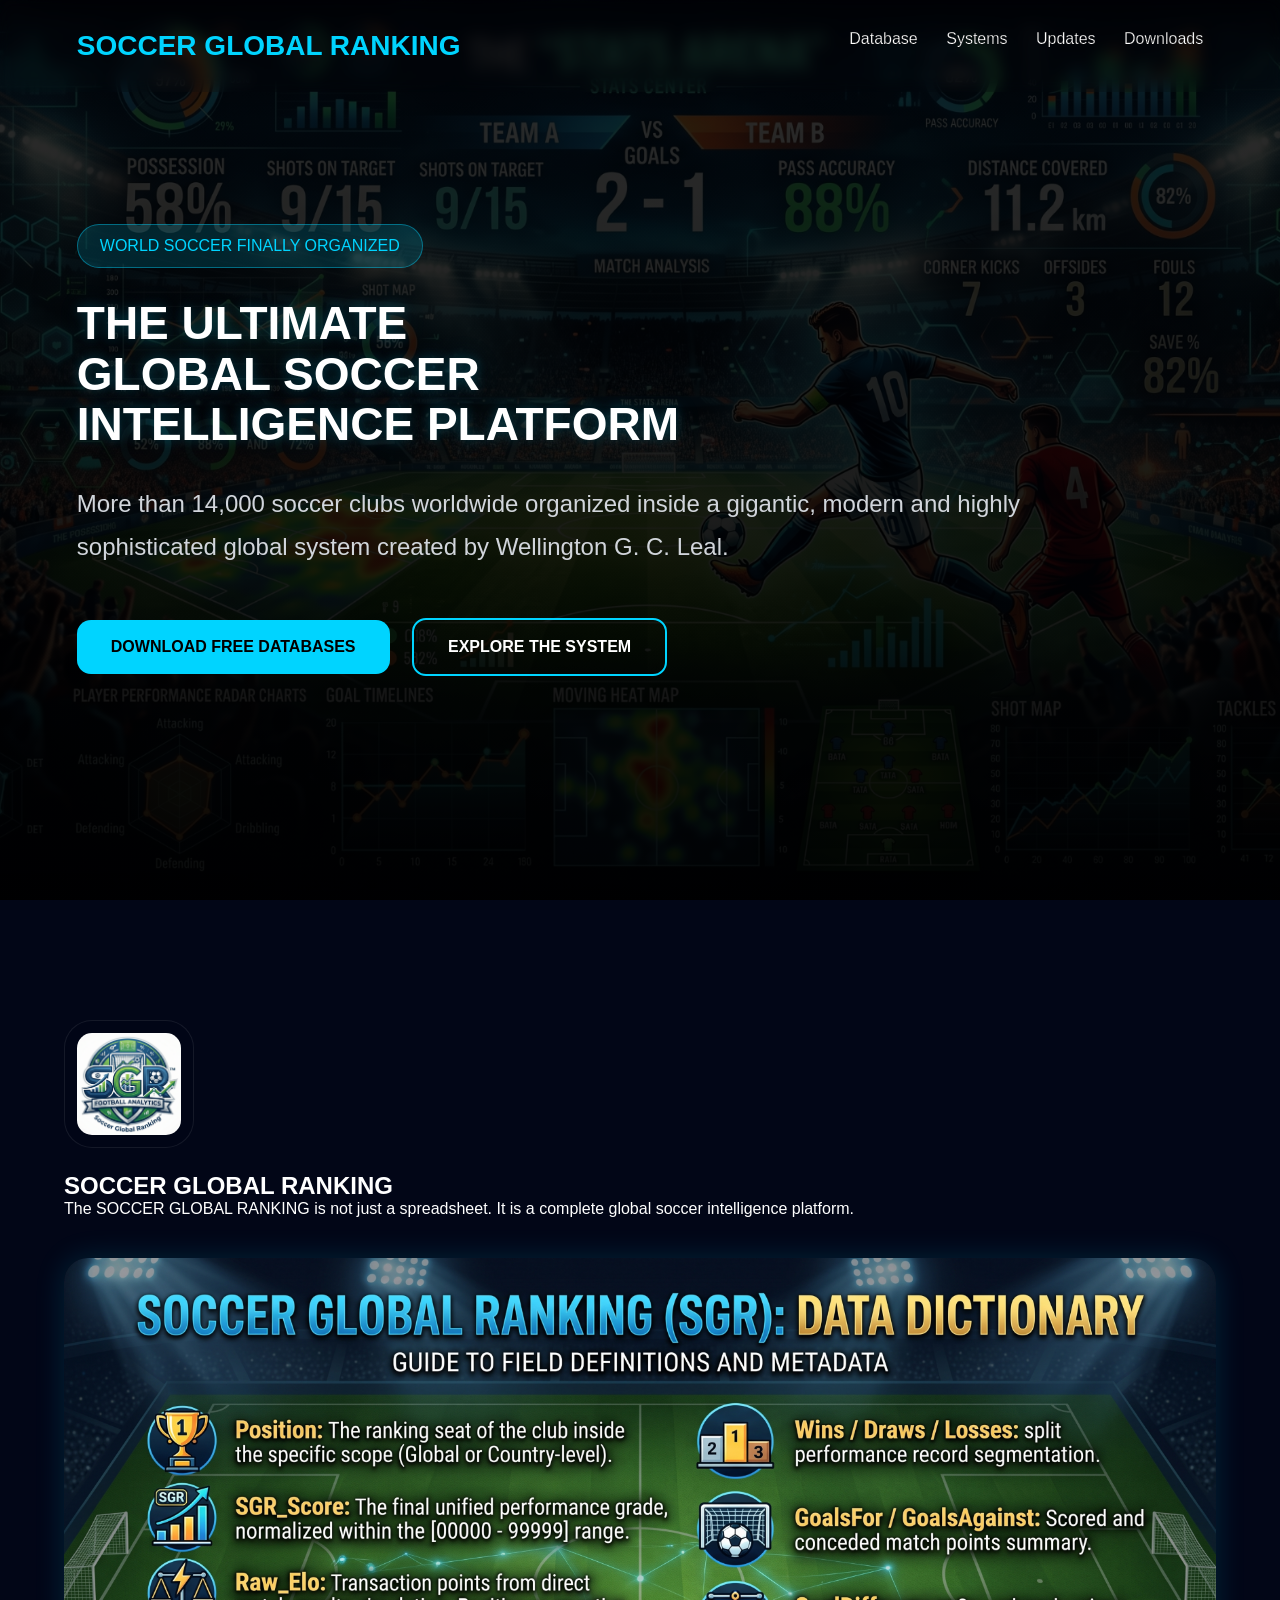
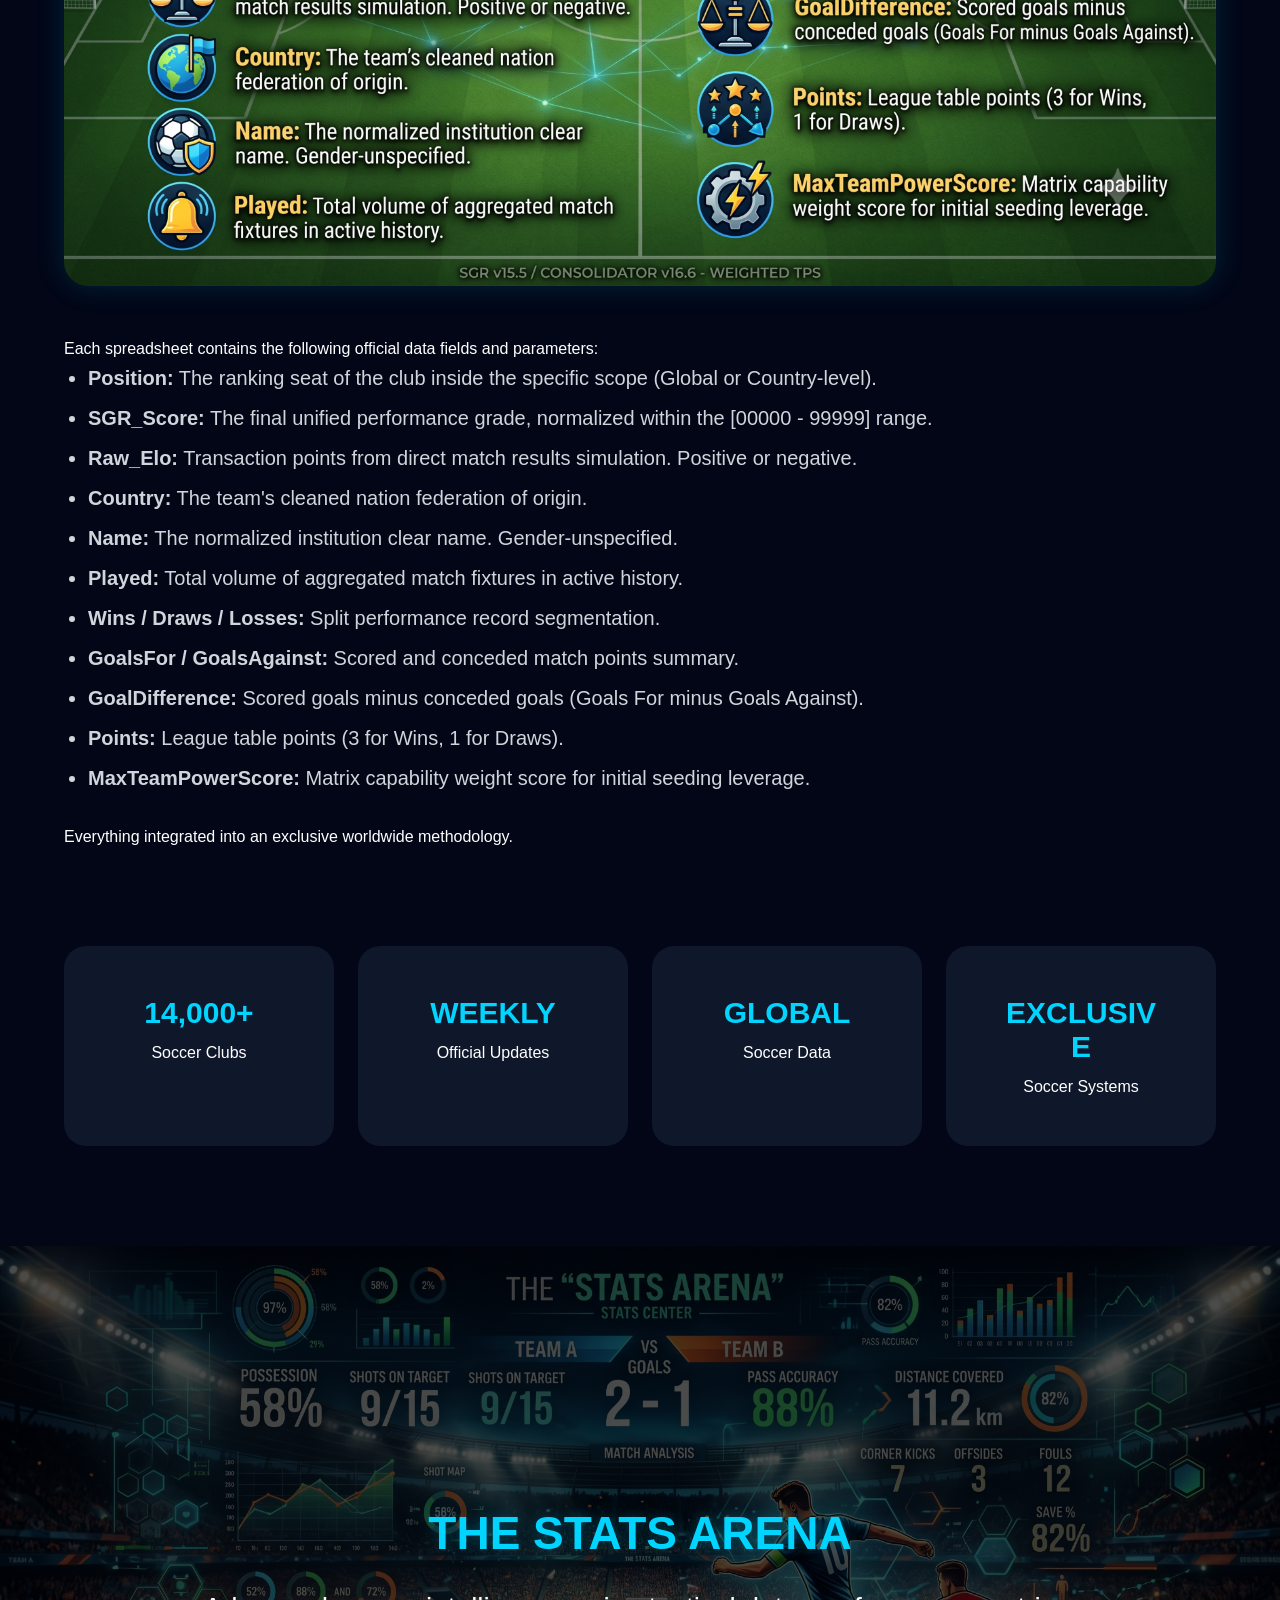
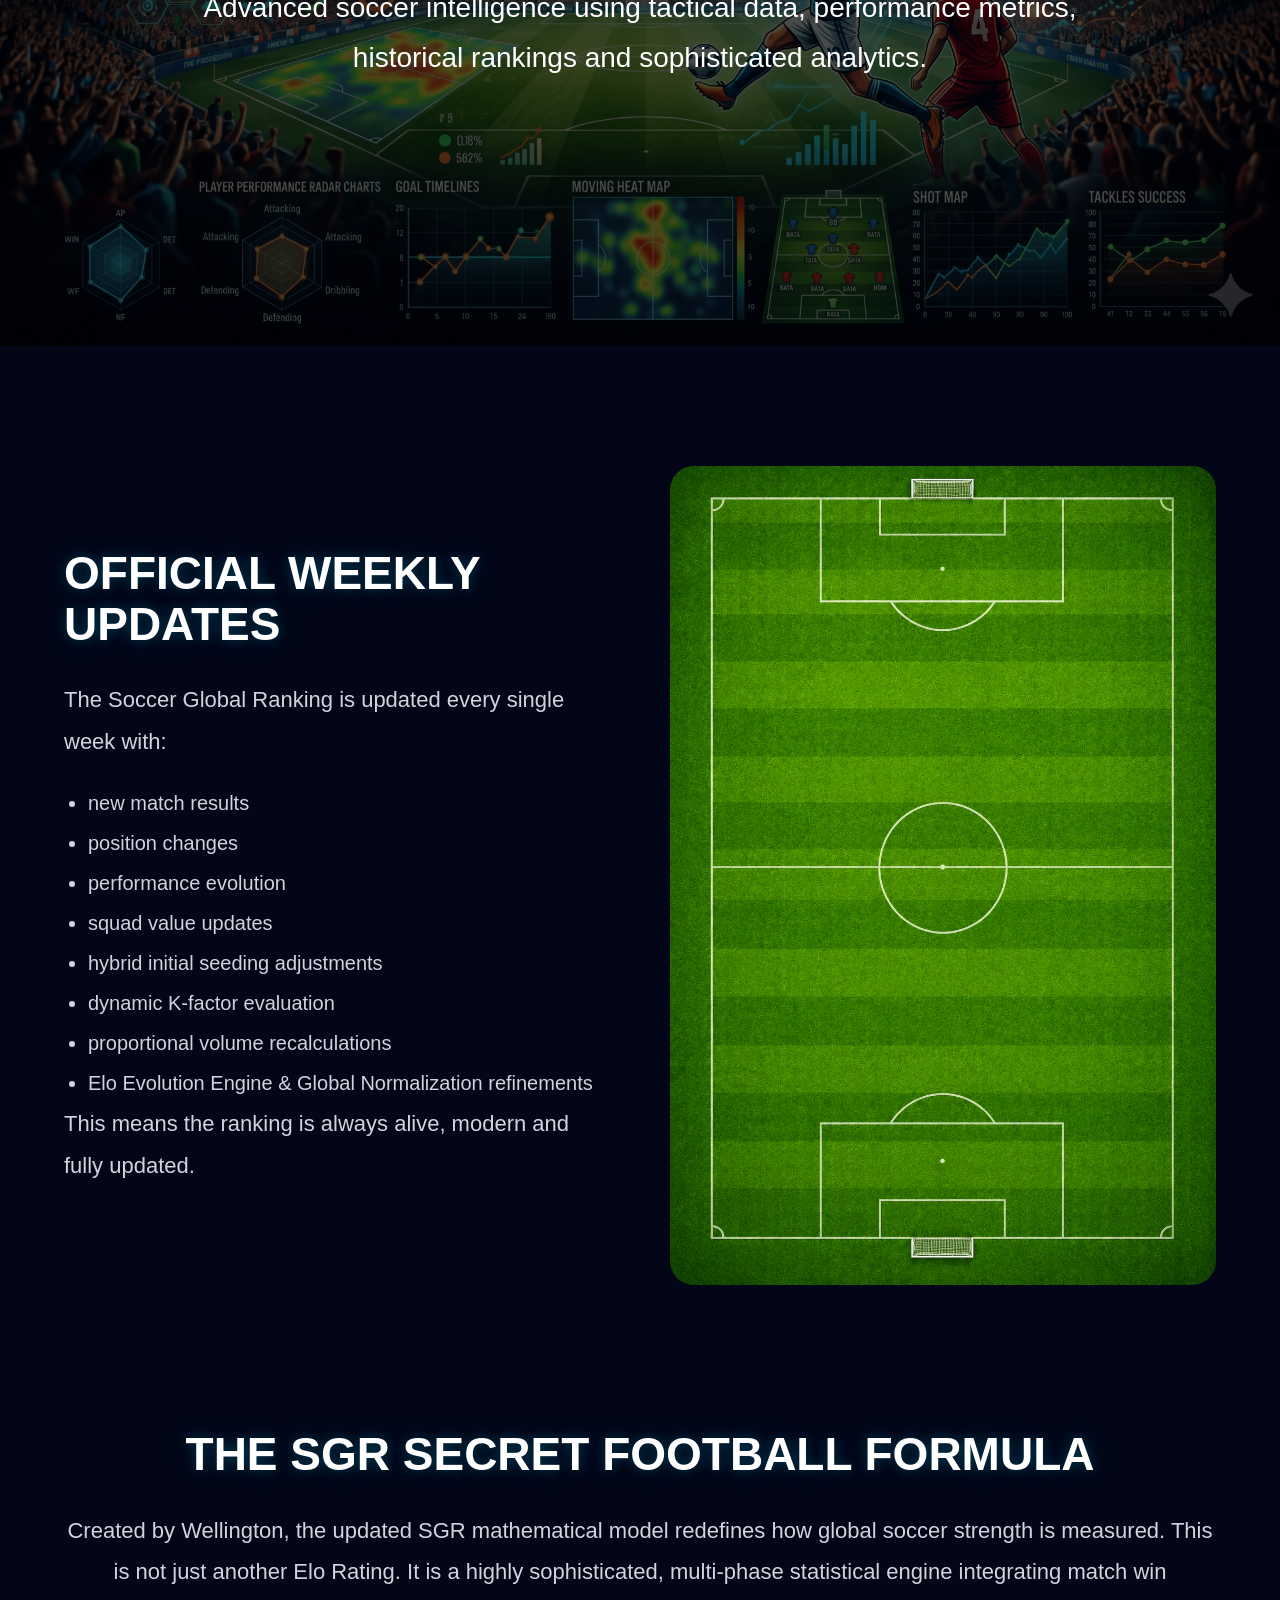
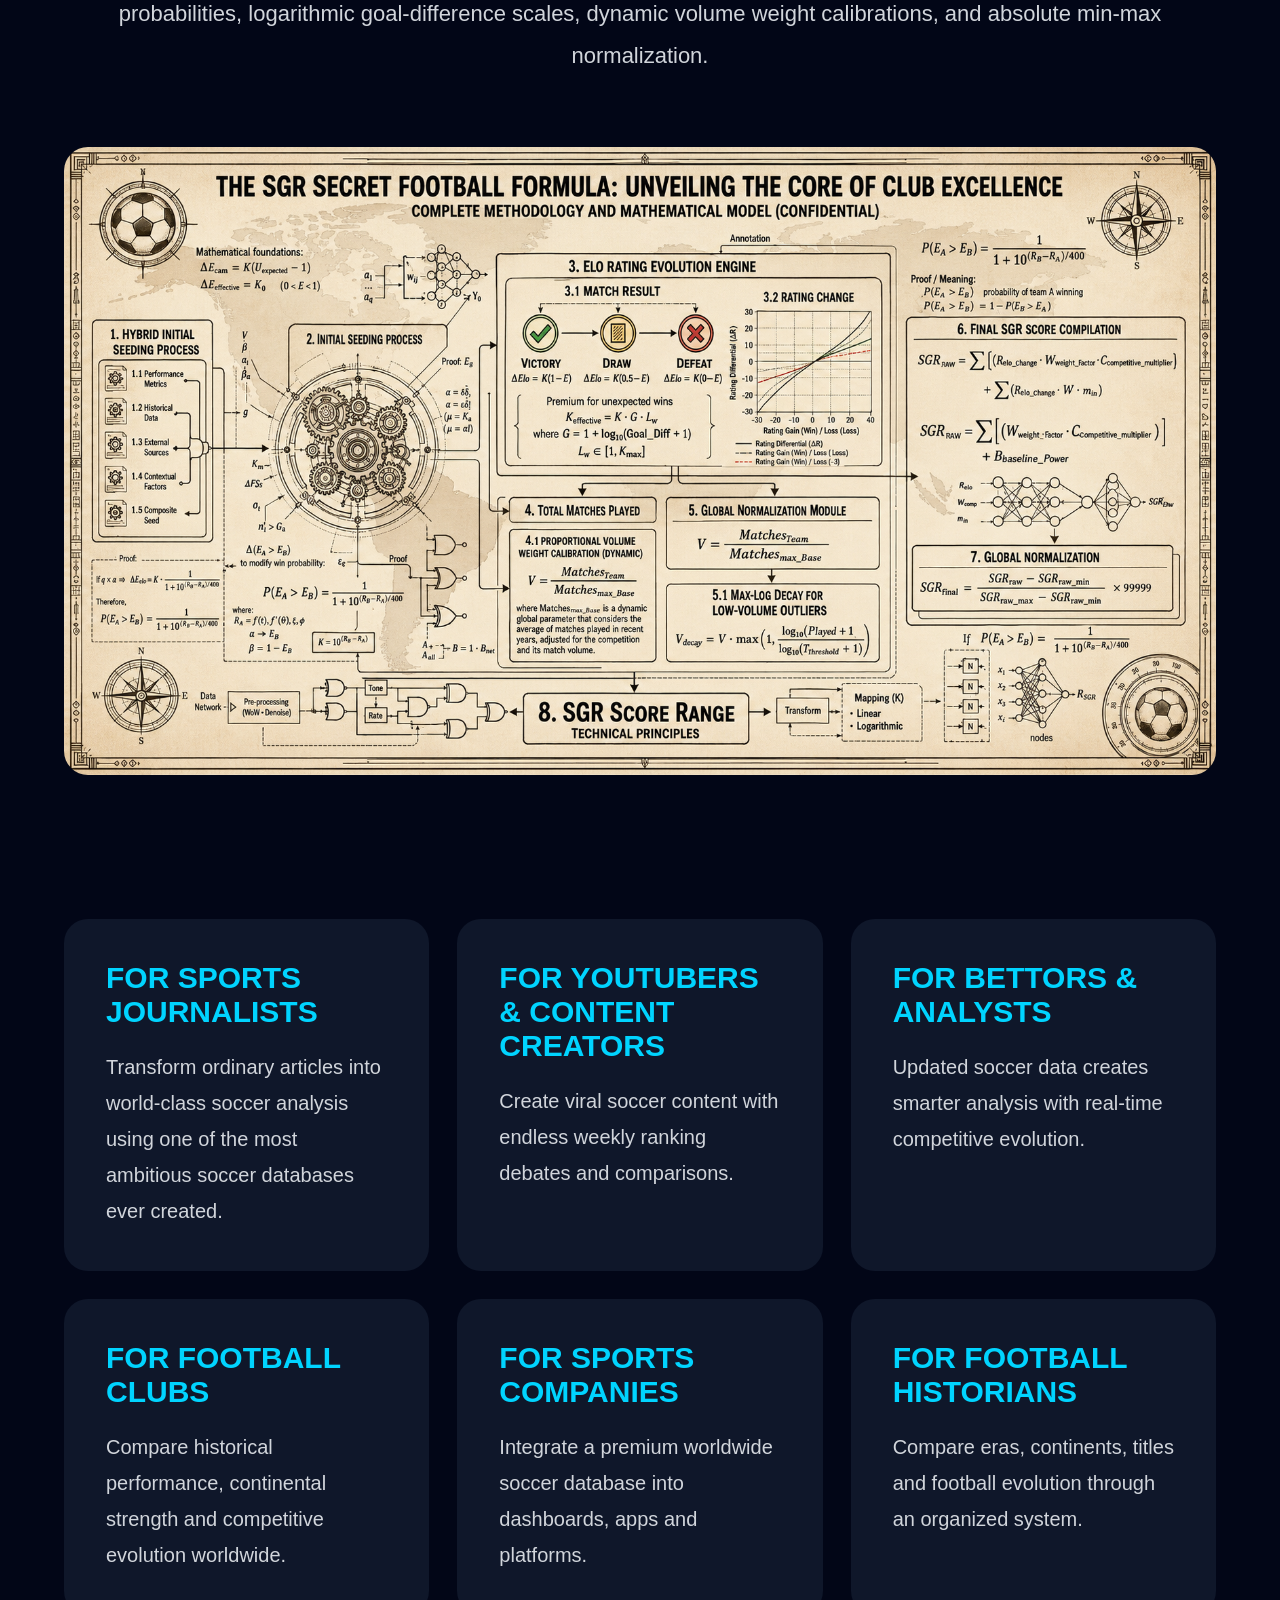
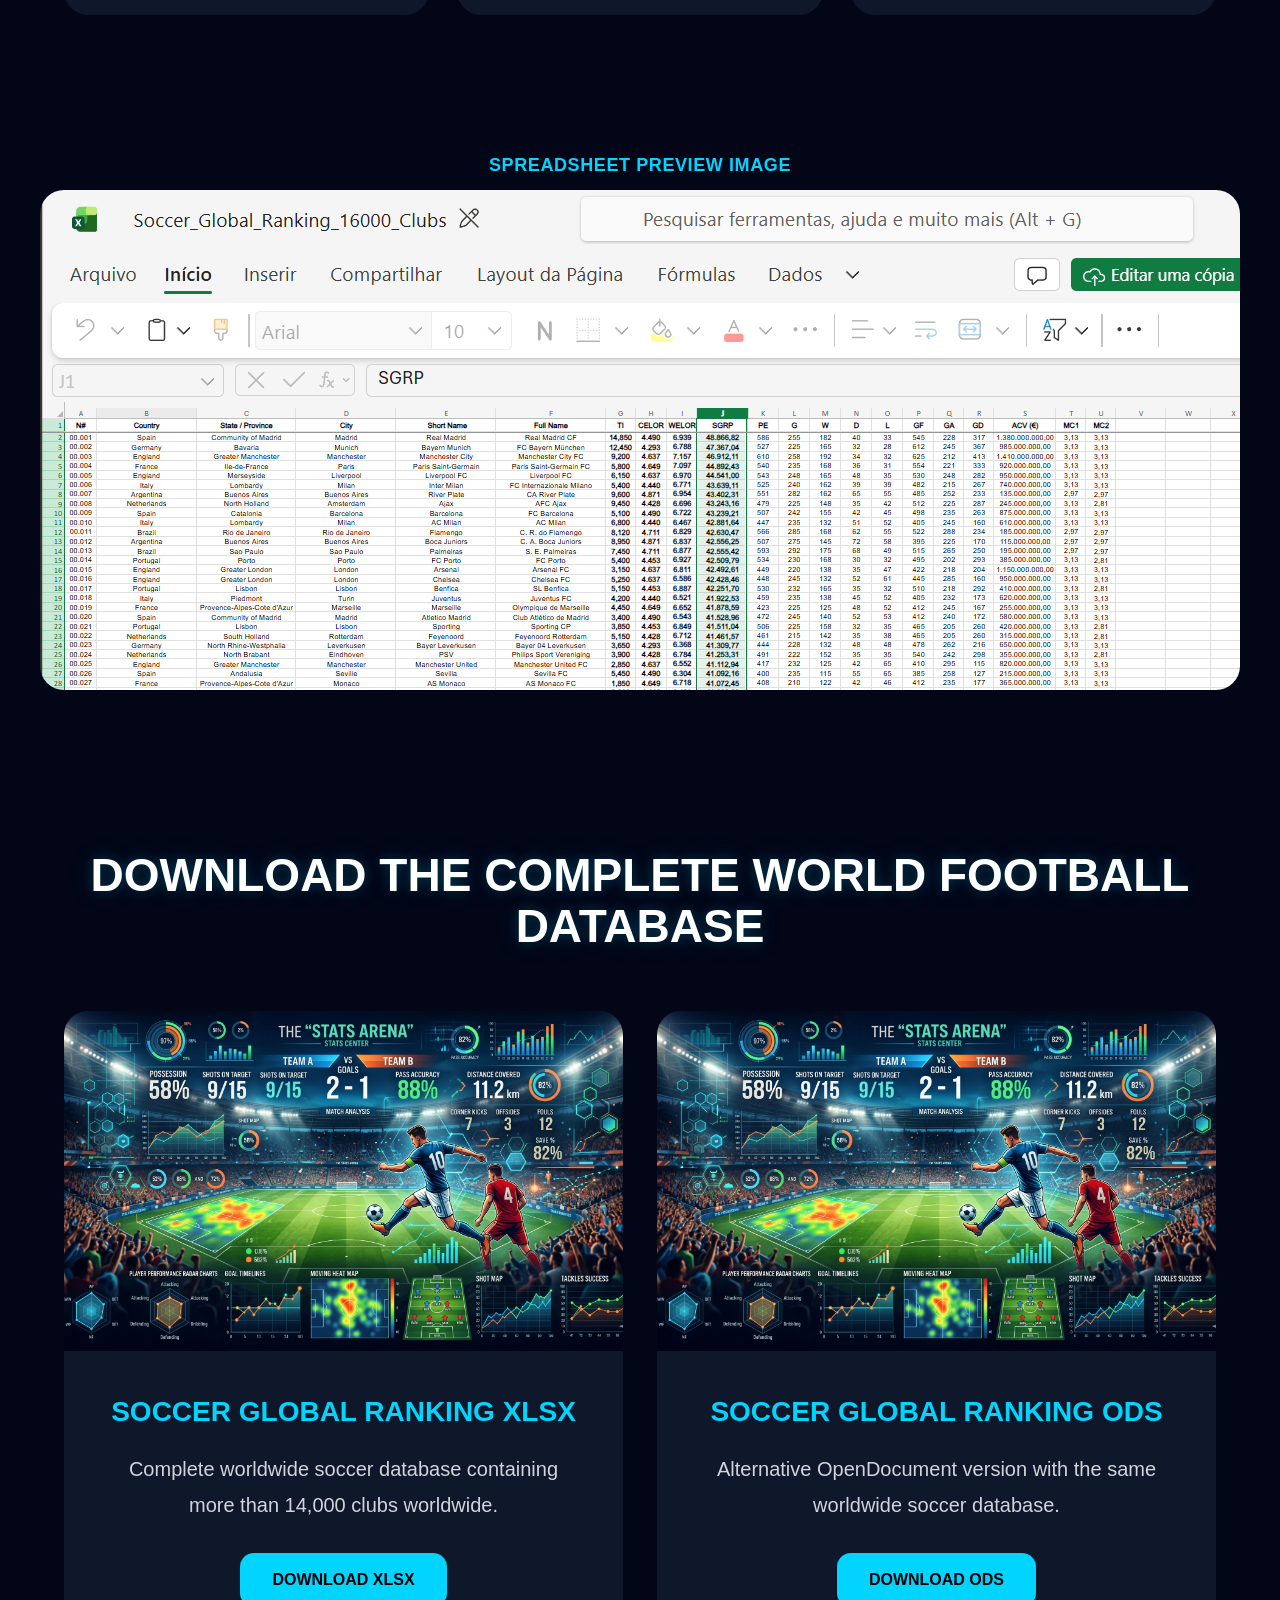
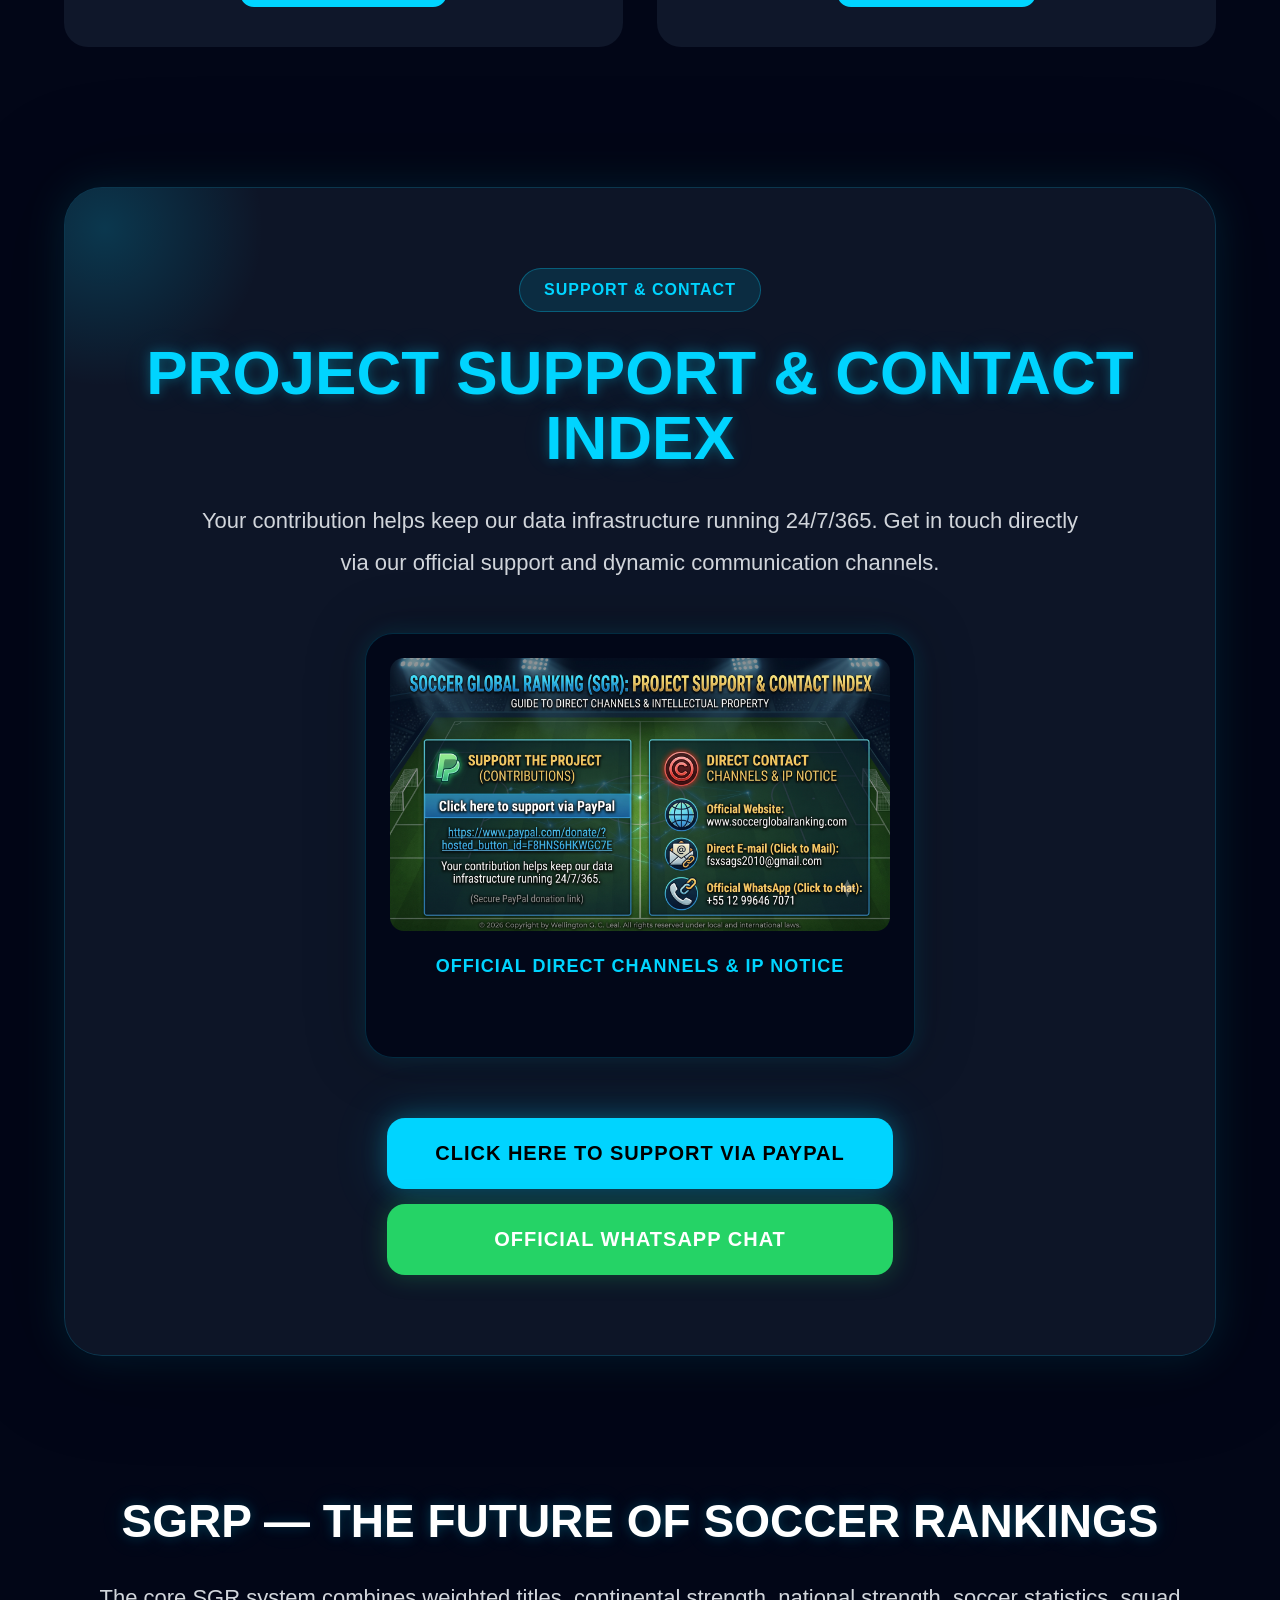
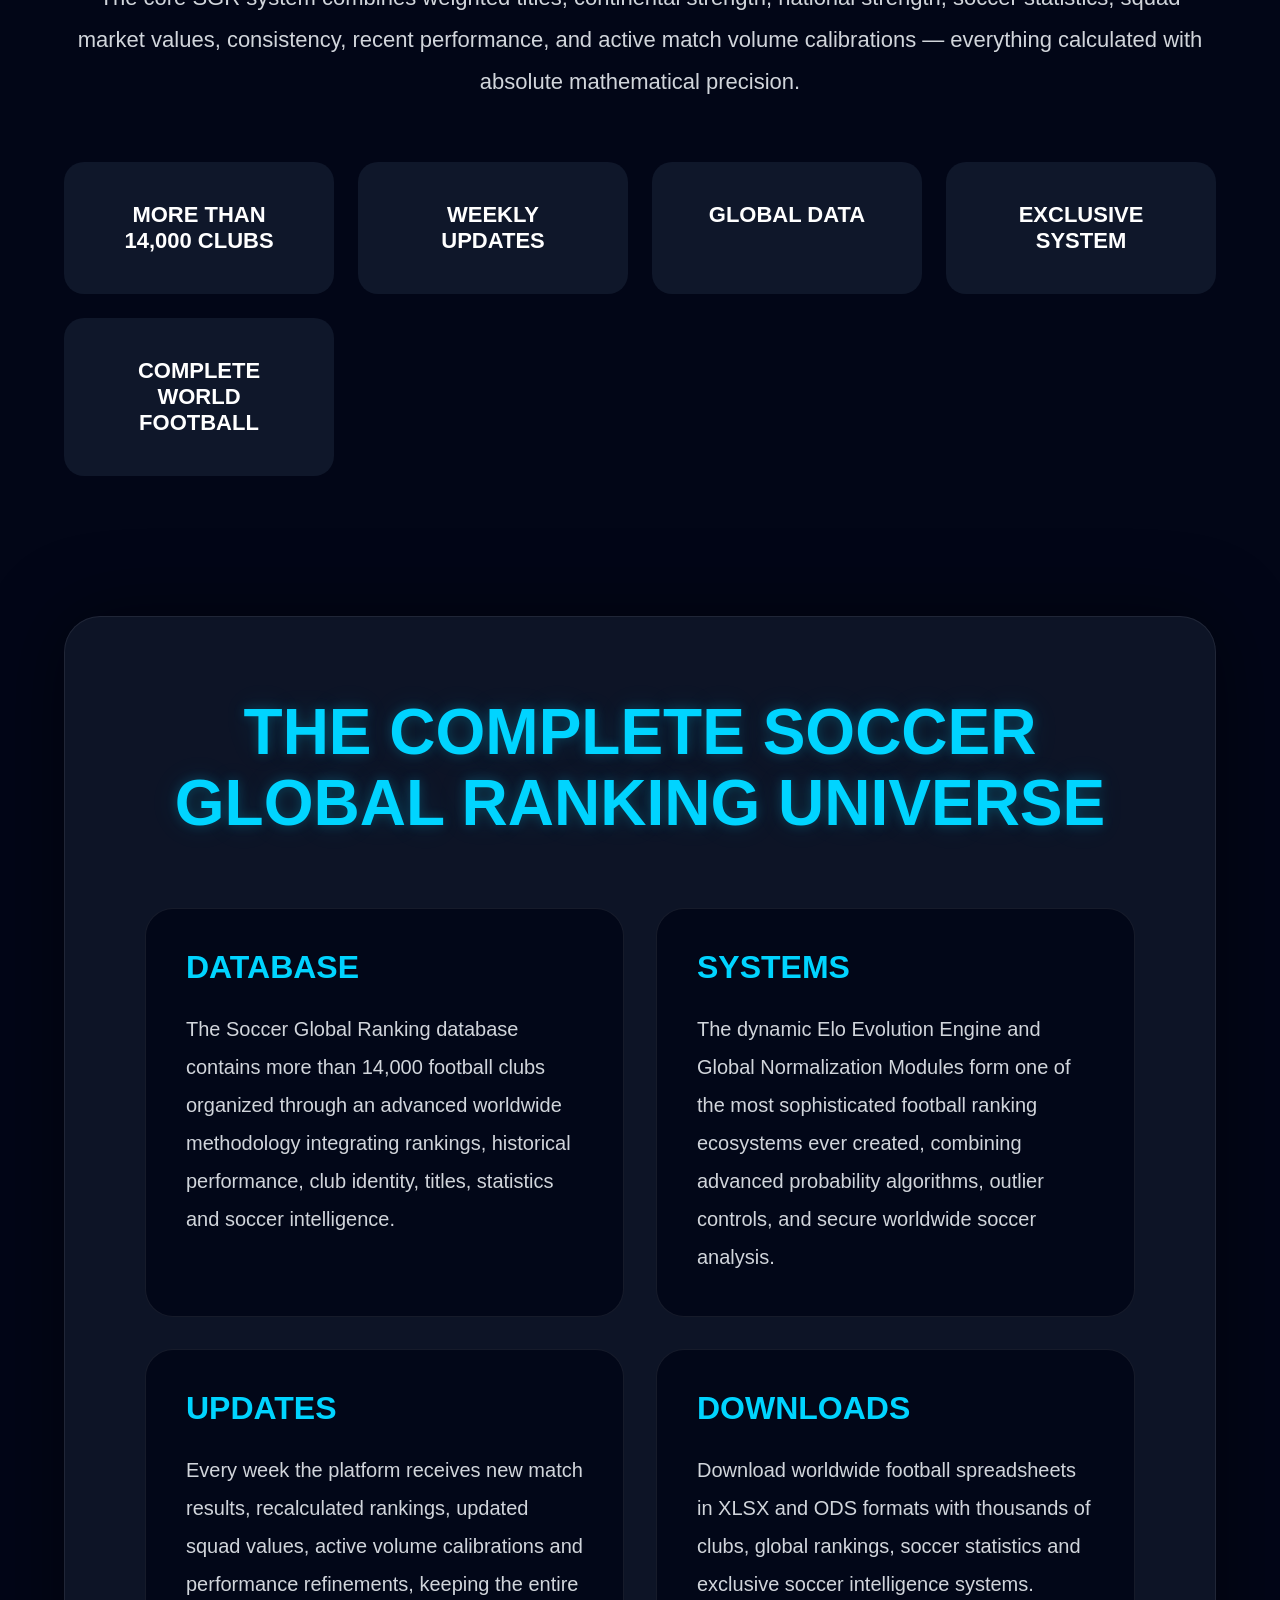
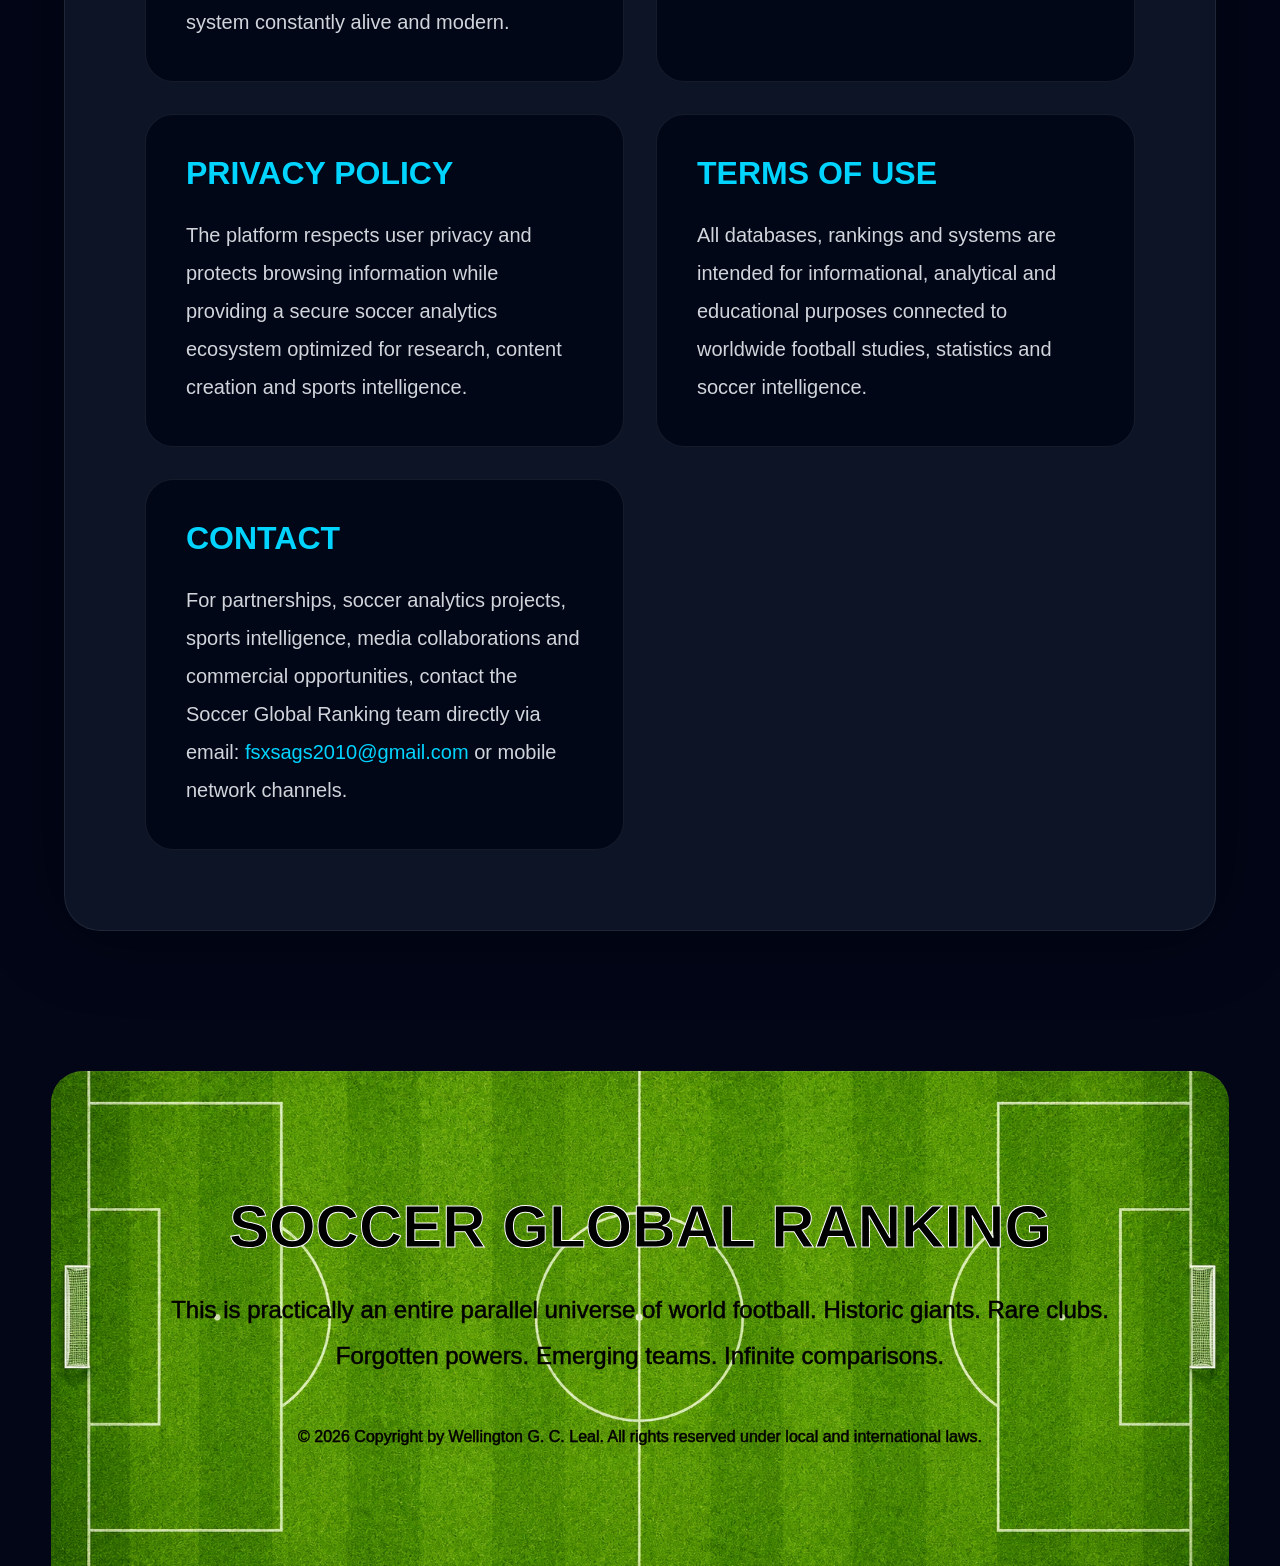
==== index.html @ b09e50ed "Add files via upload" ====
<!DOCTYPE html>
<html lang="en">

<head>

<meta charset="UTF-8">
<meta name="viewport" content="width=device-width, initial-scale=1.0">

<title>Soccer Global Ranking | World Soccer Finally Organized</title>

<meta name="description" content="The ultimate worldwide soccer intelligence platform with more than 14,000 football clubs, unified Global Elo Evolution Engine, advanced normalization algorithms, and comprehensive weekly analytical databases.">

<meta name="keywords" content="soccer rankings, football rankings, SGR Formula, Elo Rating, Elo Evolution Engine, Global Normalization, soccer analytics, soccer database, soccer intelligence, world soccer clubs">

<meta property="og:title" content="Soccer Global Ranking">
<meta property="og:description" content="World Soccer Finally Organized">
<meta property="og:type" content="website">

<meta name="robots" content="index, follow">
<meta name="author" content="Wellington G. C. Leal">

<link rel="stylesheet" href="style.css">

</head>

<body>

<header class="hero">

<div class="overlay"></div>

<nav class="navbar">

<div class="logo">
SOCCER GLOBAL RANKING
</div>

<div class="menu">
<a href="#database">Database</a>
<a href="#systems">Systems</a>
<a href="#updates">Updates</a>
<a href="#downloads">Downloads</a>
</div>

</nav>

<div class="hero-content">

<div class="badge">
WORLD SOCCER FINALLY ORGANIZED
</div>

<h1>
THE ULTIMATE<br>
GLOBAL SOCCER<br>
INTELLIGENCE PLATFORM
</h1>

<p>
More than 14,000 soccer clubs worldwide organized inside a gigantic,
modern and highly sophisticated global system created by Wellington G. C. Leal.
</p>

<div class="hero-buttons">
<a href="#downloads" class="btn-primary">DOWNLOAD FREE DATABASES</a>
<a href="#systems" class="btn-secondary">EXPLORE THE SYSTEM</a>
</div>

</div>

</header>

<!-- SEÇÃO DATABASE CORRIGIDA: FLUXO E IDENTIDADE VISUAL RETOMADOS -->
<section id="database" style="width: 90%; margin: 120px auto 60px auto;">

    <div class="database-description" style="width: 100%; max-width: 1200px; margin: 0 auto;">
        <!-- A logomarca oficial abre a seção no tamanho correto do seu design -->
        <img src="assets/logo.png" alt="Soccer Global Ranking Logo" class="logo-discreto">

        <h2>SOCCER GLOBAL RANKING</h2>

        <p>
            The SOCCER GLOBAL RANKING is not just a spreadsheet.
            It is a complete global soccer intelligence platform.
        </p>

        <!-- A imagem index.png agora aparece grande, centralizada e expandida abaixo da introdução -->
        <div style="width: 100%; margin: 40px 0 50px 0; text-align: center;">
            <img src="assets/index.png" alt="Soccer Global Ranking Data Dictionary Fields and Metadata Grid" style="width: 100%; max-width: 1200px; border-radius: 24px; box-shadow: 0 0 30px rgba(0,212,255,0.15);">
        </div>

        <p>
            Each spreadsheet contains the following official data fields and parameters:
        </p>

        <ul style="margin-bottom: 30px;">
            <li><strong>Position:</strong> The ranking seat of the club inside the specific scope (Global or Country-level).</li>
            <li><strong>SGR_Score:</strong> The final unified performance grade, normalized within the [00000 - 99999] range.</li>
            <li><strong>Raw_Elo:</strong> Transaction points from direct match results simulation. Positive or negative.</li>
            <li><strong>Country:</strong> The team's cleaned nation federation of origin.</li>
            <li><strong>Name:</strong> The normalized institution clear name. Gender-unspecified.</li>
            <li><strong>Played:</strong> Total volume of aggregated match fixtures in active history.</li>
            <li><strong>Wins / Draws / Losses:</strong> Split performance record segmentation.</li>
            <li><strong>GoalsFor / GoalsAgainst:</strong> Scored and conceded match points summary.</li>
            <li><strong>GoalDifference:</strong> Scored goals minus conceded goals (Goals For minus Goals Against).</li>
            <li><strong>Points:</strong> League table points (3 for Wins, 1 for Draws).</li>
            <li><strong>MaxTeamPowerScore:</strong> Matrix capability weight score for initial seeding leverage.</li>
        </ul>

        <p>
            Everything integrated into an exclusive worldwide methodology.
        </p>
    </div>

</section>

<section class="stats">

<div class="card">
<h2>14,000+</h2>
<p>Soccer Clubs</p>
</div>

<div class="card">
<h2>WEEKLY</h2>
<p>Official Updates</p>
</div>

<div class="card">
<h2>GLOBAL</h2>
<p>Soccer Data</p>
</div>

<div class="card">
<h2>EXCLUSIVE</h2>
<p>Soccer Systems</p>
</div>

</section>

<section class="arena">

<div class="arena-overlay"></div>

<div class="arena-content">

<h2>THE STATS ARENA</h2>

<p>
Advanced soccer intelligence using tactical data,
performance metrics, historical rankings and sophisticated analytics.
</p>

</div>

</section>

<section class="content-section" id="updates">

<div class="text-block">

<h2>OFFICIAL WEEKLY UPDATES</h2>

<p>
The Soccer Global Ranking is updated every single week with:
</p>

<ul>
<li>new match results</li>
<li>position changes</li>
<li>performance evolution</li>
<li>squad value updates</li>
<li>hybrid initial seeding adjustments</li>
<li>dynamic K-factor evaluation</li>
<li>proportional volume recalculations</li>
<li>Elo Evolution Engine &amp; Global Normalization refinements</li>
</ul>

<p>
This means the ranking is always alive, modern and fully updated.
</p>

</div>

<div class="image-block">
<img src="assets/field_ns.png" alt="Tactical Field Intelligence Mapping">
</div>

</section>

<section class="systems" id="systems">

<h2>THE SGR SECRET FOOTBALL FORMULA</h2>

<p class="systems-text">
Created by Wellington, the updated SGR mathematical model redefines how global soccer strength is measured. 
This is not just another Elo Rating. It is a highly sophisticated, multi-phase statistical engine integrating match win probabilities, 
logarithmic goal-difference scales, dynamic volume weight calibrations, and absolute min-max normalization.
</p>

<img src="assets/formula.png" class="formula-image" alt="The SGR Secret Football Formula Mathematical Board">

</section>

<section class="content-grid">

<div class="grid-card">
<h3>FOR SPORTS JOURNALISTS</h3>
<p>
Transform ordinary articles into world-class soccer analysis using one of the most ambitious soccer databases ever created.
</p>
</div>

<div class="grid-card">
<h3>FOR YOUTUBERS & CONTENT CREATORS</h3>
<p>
Create viral soccer content with endless weekly ranking debates and comparisons.
</p>
</div>

<div class="grid-card">
<h3>FOR BETTORS & ANALYSTS</h3>
<p>
Updated soccer data creates smarter analysis with real-time competitive evolution.
</p>
</div>

<div class="grid-card">
<h3>FOR FOOTBALL CLUBS</h3>
<p>
Compare historical performance, continental strength and competitive evolution worldwide.
</p>
</div>

<div class="grid-card">
<h3>FOR SPORTS COMPANIES</h3>
<p>
Integrate a premium worldwide soccer database into dashboards, apps and platforms.
</p>
</div>

<div class="grid-card">
<h3>FOR FOOTBALL HISTORIANS</h3>
<p>
Compare eras, continents, titles and football evolution through an organized system.
</p>
</div>

</section>

<section class="excel-preview-section fade-in">
  <h3 class="excel-title">SPREADSHEET PREVIEW IMAGE</h3>

  <figure class="excel-preview-container">
    <img src="assets/excel.png"
         alt="Soccer Global Ranking Spreadsheet Preview"
         class="excel-preview-image"
         loading="lazy">
  </figure>

</section>

<section class="downloads" id="downloads">

<h2>DOWNLOAD THE COMPLETE WORLD FOOTBALL DATABASE</h2>

<div class="download-grid">

<div class="download-card">

<img src="assets/stats_arena.png" alt="SGR XLSX Reference Dashboard">

<div class="download-content">

<h3>SOCCER GLOBAL RANKING XLSX</h3>

<p>
Complete worldwide soccer database containing more than 14,000 clubs worldwide.
</p>

<a href="downloads/Soccer_Global_Ranking_14000_Clubs.xlsx" class="download-btn">
DOWNLOAD XLSX
</a>

</div>

</div>

<div class="download-card">

<img src="assets/stats_arena.png" alt="SGR ODS Reference Dashboard">

<div class="download-content">

<h3>SOCCER GLOBAL RANKING ODS</h3>

<p>
Alternative OpenDocument version with the same worldwide soccer database.
</p>

<a href="downloads/Soccer_Global_Ranking_14000_Clubs.ods" class="download-btn">
DOWNLOAD ODS
</a>

</div>

</div>

</div>

</section>


<section class="support-section">

<div class="support-box">

<div class="support-badge">
SUPPORT &amp; CONTACT
</div>

<h2>PROJECT SUPPORT &amp; CONTACT INDEX</h2>

<p>
Your contribution helps keep our data infrastructure running 24/7/365. 
Get in touch directly via our official support and dynamic communication channels.
</p>

<div class="donation-area">

<div class="qr-box" style="max-width: 550px; width: 100%;">
<img src="assets/support.png" alt="Soccer Global Ranking Project Support and Contact Index Dashboard" style="width: 100%; height: auto; background: none; padding: 0; border-radius: 14px;">
<p style="margin-top: 14px;">OFFICIAL DIRECT CHANNELS &amp; IP NOTICE</p>
</div>

<div class="donation-buttons" style="gap: 15px;">

<a href="https://www.paypal.com/donate/?hosted_button_id=F8HNS6HKWGC7E"
target="_blank"
class="donate-btn" style="width: 100%; text-align: center;">
CLICK HERE TO SUPPORT VIA PAYPAL
</a>

<a href="https://wa.me/5512996467071"
target="_blank"
class="donate-btn" style="width: 100%; text-align: center; background: #25D366; color: white; box-shadow: 0 0 25px rgba(37,211,102,0.28);">
OFFICIAL WHATSAPP CHAT
</a>

</div>

</div>

</div>

</section>

<section class="future">

<h2>SGRP — THE FUTURE OF SOCCER RANKINGS</h2>

<p>
The core SGR system combines weighted titles, continental strength, national strength,
soccer statistics, squad market values, consistency, recent performance,
and active match volume calibrations — everything calculated with absolute mathematical precision.
</p>

<div class="future-grid">

<div>MORE THAN 14,000 CLUBS</div>
<div>WEEKLY UPDATES</div>
<div>GLOBAL DATA</div>
<div>EXCLUSIVE SYSTEM</div>
<div>COMPLETE WORLD FOOTBALL</div>

</div>

</section>


<section class="info-universe">

<h2>THE COMPLETE SOCCER GLOBAL RANKING UNIVERSE</h2>

<div class="info-grid">

<div class="info-box">
<h3>DATABASE</h3>
<p>
The Soccer Global Ranking database contains more than 14,000 football clubs organized through an advanced worldwide methodology integrating rankings, historical performance, club identity, titles, statistics and soccer intelligence.
</p>
</div>

<div class="info-box">
<h3>SYSTEMS</h3>
<p>
The dynamic Elo Evolution Engine and Global Normalization Modules form one of the most sophisticated football ranking ecosystems ever created, combining advanced probability algorithms, outlier controls, and secure worldwide soccer analysis.
</p>
</div>

<div class="info-box">
<h3>UPDATES</h3>
<p>
Every week the platform receives new match results, recalculated rankings, updated squad values, active volume calibrations and performance refinements, keeping the entire system constantly alive and modern.
</p>
</div>

<div class="info-box">
<h3>DOWNLOADS</h3>
<p>
Download worldwide football spreadsheets in XLSX and ODS formats with thousands of clubs, global rankings, soccer statistics and exclusive soccer intelligence systems.
</p>
</div>

<div class="info-box">
<h3>PRIVACY POLICY</h3>
<p>
The platform respects user privacy and protects browsing information while providing a secure soccer analytics ecosystem optimized for research, content creation and sports intelligence.
</p>
</div>

<div class="info-box">
<h3>TERMS OF USE</h3>
<p>
All databases, rankings and systems are intended for informational, analytical and educational purposes connected to worldwide football studies, statistics and soccer intelligence.
</p>
</div>

<div class="info-box">
<h3>CONTACT</h3>
<p>
For partnerships, soccer analytics projects, sports intelligence, media collaborations and commercial opportunities, contact the Soccer Global Ranking team directly via email: <a href="mailto:fsxsags2010@gmail.com" style="color: #00d4ff; text-decoration: none;">fsxsags2010@gmail.com</a> or mobile network channels.
</p>
</div>

</div>

</section>

<footer>

<h3>SOCCER GLOBAL RANKING</h3>

<p>
This is practically an entire parallel universe of world football.
Historic giants. Rare clubs. Forgotten powers. Emerging teams. Infinite comparisons.
</p>

<div class="copyright">
© 2026 Copyright by Wellington G. C. Leal. All rights reserved under local and international laws.
</div>

</footer>

</body>
</html>
---- style.css ----
*{
margin:0;
padding:0;
box-sizing:border-box;
}

body{
font-family:Arial, Helvetica, sans-serif;
background:#020617 url('assets/grass.png') center/cover fixed;
color:white;
overflow-x:hidden;
}

.hero{
min-height:100vh;
background:url('assets/stats_arena.png') center/cover no-repeat;
position:relative;
display:flex;
align-items:center;
}

.overlay{
position:absolute;
inset:0;
background:linear-gradient(rgba(0,0,0,0.82), rgba(0,0,0,0.94));
}

.navbar{
position:absolute;
top:0;
width:100%;
display:flex;
justify-content:space-between;
padding:30px 6%;
z-index:2;
backdrop-filter:blur(8px);
}

.logo{
font-size:28px;
font-weight:900;
color:#00d4ff;
}

.menu a{
margin-left:24px;
color:white;
text-decoration:none;
-webkit-text-stroke: 0.25px black;
}

.hero-content{
position:relative;
z-index:2;
padding:160px 6%;
max-width:1100px;
}

.badge{
display:inline-block;
padding:12px 22px;
border-radius:50px;
background:rgba(0,212,255,0.15);
border:1px solid rgba(0,212,255,0.4);
color:#00d4ff;
margin-bottom:30px;
}

.hero h1{
font-size:46px;
line-height:0.95;
margin-bottom:32px;
}

.hero p{
font-size:24px;
line-height:1.8;
color:#d1d5db;
}

.hero-buttons{
margin-top:50px;
}

.btn-primary,
.btn-secondary{
display:inline-block;
padding:18px 34px;
border-radius:14px;
font-weight:bold;
text-decoration:none;
margin-right:18px;
}

.btn-primary{
background:#00d4ff;
color:black;
}

.btn-secondary{
border:2px solid #00d4ff;
color:white;
}

.intro,
.content-section{
width:90%;
margin:120px auto;
display:grid;
grid-template-columns:1fr 1fr;
gap:60px;
align-items:center;
}

.intro img,
.content-section img{
width:100%;
border-radius:24px;
}

.intro h2,
.content-section h2,
.systems h2,
.downloads h2,
.future h2{
font-size:46px;
margin-bottom:30px;
}

.intro p,
.content-section p,
.systems-text,
.future p{
font-size:22px;
line-height:1.9;
color:#d1d5db;
margin-bottom:20px;
}

/* ===== LOGO DISCRETO COM EFEITOS DA INFO-BOX ===== */
.logo-discreto {
  width: 130px; 
  height: auto;
  display: block;
  margin-bottom: 24px;
  border-radius: 28px;
  background: rgba(2,6,23,0.88);
  border: 1px solid rgba(255,255,255,0.08);
  padding: 12px;
  animation: cyanPulse 6s infinite ease-in-out;
  transition: 0.35s ease;
}

.logo-discreto:hover {
  transform: translateY(-8px) scale(1.02);
  box-shadow:
    0 0 20px rgba(0,212,255,0.18),
    0 0 40px rgba(0,212,255,0.14),
    0 0 80px rgba(0,212,255,0.10);
  border: 1px solid rgba(0,212,255,0.35);
  background: rgba(15,23,42,0.96);
}

ul{
padding-left:24px;
line-height:2;
color:#d1d5db;
font-size:20px;
}

.stats{
width:90%;
margin:100px auto;
display:grid;
grid-template-columns:repeat(auto-fit,minmax(240px,1fr));
gap:24px;
}

.card{
background:#0f172a;
padding:50px;
border-radius:22px;
text-align:center;
}

.card h2{
font-size:30px;
color:#00d4ff;
margin-bottom:14px;
}

.arena{
position:relative;
min-height:700px;
background:url('assets/stats_arena.png') center/cover no-repeat;
display:flex;
justify-content:center;
align-items:center;
text-align:center;
}

.arena-overlay{
position:absolute;
inset:0;
background:rgba(0,0,0,0.7);
}

.arena-content{
position:relative;
z-index:2;
max-width:1000px;
padding:40px;
}

.arena h2{
font-size:46px;
margin-bottom:24px;
color:#00d4ff;
}

.arena p{
font-size:28px;
line-height:1.8;
}

.systems{
width:90%;
margin:140px auto;
text-align:center;
}

.formula-image{
width:100%;
border-radius:24px;
margin-top:50px;
}

.content-grid{
width:90%;
margin:120px auto;
display:grid;
grid-template-columns:repeat(auto-fit,minmax(320px,1fr));
gap:28px;
}

.grid-card{
background:#0f172a;
padding:42px;
border-radius:24px;
}

.grid-card h3{
font-size:30px;
margin-bottom:20px;
color:#00d4ff;
}

.grid-card p{
font-size:20px;
line-height:1.8;
color:#d1d5db;
}

.downloads{
width:90%;
margin:140px auto;
text-align:center;
}

.download-grid{
display:grid;
grid-template-columns:repeat(auto-fit,minmax(360px,1fr));
gap:34px;
margin-top:60px;
}

.download-card{
background:#0f172a;
border-radius:24px;
overflow:hidden;
}

.download-card img{
width:100%;
height:340px;
object-fit:cover;
}

.download-content{
padding:40px;
}

.download-content h3{
font-size:28px;
margin-bottom:22px;
color:#00d4ff;
}

.download-content p{
font-size:20px;
line-height:1.8;
color:#d1d5db;
}

.download-btn{
display:inline-block;
margin-top:30px;
padding:18px 32px;
background:#00d4ff;
color:black;
text-decoration:none;
border-radius:14px;
font-weight:bold;
}

.future{
width:90%;
margin:140px auto;
text-align:center;
}

.future-grid{
display:grid;
grid-template-columns:repeat(auto-fit,minmax(240px,1fr));
gap:24px;
margin-top:60px;
}

.future-grid div{
background:#0f172a;
padding:40px;
border-radius:20px;
font-weight:bold;
font-size:22px;
}

footer{
margin-top:120px;
padding:120px 20px;
background:url('assets/field_ew.png') center/cover no-repeat;
text-align:center;
}

footer h3{
font-size:60px;
margin-bottom:26px;
color:black;
-webkit-text-stroke: 1px white;
}

footer p{
font-size:24px;
max-width:1000px;
margin:auto;
line-height:1.9;
margin-bottom:40px;
color:black;
-webkit-text-stroke: 0.5px black;
}

.footer-links a{
margin:0 16px;
text-decoration:none;
color:black;
-webkit-text-stroke: 0.5px black;
}

.copyright{
margin-top:50px;
color:black;
-webkit-text-stroke: 0.5px black;
}

@media(max-width:900px){

.hero h1{
font-size:54px;
}

.hero p{
font-size:20px;
}

.intro,
.content-section{
grid-template-columns:1fr;
}

.intro h2,
.content-section h2,
.systems h2,
.downloads h2,
.future h2{
font-size:42px;
}

.menu{
display:none;
}

}

#database,
#systems,
#updates,
#downloads{
scroll-margin-top:120px;
}

.card,
.grid-card,
.download-card,
.future-grid div{
overflow:hidden;
word-wrap:break-word;
}

.hero h1,
.intro h2,
.content-section h2,
.systems h2,
.downloads h2,
.future h2,
.arena h2{
max-width:100%;
line-height:1.1;
}

.download-content h3{
line-height:1.2;
}

@media(max-width:900px){

.hero h1{
font-size:46px !important;
}

.arena h2,
.intro h2,
.content-section h2,
.systems h2,
.downloads h2,
.future h2{
font-size:34px !important;
}

}

html{
scroll-behavior:smooth;
}

.info-universe{
width:90%;
margin:140px auto;
background:rgba(15,23,42,0.88);
backdrop-filter:blur(10px);
border:1px solid rgba(255,255,255,0.08);
border-radius:36px;
padding:80px;
box-shadow:0 0 80px rgba(0,0,0,0.45);
}

.info-universe h2{
font-size:64px;
text-align:center;
margin-bottom:70px;
color:#00d4ff;
line-height:1.1;
}

.info-grid{
display:grid;
grid-template-columns:repeat(auto-fit,minmax(320px,1fr));
gap:32px;
}

.info-box{
background:rgba(2,6,23,0.88);
border:1px solid rgba(255,255,255,0.08);
border-radius:28px;
padding:40px;
transition:0.3s;
}

.info-box:hover{
transform:translateY(-8px);
box-shadow:0 0 40px rgba(0,212,255,0.12);
}

.info-box h3{
font-size:32px;
margin-bottom:24px;
color:#00d4ff;
}

.info-box p{
font-size:20px;
line-height:1.9;
color:#d1d5db;
}

footer{
background:rgba(0,0,0,0.72);
backdrop-filter:blur(8px);
border-top:1px solid rgba(255,255,255,0.08);
background:url('assets/field_ew.png') center/cover no-repeat;
border-radius:32px 32px 0 0;
width:92%;
margin:80px auto 0;
}

@media(max-width:900px){

.info-universe{
padding:40px 26px;
}

.info-universe h2{
font-size:42px;
}

.info-box h3{
font-size:26px;
}

.info-box p{
font-size:18px;
}

}

/* ===== PREMIUM GLOW & MOTION EFFECTS ===== */
.card,
.grid-card,
.download-card,
.future-grid div,
.info-box,
.intro-image img,
.image-block img,
.formula-image,
.download-btn,
.btn-primary,
.btn-secondary,
.menu a,
.logo,
.badge,
.qr-box img{
transition:
transform 0.35s ease,
box-shadow 0.35s ease,
border-color 0.35s ease,
background 0.35s ease,
filter 0.35s ease;
}

/* Floating motion */
.card:hover,
.grid-card:hover,
.download-card:hover,
.future-grid div:hover,
.info-box:hover{
transform:translateY(-12px) scale(1.02);
box-shadow:
0 0 20px rgba(0,212,255,0.18),
0 0 40px rgba(0,212,255,0.14),
0 0 80px rgba(0,212,255,0.10);
border:1px solid rgba(0,212,255,0.35);
background:rgba(15,23,42,0.96);
}

/* Cinematic image hover */
.intro-image img:hover,
.image-block img:hover,
.formula-image:hover,
.download-card img:hover,
.qr-box img:hover{
transform:scale(1.02);
filter:
brightness(1.05)
drop-shadow(0 0 25px rgba(0,212,255,0.25));
}

/* Buttons */
.btn-primary:hover,
.download-btn:hover{
transform:translateY(-4px) scale(1.04);
box-shadow:
0 0 25px rgba(0,212,255,0.45),
0 0 50px rgba(0,212,255,0.25);
background:#4be3ff;
}

.btn-secondary:hover{
transform:translateY(-4px) scale(1.04);
background:#00d4ff;
color:black;
box-shadow:
0 0 25px rgba(0,212,255,0.35),
0 0 50px rgba(0,212,255,0.18);
}

/* Menu glow */
.menu a:hover{
color:#00d4ff;
text-shadow:
0 0 10px rgba(0,212,255,0.8),
0 0 25px rgba(0,212,255,0.4);
transform:translateY(-2px);
}

/* Logo glow */
.logo:hover{
transform:scale(1.05);
text-shadow:
0 0 15px rgba(0,212,255,0.8),
0 0 35px rgba(0,212,255,0.35);
}

/* Badge glow */
.badge:hover{
transform:scale(1.04);
box-shadow:
0 0 20px rgba(0,212,255,0.35),
0 0 45px rgba(0,212,255,0.18);
}

/* Cyan heading glow */
.hero h1,
.intro h2,
.content-section h2,
.systems h2,
.downloads h2,
.future h2,
.arena h2,
.info-universe h2{
text-shadow:
0 0 12px rgba(0,212,255,0.22),
0 0 30px rgba(0,212,255,0.12);
}

/* Table effects */
tr{
transition:0.3s ease;
}

tr:hover{
background:rgba(0,212,255,0.08);
box-shadow:inset 0 0 20px rgba(0,212,255,0.08);
}

/* Animated subtle pulse */
@keyframes cyanPulse{
0%{
box-shadow:0 0 0 rgba(0,212,255,0);
}
50%{
box-shadow:0 0 25px rgba(0,212,255,0.18);
}
100%{
box-shadow:0 0 0 rgba(0,212,255,0);
}
}

.card,
.grid-card,
.download-card,
.info-box{
animation:cyanPulse 6s infinite ease-in-out;
}

/* ===== SUPPORT / DONATION SECTION ===== */
.support-section{
width:90%;
margin:80px auto 120px;
display:flex;
justify-content:center;
align-items:center;
}

.support-box{
width:100%;
max-width:1200px;
padding:80px;
border-radius:38px;
background:rgba(15,23,42,0.92);
border:1px solid rgba(0,212,255,0.18);
backdrop-filter:blur(12px);
text-align:center;
position:relative;
overflow:hidden;
box-shadow:
0 0 40px rgba(0,212,255,0.12),
0 0 100px rgba(0,0,0,0.35);
transition:0.4s ease;
}

.support-box::before{
content:'';
position:absolute;
top:-120px;
left:-120px;
width:320px;
height:320px;
background:radial-gradient(circle, rgba(0,212,255,0.18), transparent 70%);
}

.support-box:hover{
transform:translateY(-10px) scale(1.01);
box-shadow:
0 0 50px rgba(0,212,255,0.18),
0 0 120px rgba(0,212,255,0.08);
}

.support-badge{
display:inline-block;
padding:12px 24px;
border-radius:999px;
background:rgba(0,212,255,0.12);
border:1px solid rgba(0,212,255,0.3);
color:#00d4ff;
font-weight:bold;
letter-spacing:1px;
margin-bottom:28px;
}

.support-box h2{
font-size:62px;
line-height:1.05;
margin-bottom:30px;
color:#00d4ff;
text-shadow:
0 0 12px rgba(0,212,255,0.3),
0 0 30px rgba(0,212,255,0.12);
}

.support-box p{
max-width:900px;
margin:auto auto 50px;
font-size:22px;
line-height:1.9;
color:#d1d5db;
}

.donate-btn{
display:inline-block;
padding:24px 48px;
border-radius:18px;
background:#00d4ff;
color:black;
text-decoration:none;
font-weight:900;
font-size:20px;
letter-spacing:1px;
transition:0.35s ease;
box-shadow:
0 0 25px rgba(0,212,255,0.28),
0 0 60px rgba(0,212,255,0.14);
}

.donate-btn:hover{
transform:translateY(-6px) scale(1.05);
background:#55e7ff;
box-shadow:
0 0 35px rgba(0,212,255,0.45),
0 0 80px rgba(0,212,255,0.25);
}

/* ===== CODE / IMAGEM SUPPORT DONATION AREA ===== */
.donation-area{
margin-top:50px;
display:flex;
justify-content:center;
align-items:center;
gap:60px;
flex-wrap:wrap;
}

.qr-box{
background:rgba(2,6,23,0.88);
padding:24px;
border-radius:28px;
border:1px solid rgba(0,212,255,0.18);
box-shadow:
0 0 25px rgba(0,212,255,0.12),
0 0 60px rgba(0,0,0,0.28);
transition:0.35s ease;
text-align:center;
}

.qr-box:hover{
transform:translateY(-8px) scale(1.03);
box-shadow:
0 0 35px rgba(0,212,255,0.22),
0 0 80px rgba(0,212,255,0.10);
}

.qr-box img{
border-radius:18px;
background:none;
padding:0;
}

.qr-box p{
margin-top:18px;
font-size:18px;
font-weight:bold;
letter-spacing:1px;
color:#00d4ff;
}

.donation-buttons{
display:flex;
flex-direction:column;
justify-content:center;
align-items:center;
}

@media(max-width:900px){
.support-box{
padding:45px 26px;
}

.support-box h2{
font-size:40px;
}

.support-box p{
font-size:18px;
}

.donate-btn{
width:100%;
font-size:16px;
padding:20px;
}

.donation-area{
flex-direction:column;
gap:30px;
}
}

/* ===== EXCEL PREVIEW SECTION ===== */
.excel-preview-section {
  width: 100%;
  display: flex;
  flex-direction: column;      
  justify-content: center;
  align-items: center;         
  margin: 60px 0;
  padding: 20px;
  gap: 14px;                   
}

.excel-title {
  text-align: center;
  font-size: 18px;
  font-weight: 800;
  color: #00d4ff;
  margin: 0;
  padding: 0 12px;
  letter-spacing: 0.6px;
  max-width: 1200px;
}

.excel-preview-container {
  display: block;
  max-width: 1200px;
  width: 100%;
  height: 500px;               
  margin: 0 auto;
  position: relative;
  overflow: hidden;
  border-radius: 24px;
  backdrop-filter: blur(10px);
  transition: transform 0.4s ease, box-shadow 0.4s ease;
}

/* Efeito Premium de Brilho e Zoom para o Dicionário de Dados */
#database img[src*="index.png"] {
    transition: transform 0.35s ease, box-shadow 0.35s ease, filter 0.35s ease;
}

#database img[src*="index.png"]:hover {
    transform: scale(1.015);
    filter: brightness(1.04) drop-shadow(0 0 30px rgba(0, 212, 255, 0.25));
    box-shadow: 0 0 40px rgba(0, 212, 255, 0.3);
}
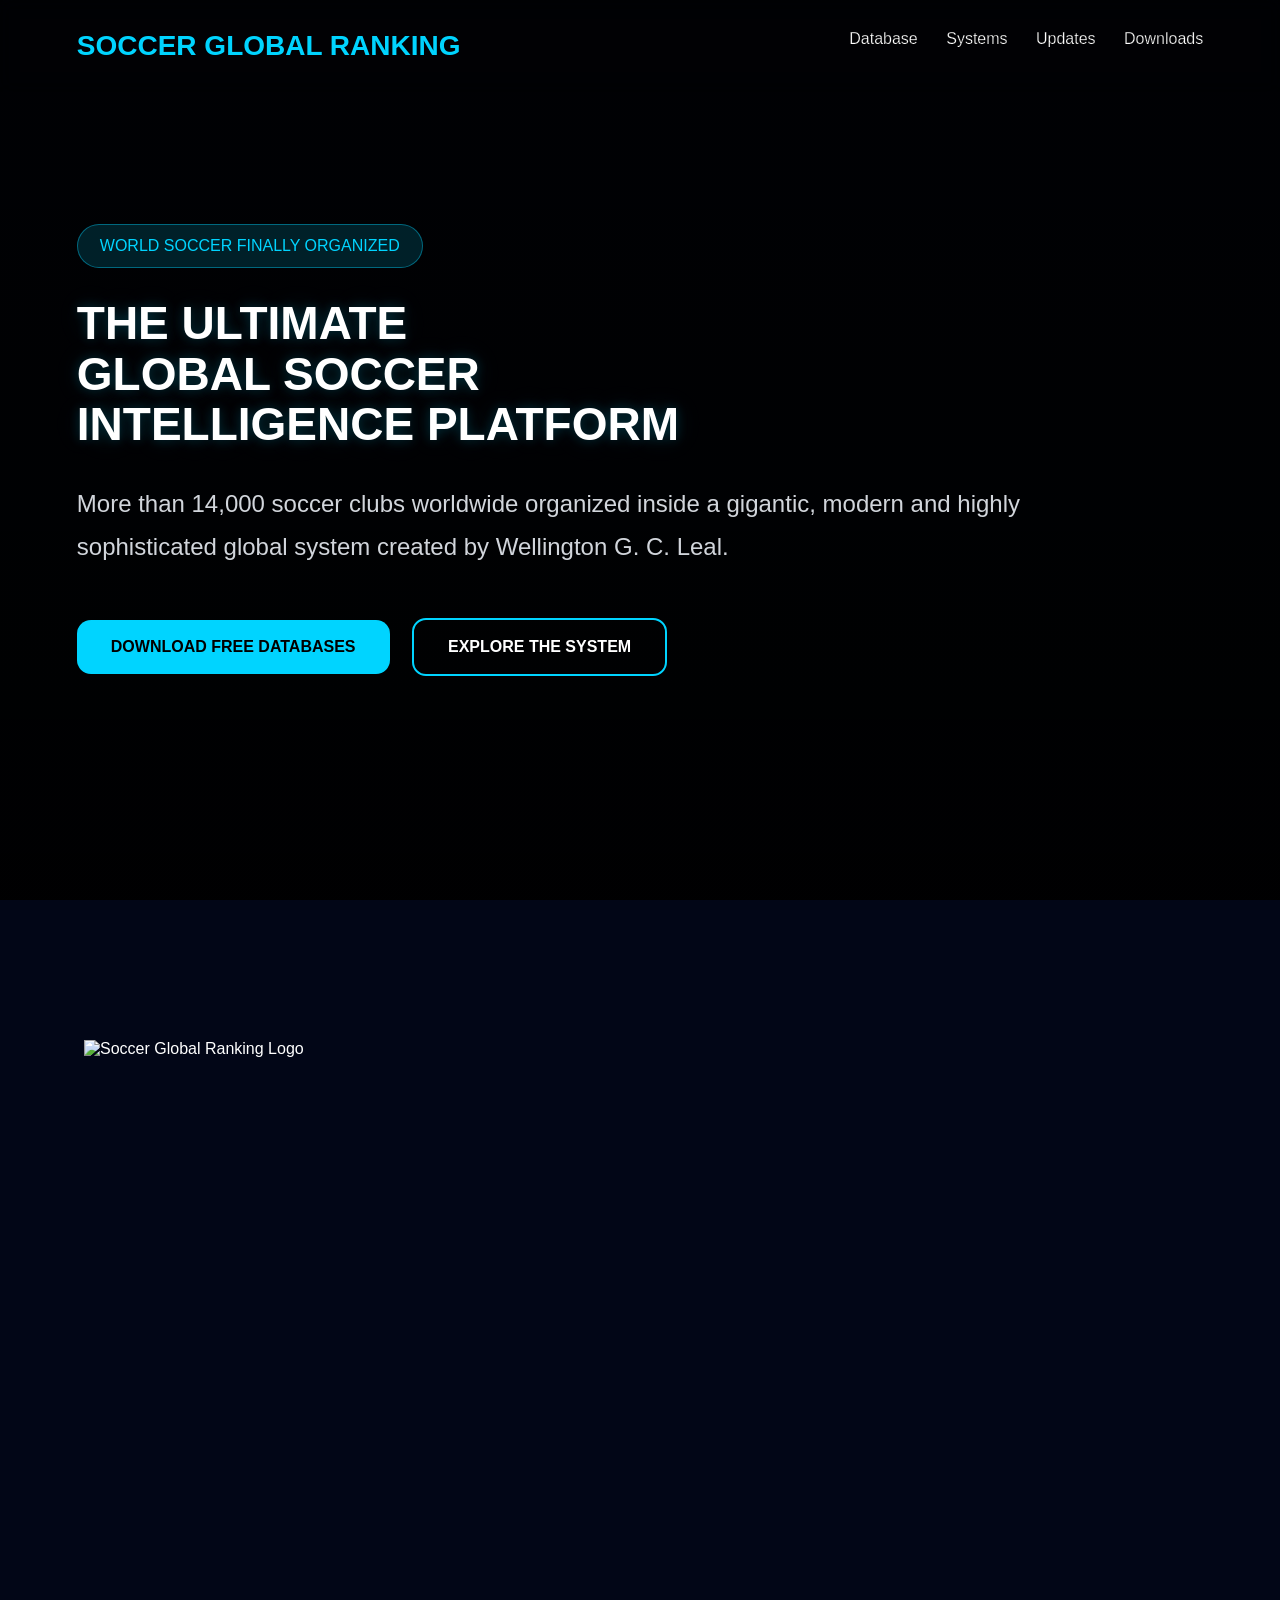
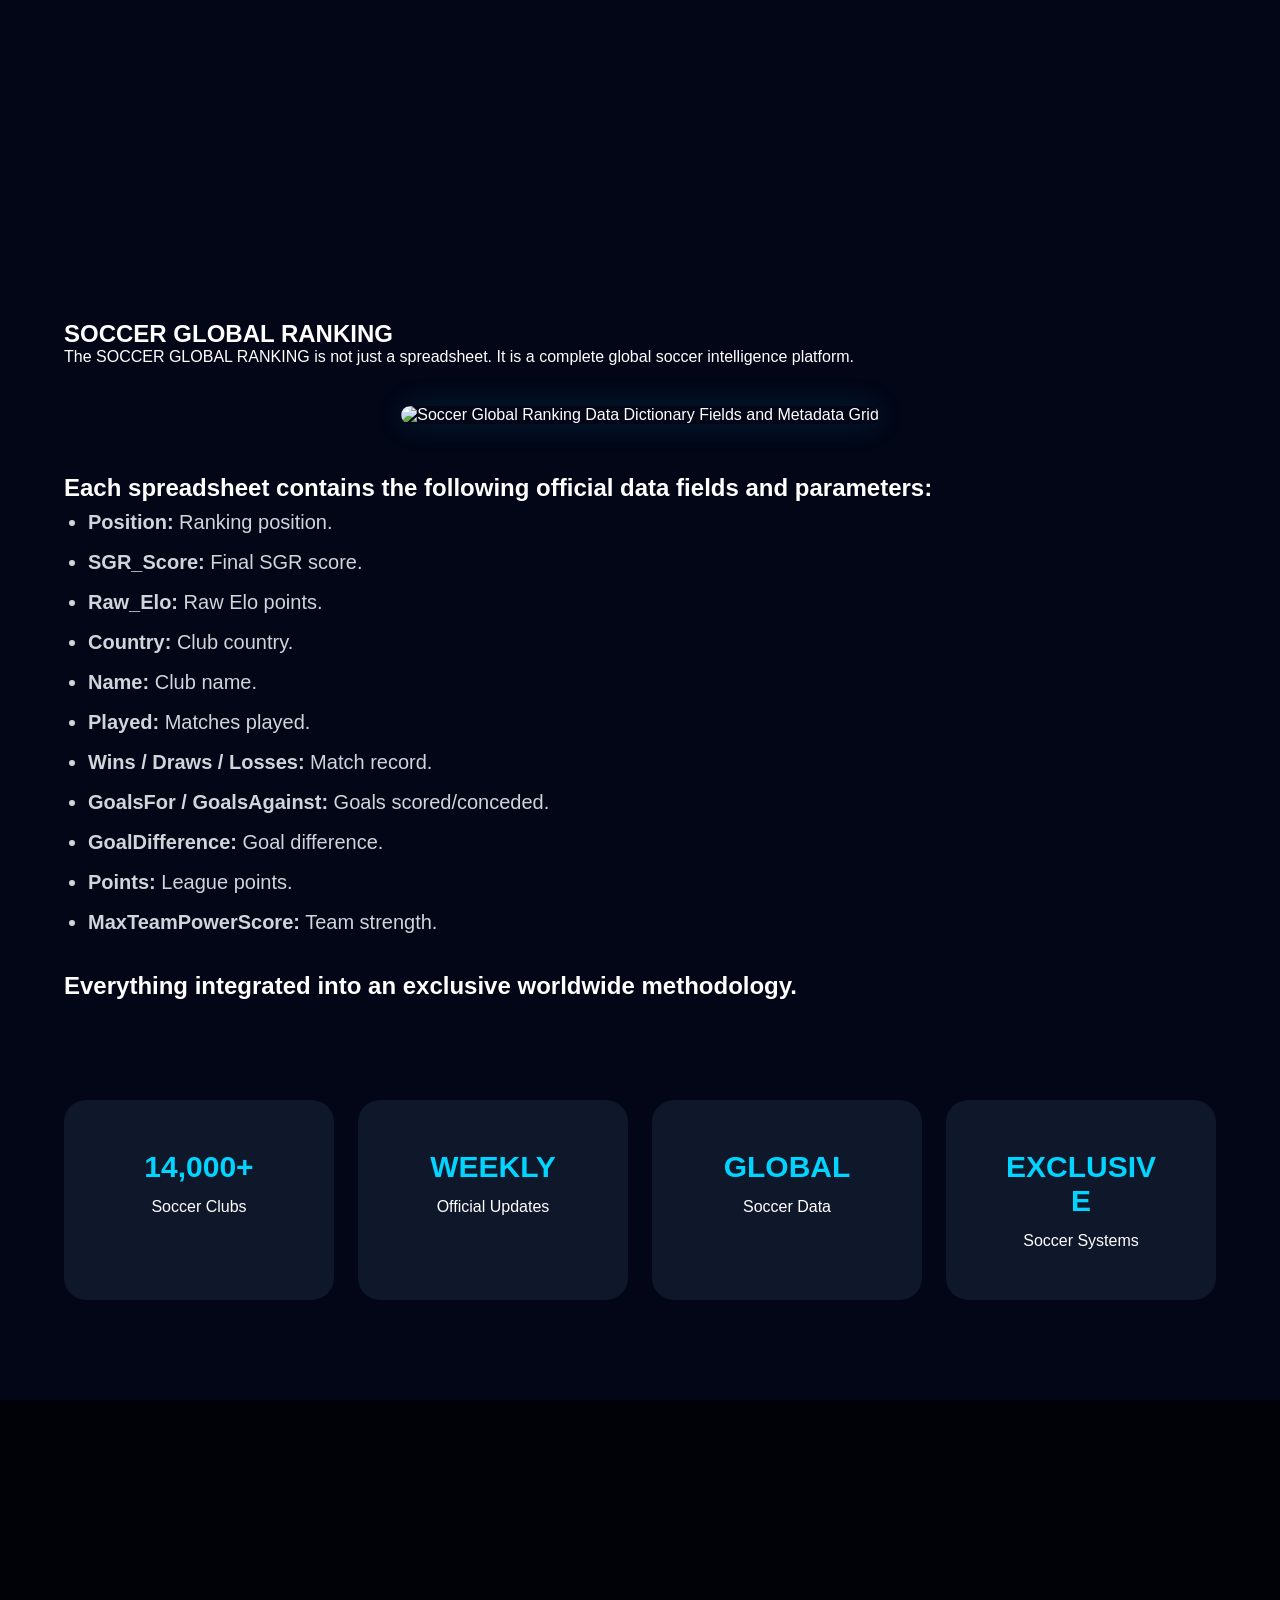
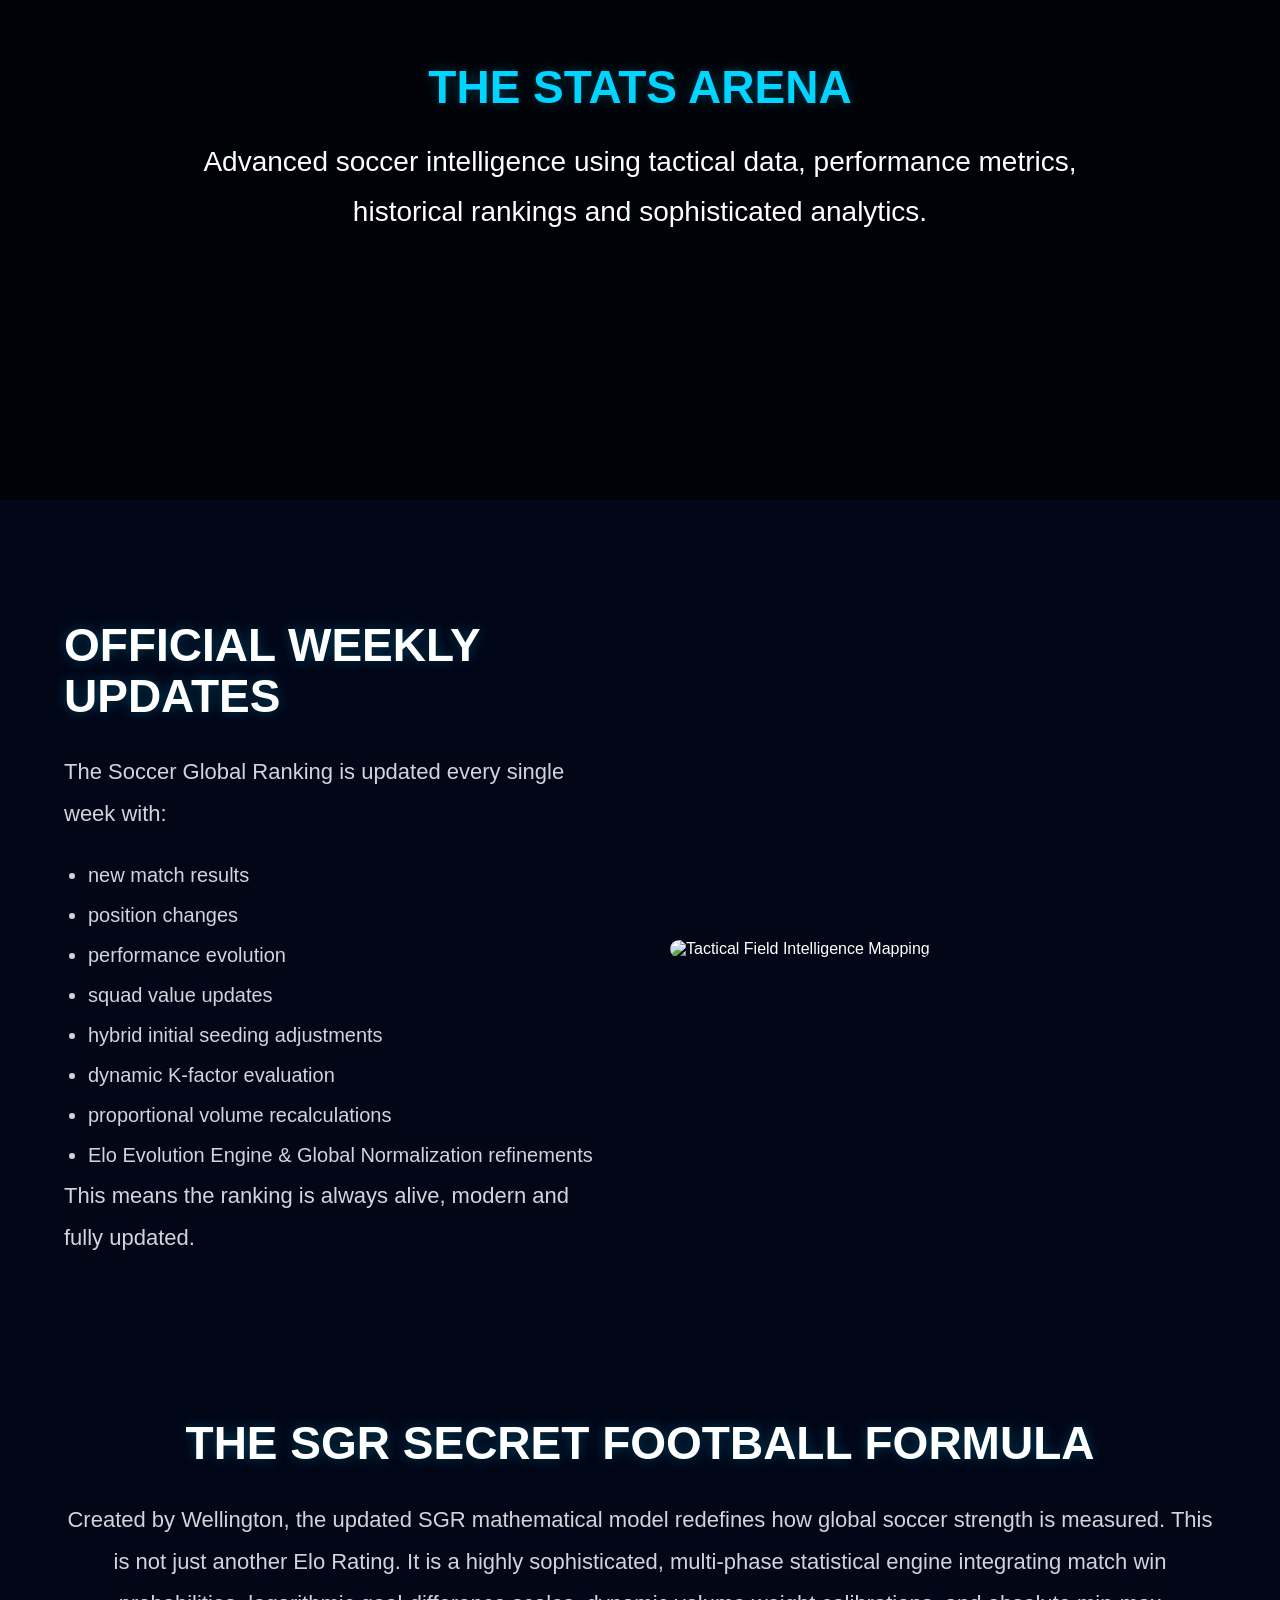
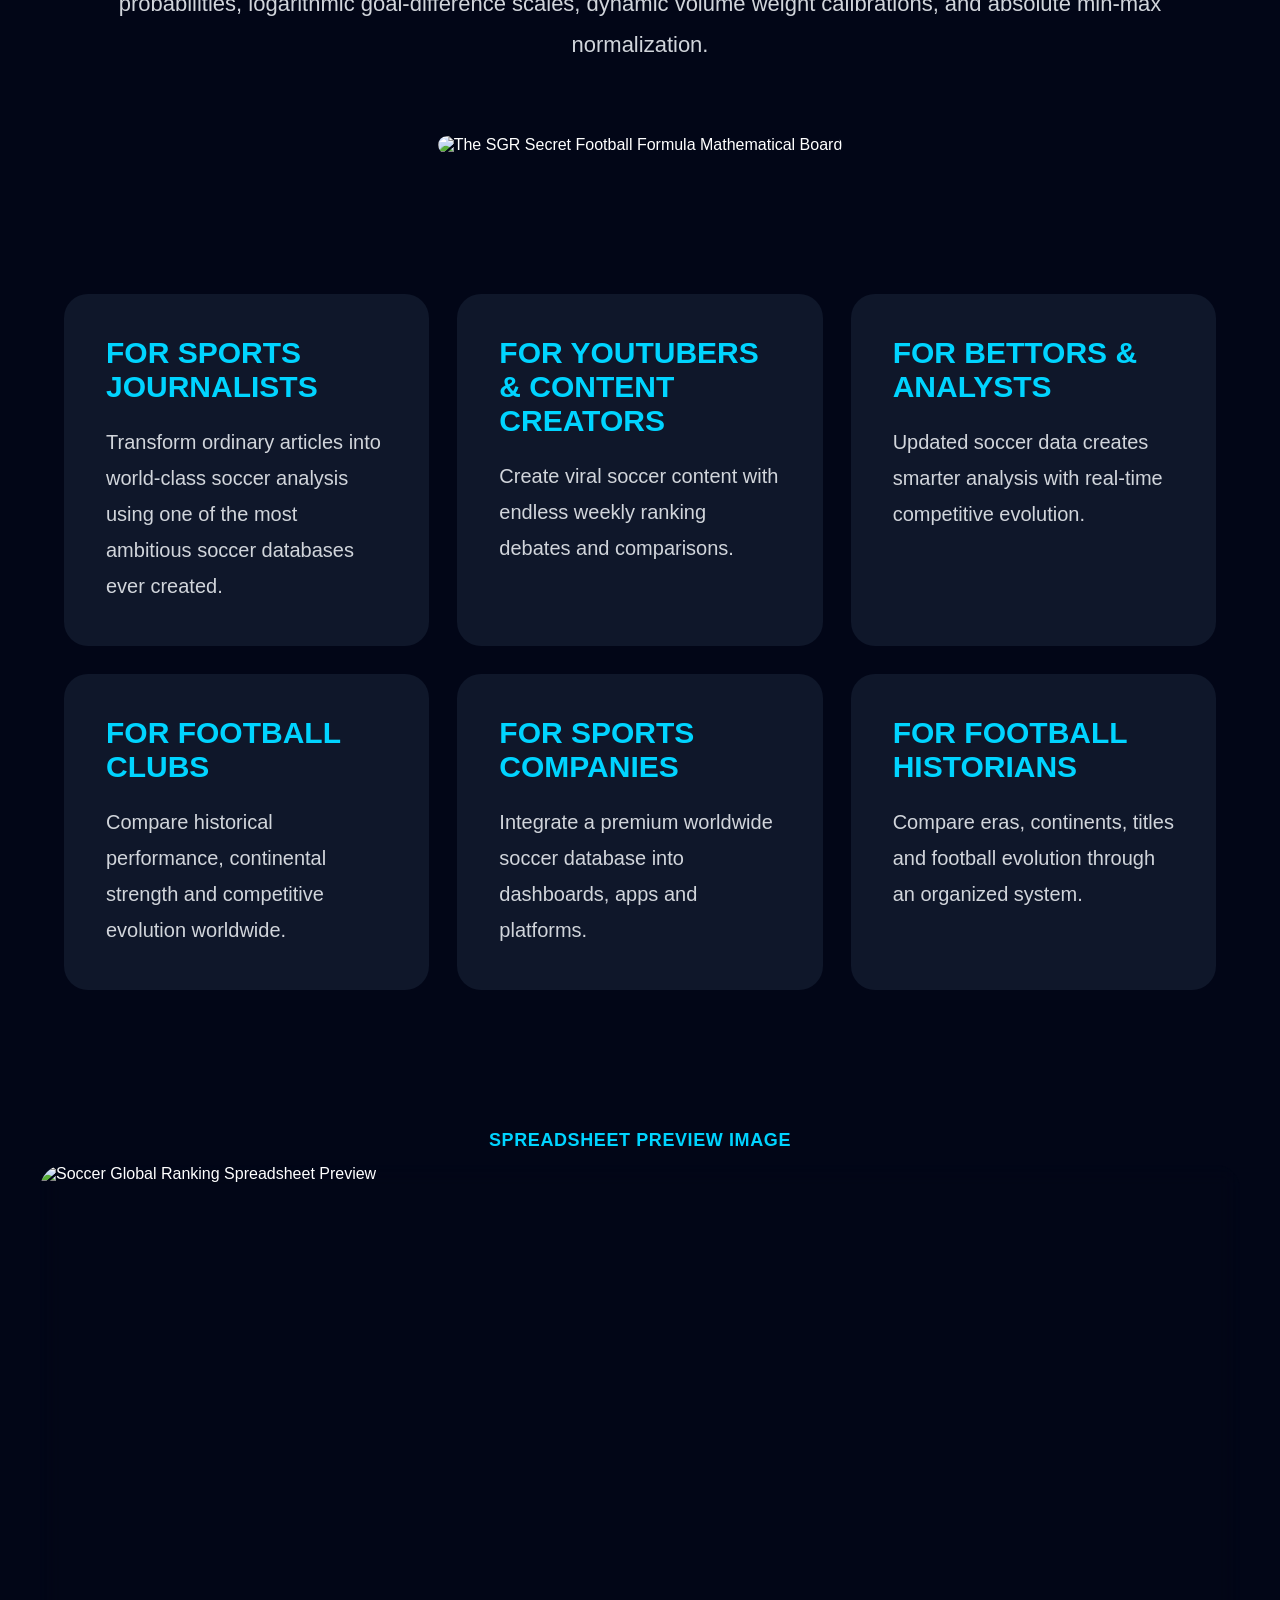
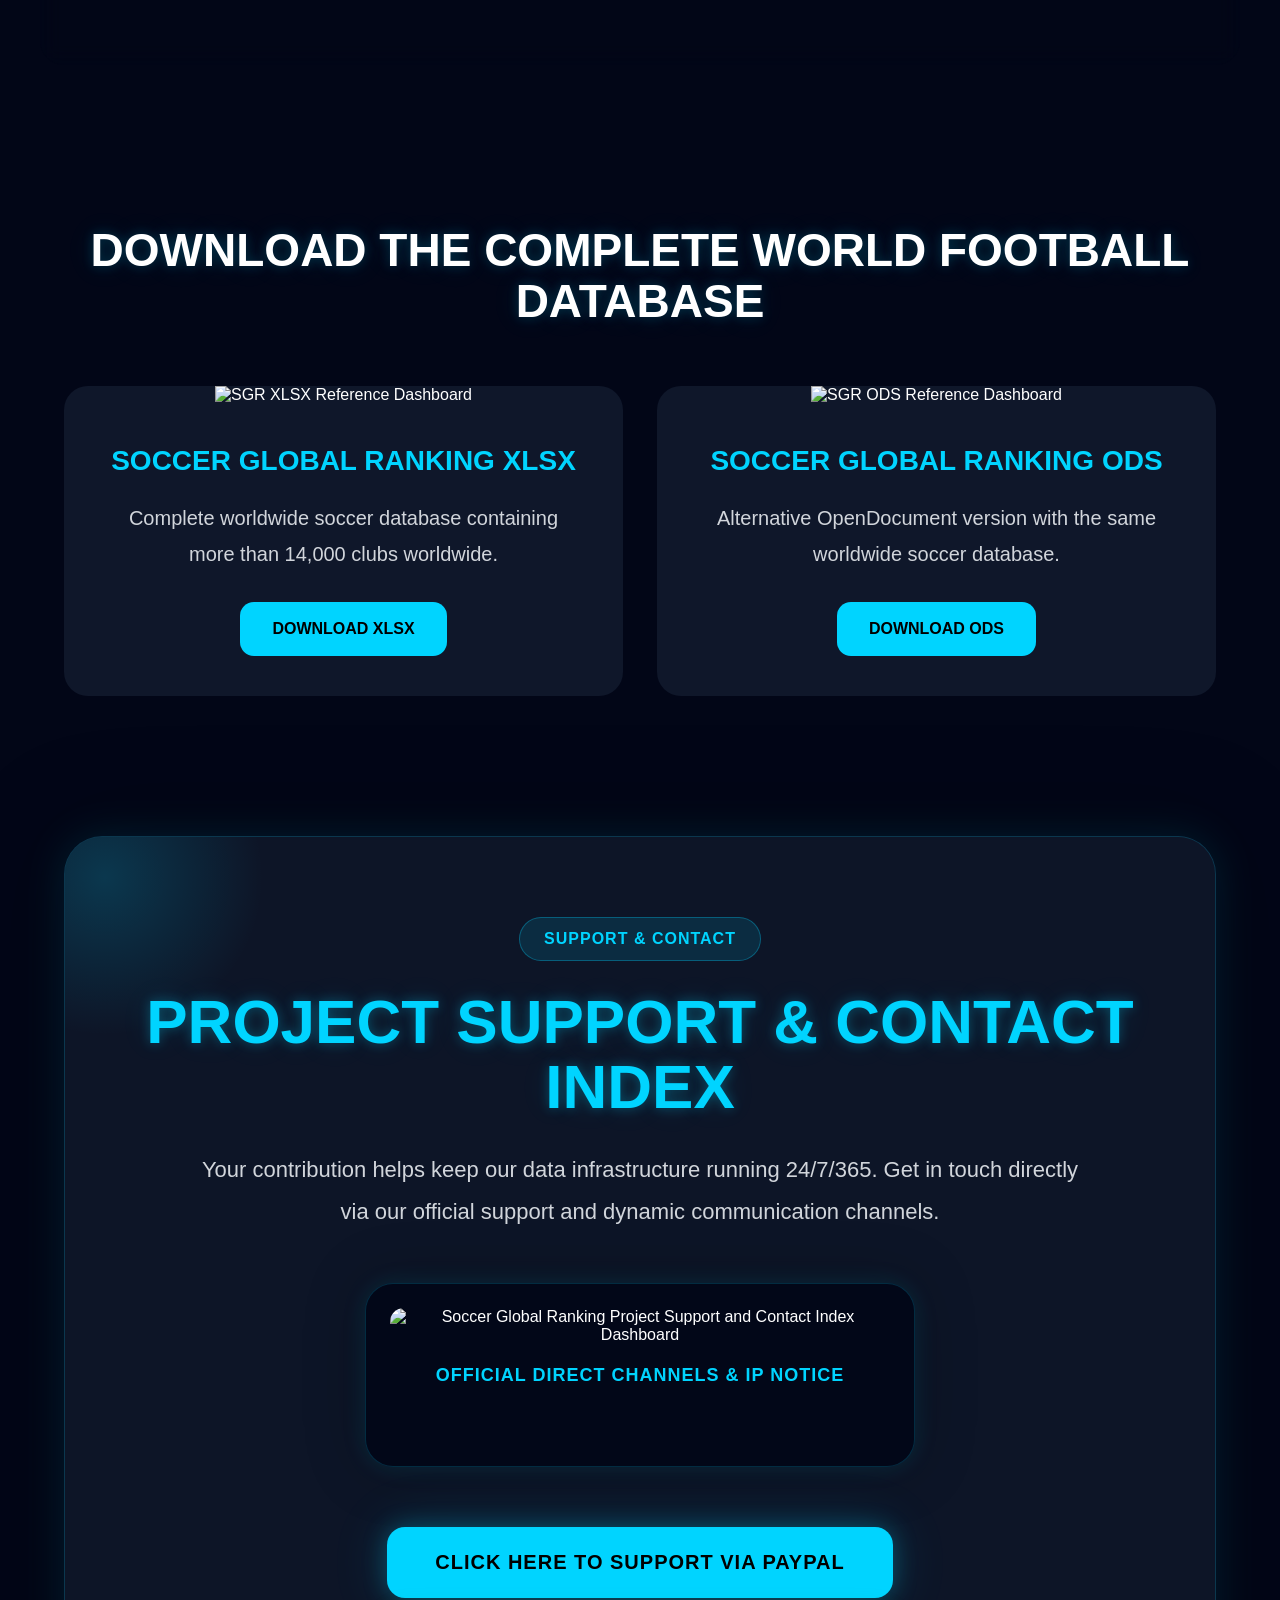
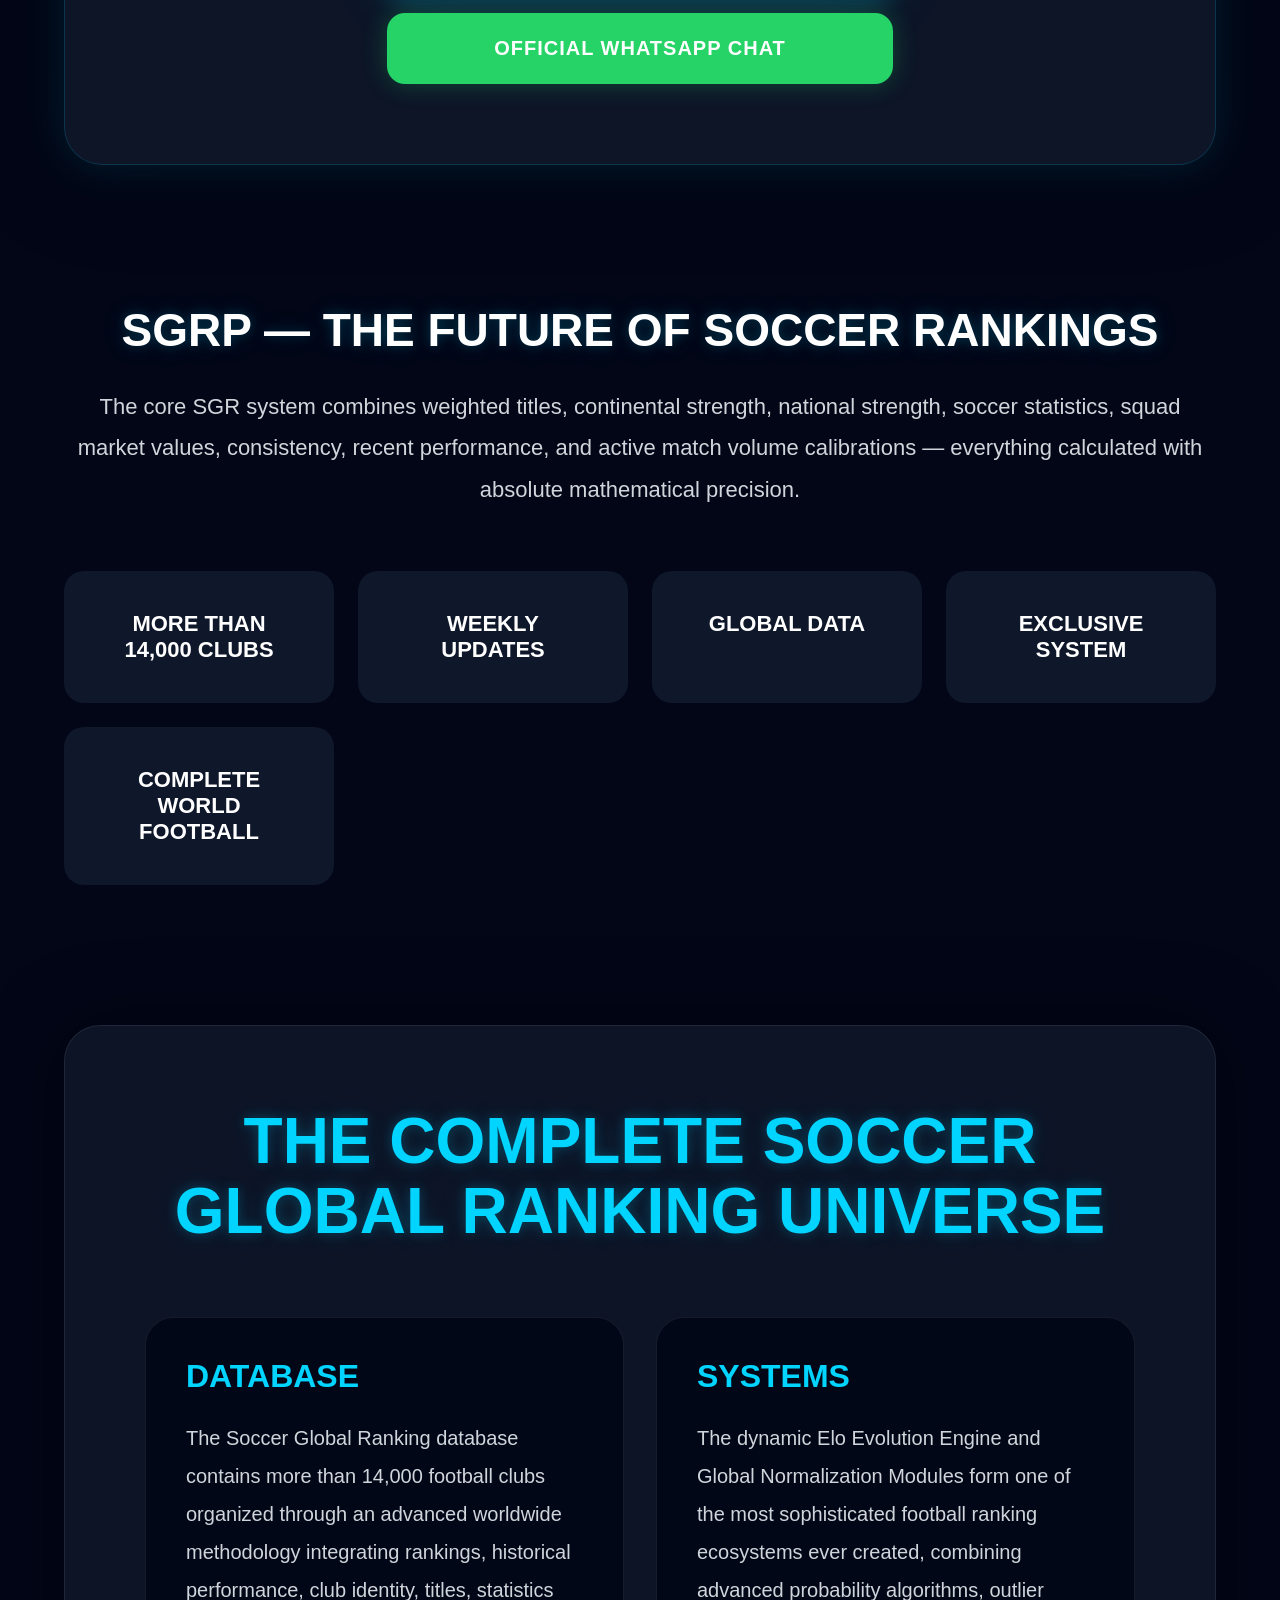
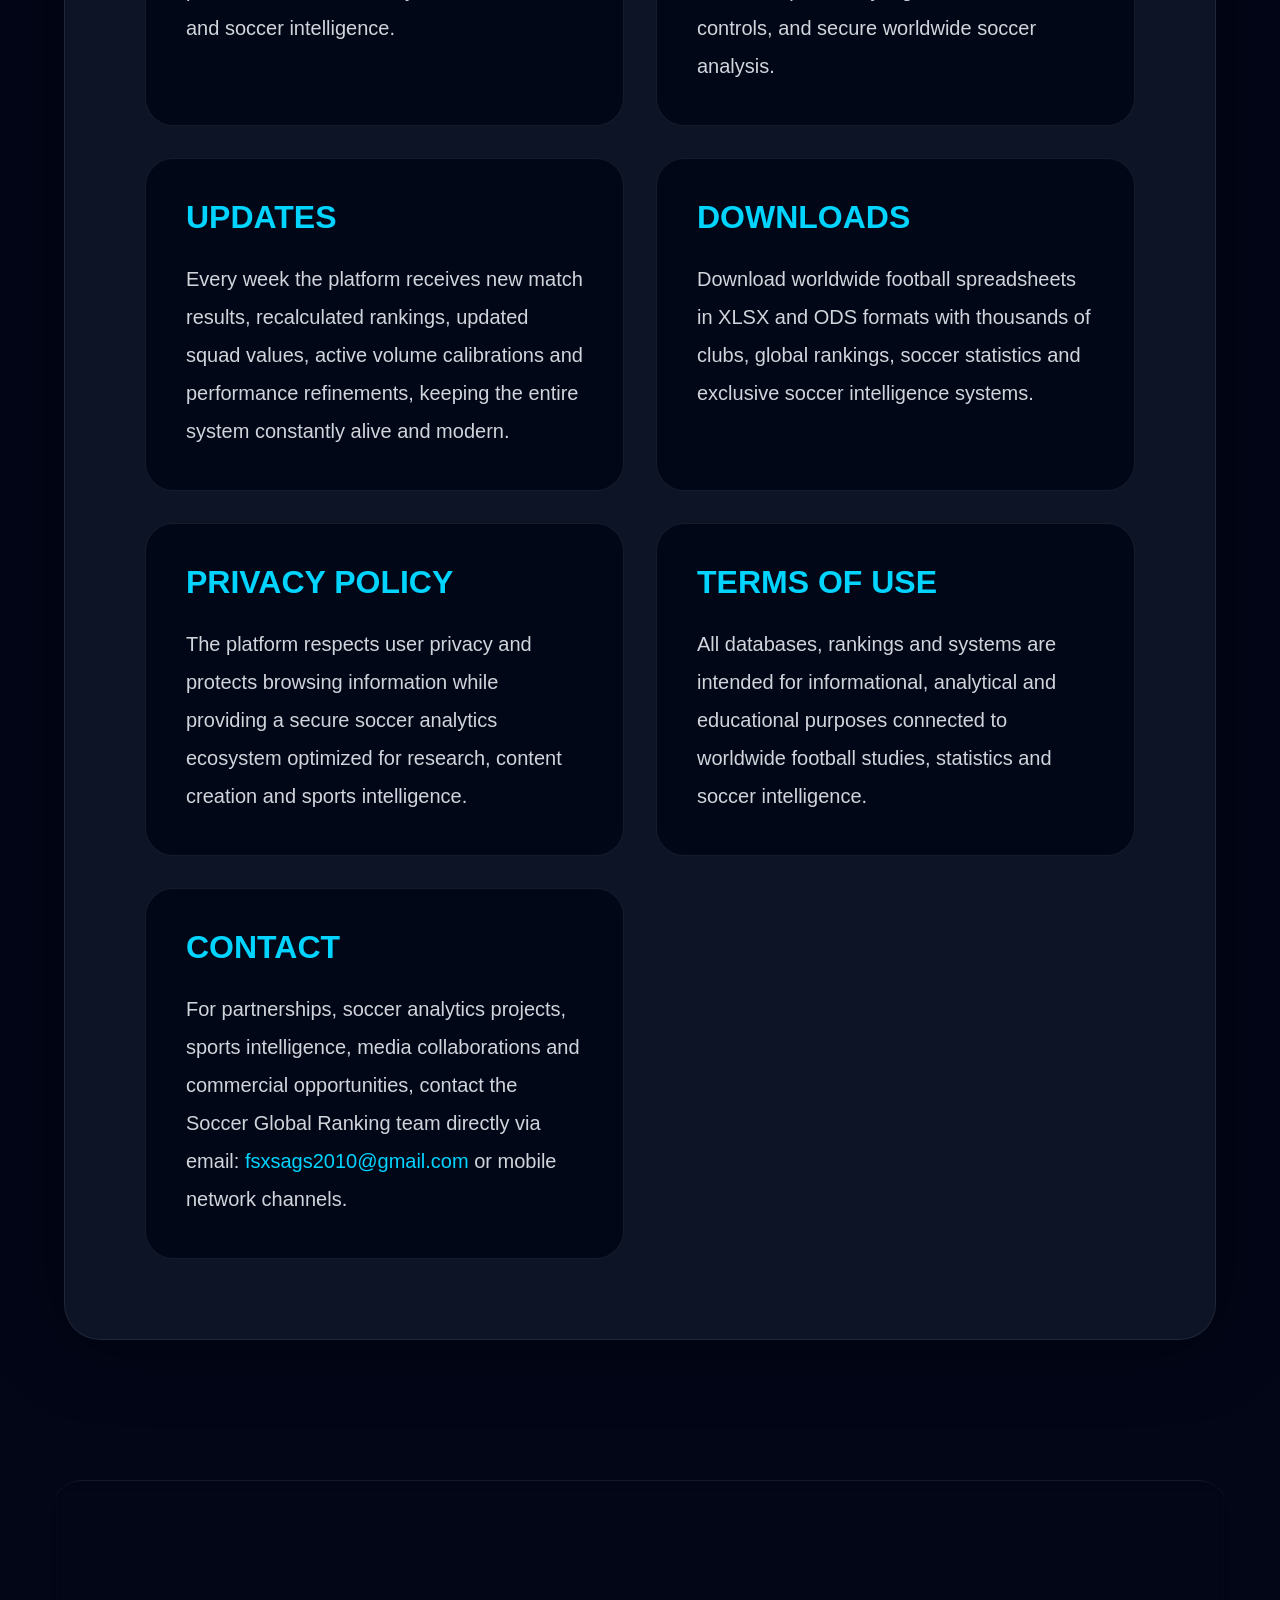
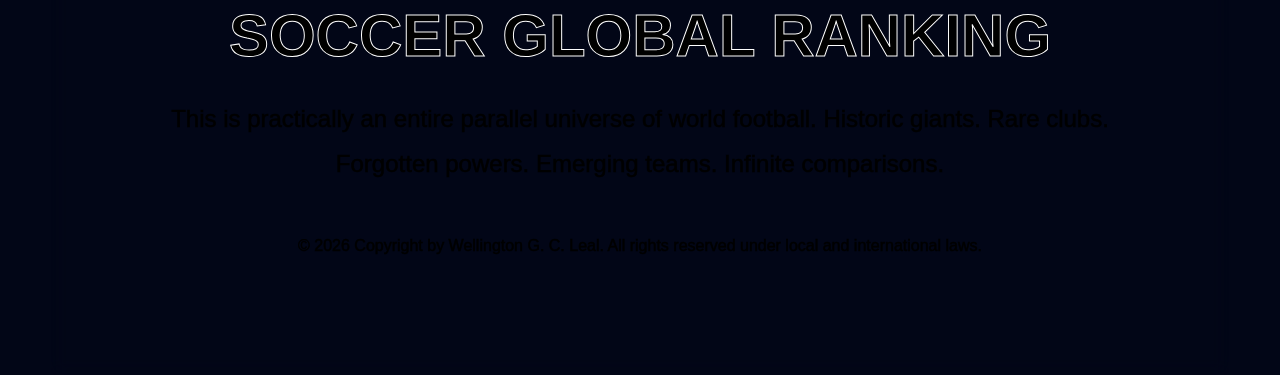
==== commit eb09c33a: "Add files via upload" ====
--- a/index.html
+++ b/index.html
@@ -89,27 +89,27 @@
             <img src="assets/index.png" alt="Soccer Global Ranking Data Dictionary Fields and Metadata Grid" style="width: 100%; max-width: 1200px; border-radius: 24px; box-shadow: 0 0 30px rgba(0,212,255,0.15);">
         </div>
 
-        <p>
+        <h2>
             Each spreadsheet contains the following official data fields and parameters:
-        </p>
-
-        <ul style="margin-bottom: 30px;">
-            <li><strong>Position:</strong> The ranking seat of the club inside the specific scope (Global or Country-level).</li>
-            <li><strong>SGR_Score:</strong> The final unified performance grade, normalized within the [00000 - 99999] range.</li>
-            <li><strong>Raw_Elo:</strong> Transaction points from direct match results simulation. Positive or negative.</li>
-            <li><strong>Country:</strong> The team's cleaned nation federation of origin.</li>
-            <li><strong>Name:</strong> The normalized institution clear name. Gender-unspecified.</li>
-            <li><strong>Played:</strong> Total volume of aggregated match fixtures in active history.</li>
-            <li><strong>Wins / Draws / Losses:</strong> Split performance record segmentation.</li>
-            <li><strong>GoalsFor / GoalsAgainst:</strong> Scored and conceded match points summary.</li>
-            <li><strong>GoalDifference:</strong> Scored goals minus conceded goals (Goals For minus Goals Against).</li>
-            <li><strong>Points:</strong> League table points (3 for Wins, 1 for Draws).</li>
-            <li><strong>MaxTeamPowerScore:</strong> Matrix capability weight score for initial seeding leverage.</li>
-        </ul>
-
-        <p>
+        </h2>
+
+	<ul style="margin-bottom: 30px;">
+		<li><strong>Position:</strong> Ranking position.</li>
+		<li><strong>SGR_Score:</strong> Final SGR score.</li>
+		<li><strong>Raw_Elo:</strong> Raw Elo points.</li>
+		<li><strong>Country:</strong> Club country.</li>
+		<li><strong>Name:</strong> Club name.</li>
+		<li><strong>Played:</strong> Matches played.</li>
+		<li><strong>Wins / Draws / Losses:</strong> Match record.</li>
+		<li><strong>GoalsFor / GoalsAgainst:</strong> Goals scored/conceded.</li>
+		<li><strong>GoalDifference:</strong> Goal difference.</li>
+		<li><strong>Points:</strong> League points.</li>
+		<li><strong>MaxTeamPowerScore:</strong> Team strength.</li>
+	</ul>
+
+        <h2>
             Everything integrated into an exclusive worldwide methodology.
-        </p>
+        </h2>
     </div>
 
 </section>
--- a/style.css
+++ b/style.css
@@ -139,16 +139,17 @@
 
 /* ===== LOGO DISCRETO COM EFEITOS DA INFO-BOX ===== */
 .logo-discreto {
-  width: 130px; 
-  height: auto;
-  display: block;
-  margin-bottom: 24px;
-  border-radius: 28px;
-  background: rgba(2,6,23,0.88);
-  border: 1px solid rgba(255,255,255,0.08);
-  padding: 12px;
-  animation: cyanPulse 6s infinite ease-in-out;
-  transition: 0.35s ease;
+    display:block;
+    width:100%;
+    max-width:none;
+    height:100vh;
+    object-fit:contain;
+    margin:0 auto;
+    padding:20px;
+    background:none;
+    border:none;
+    border-radius:0;
+    box-shadow:none;
 }
 
 .logo-discreto:hover {
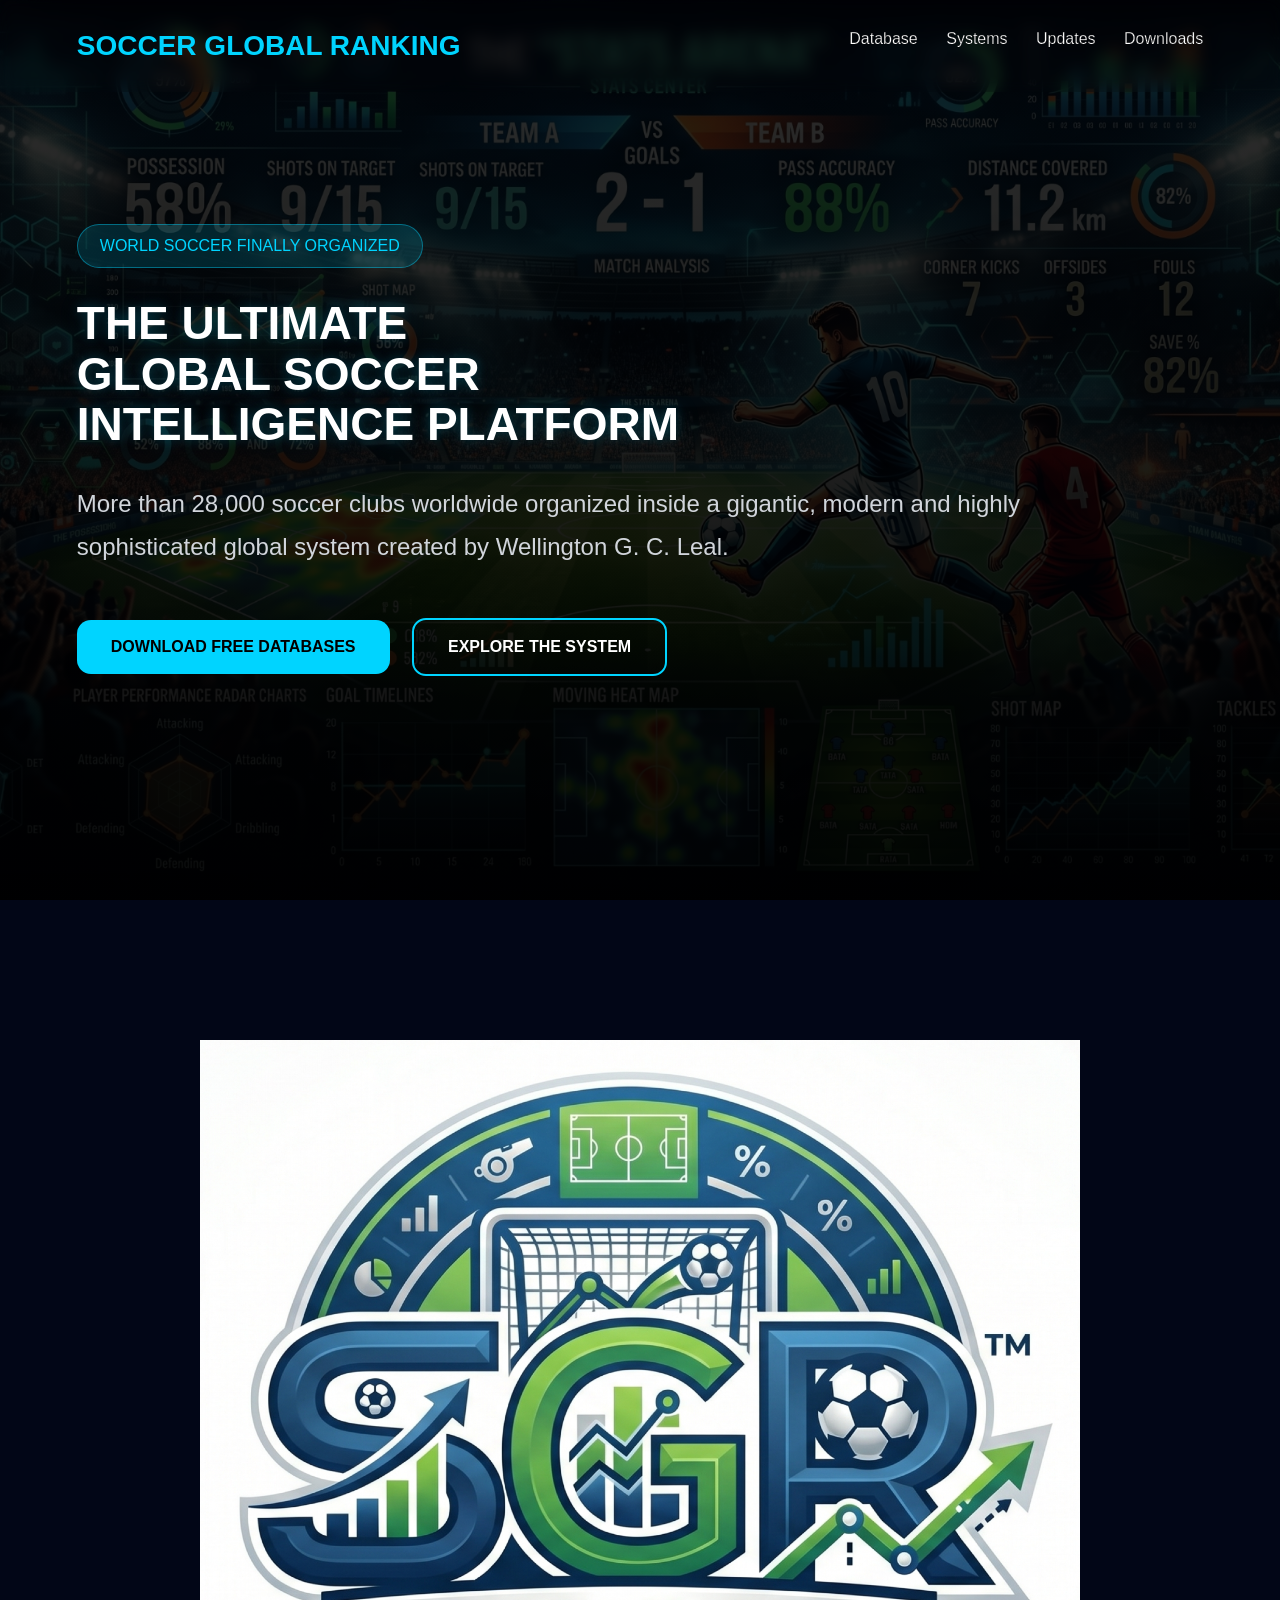
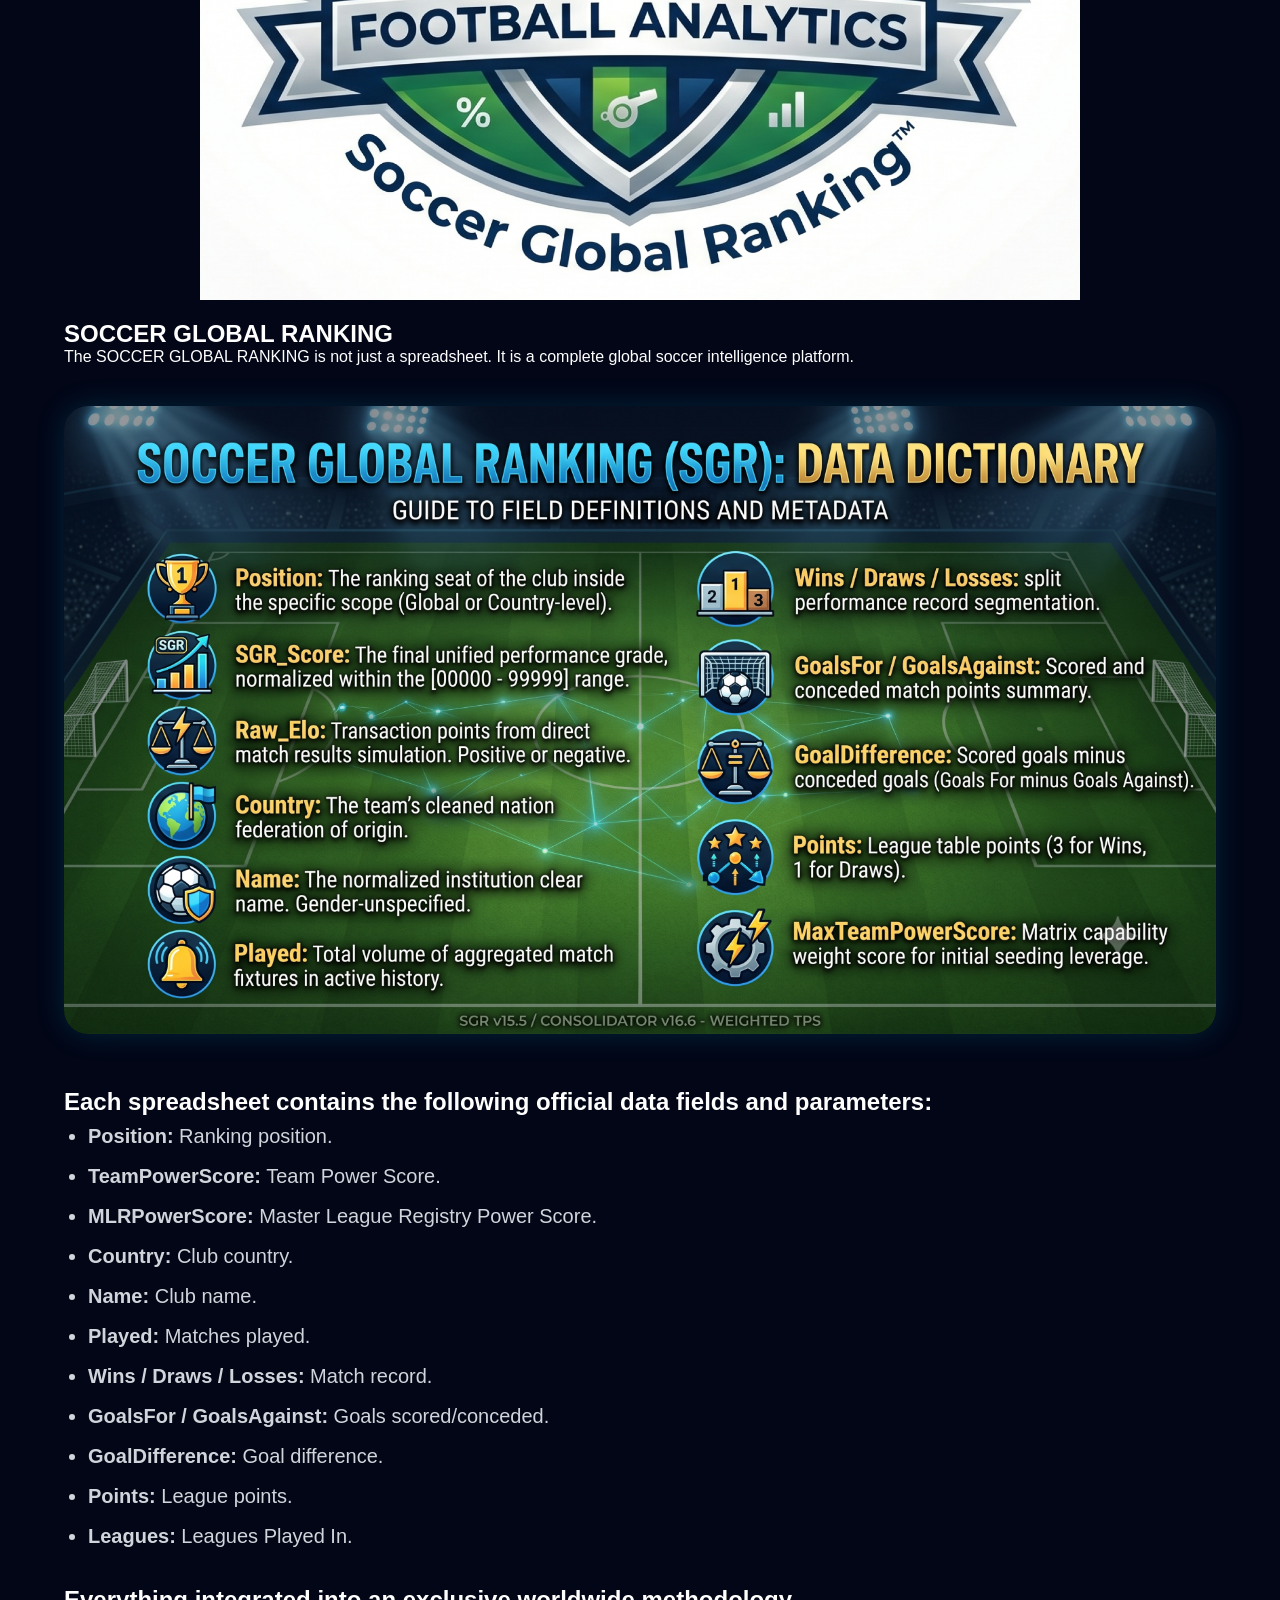
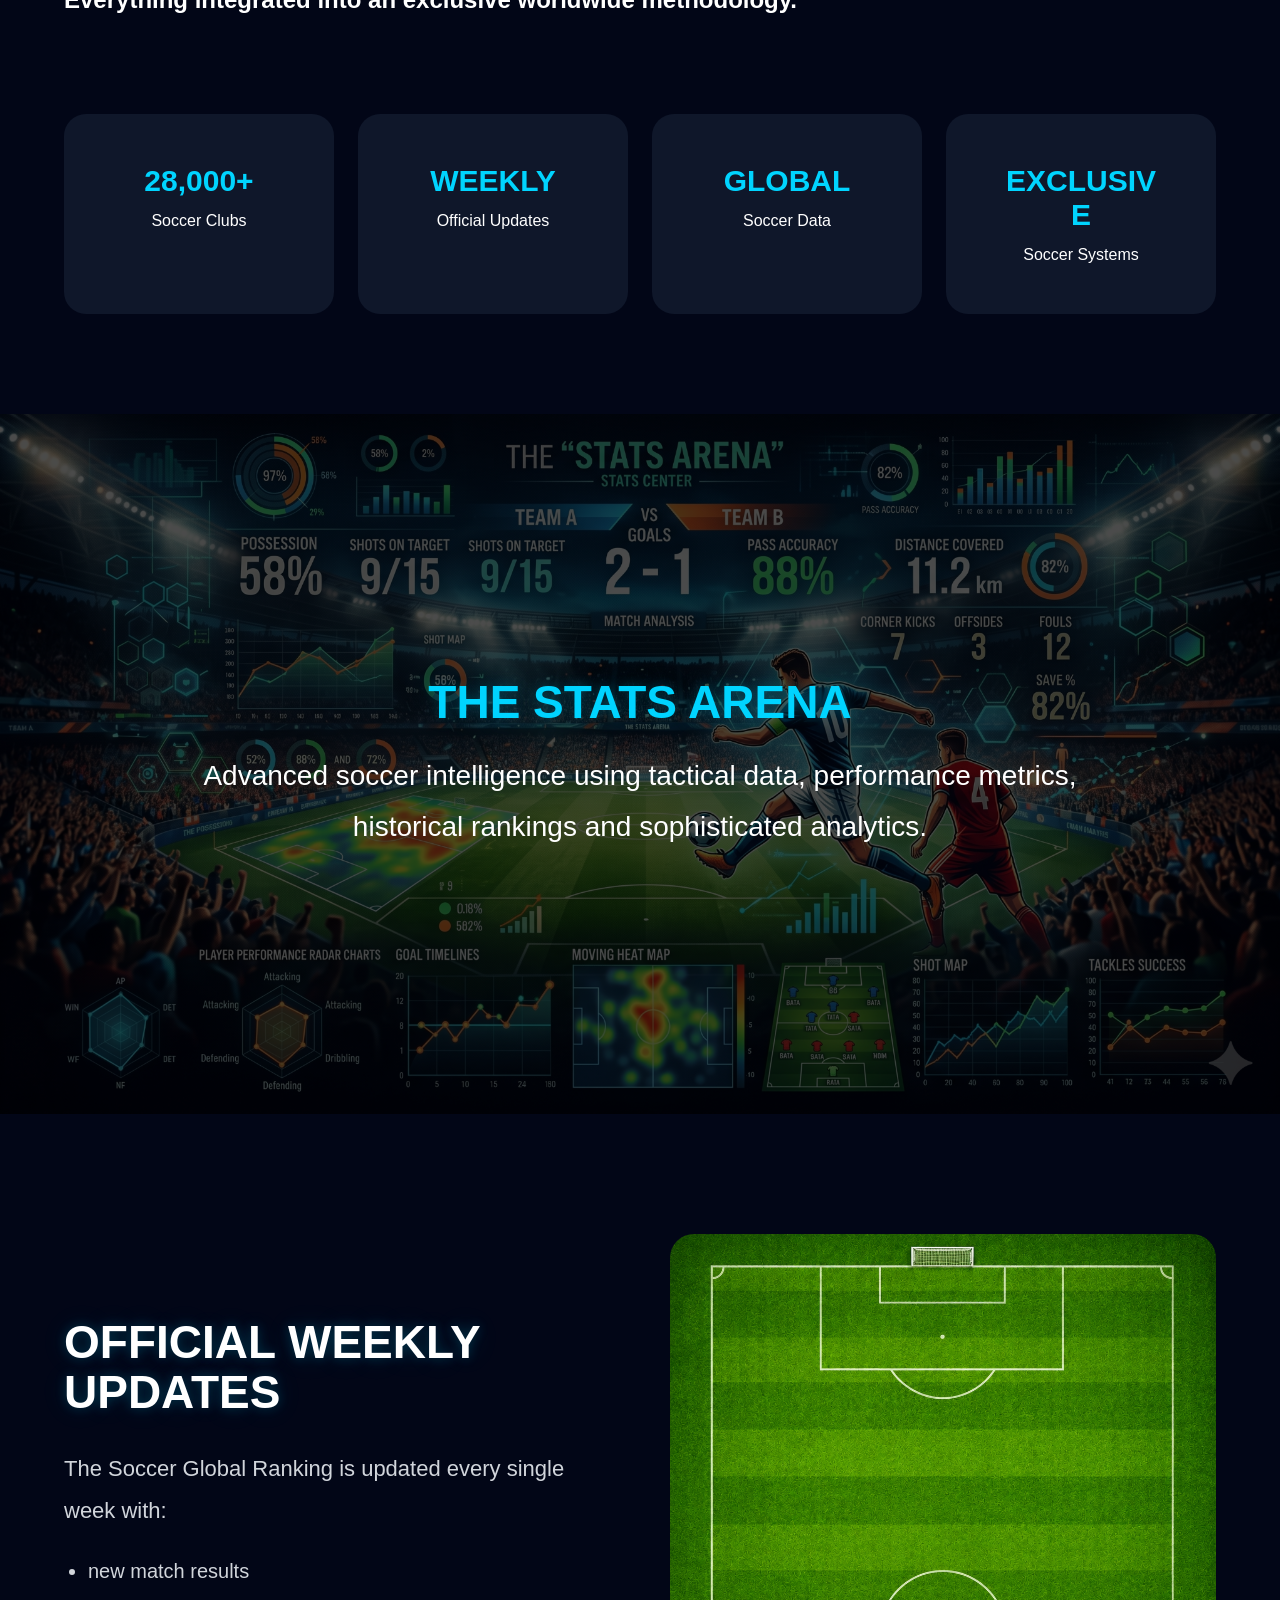
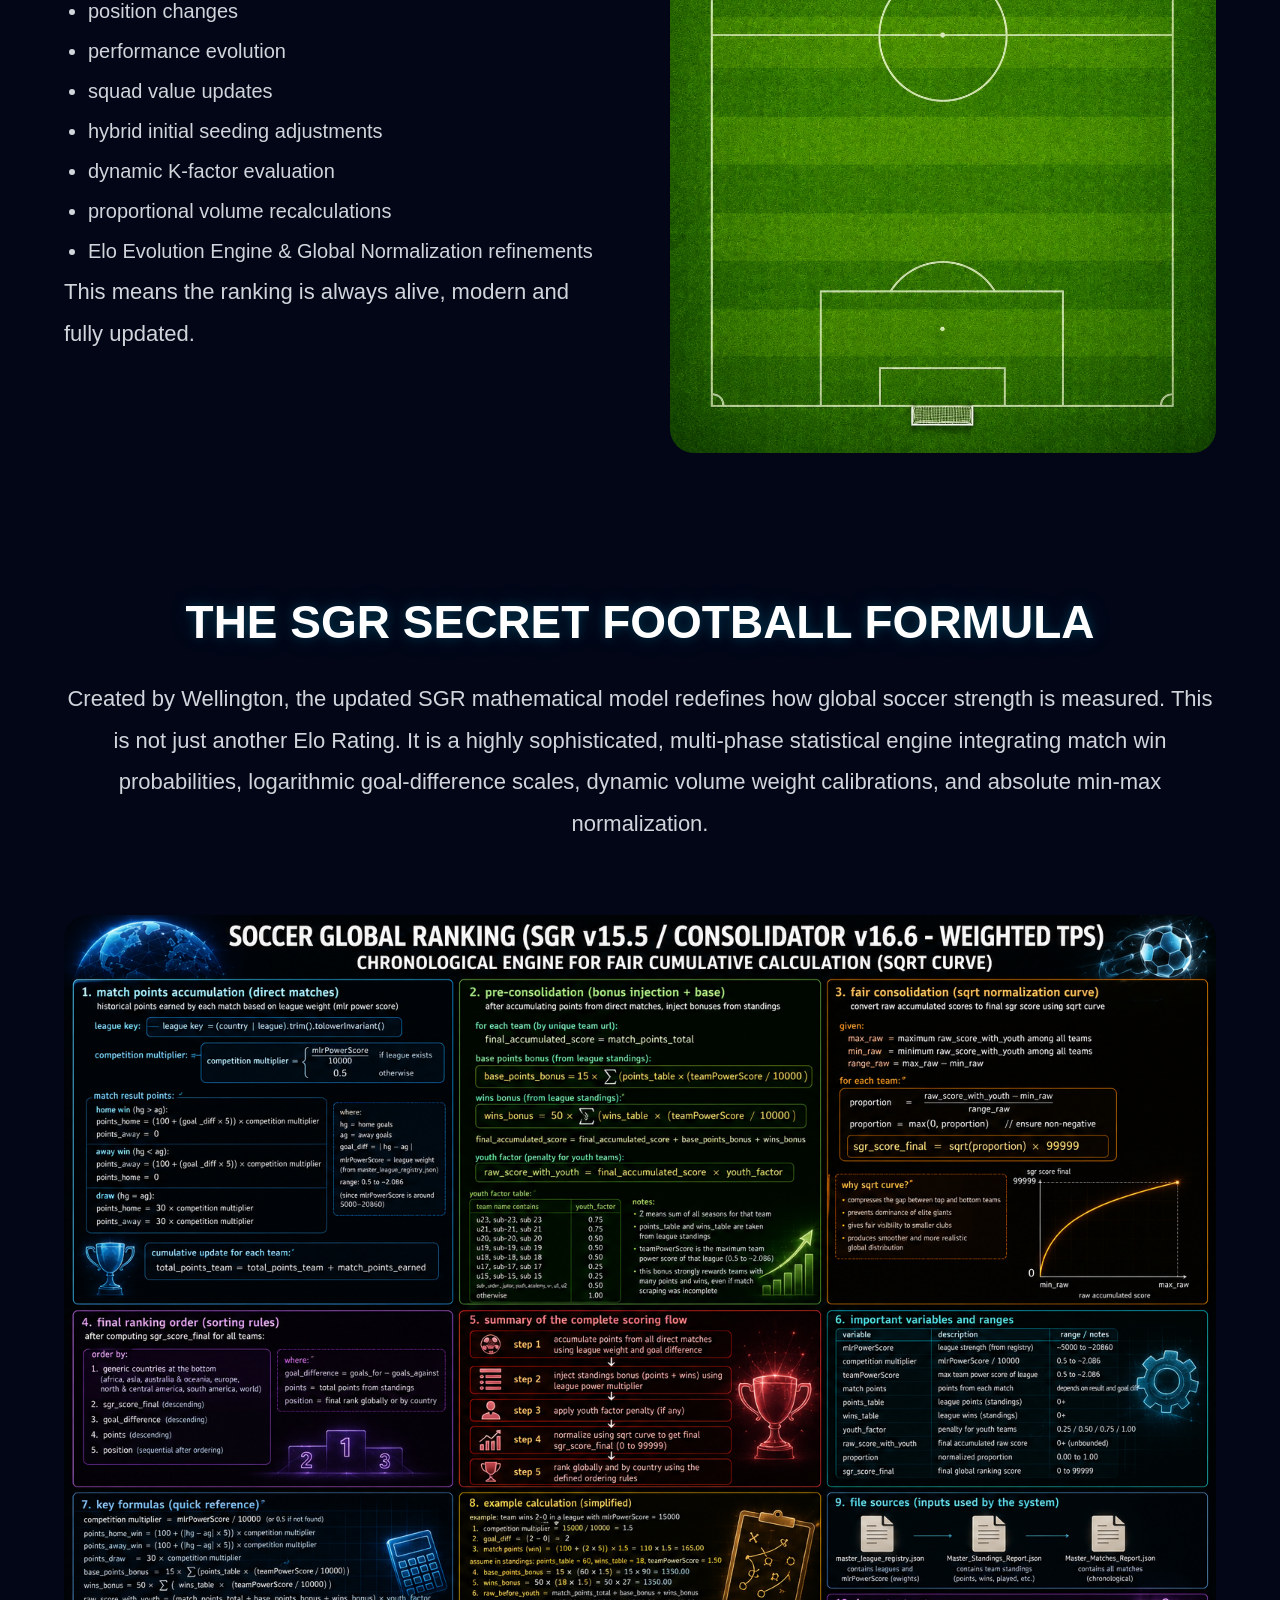
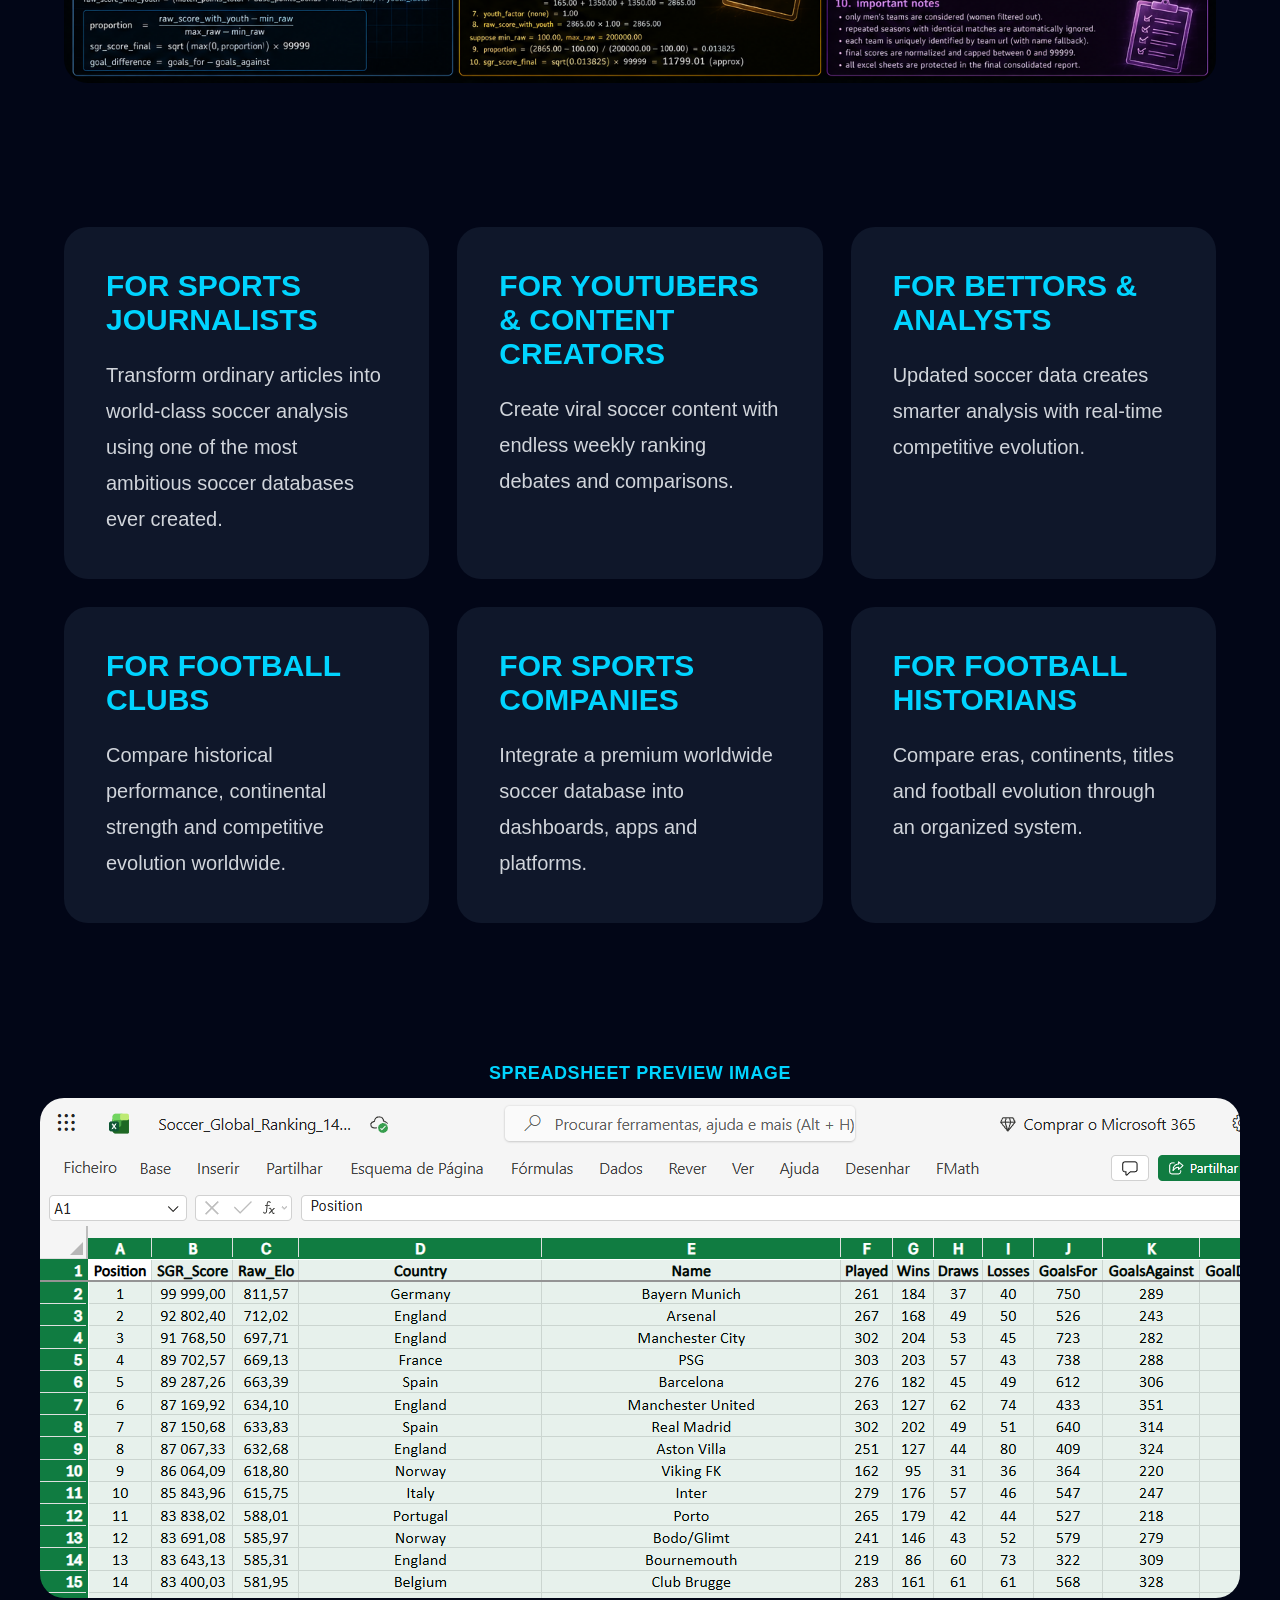
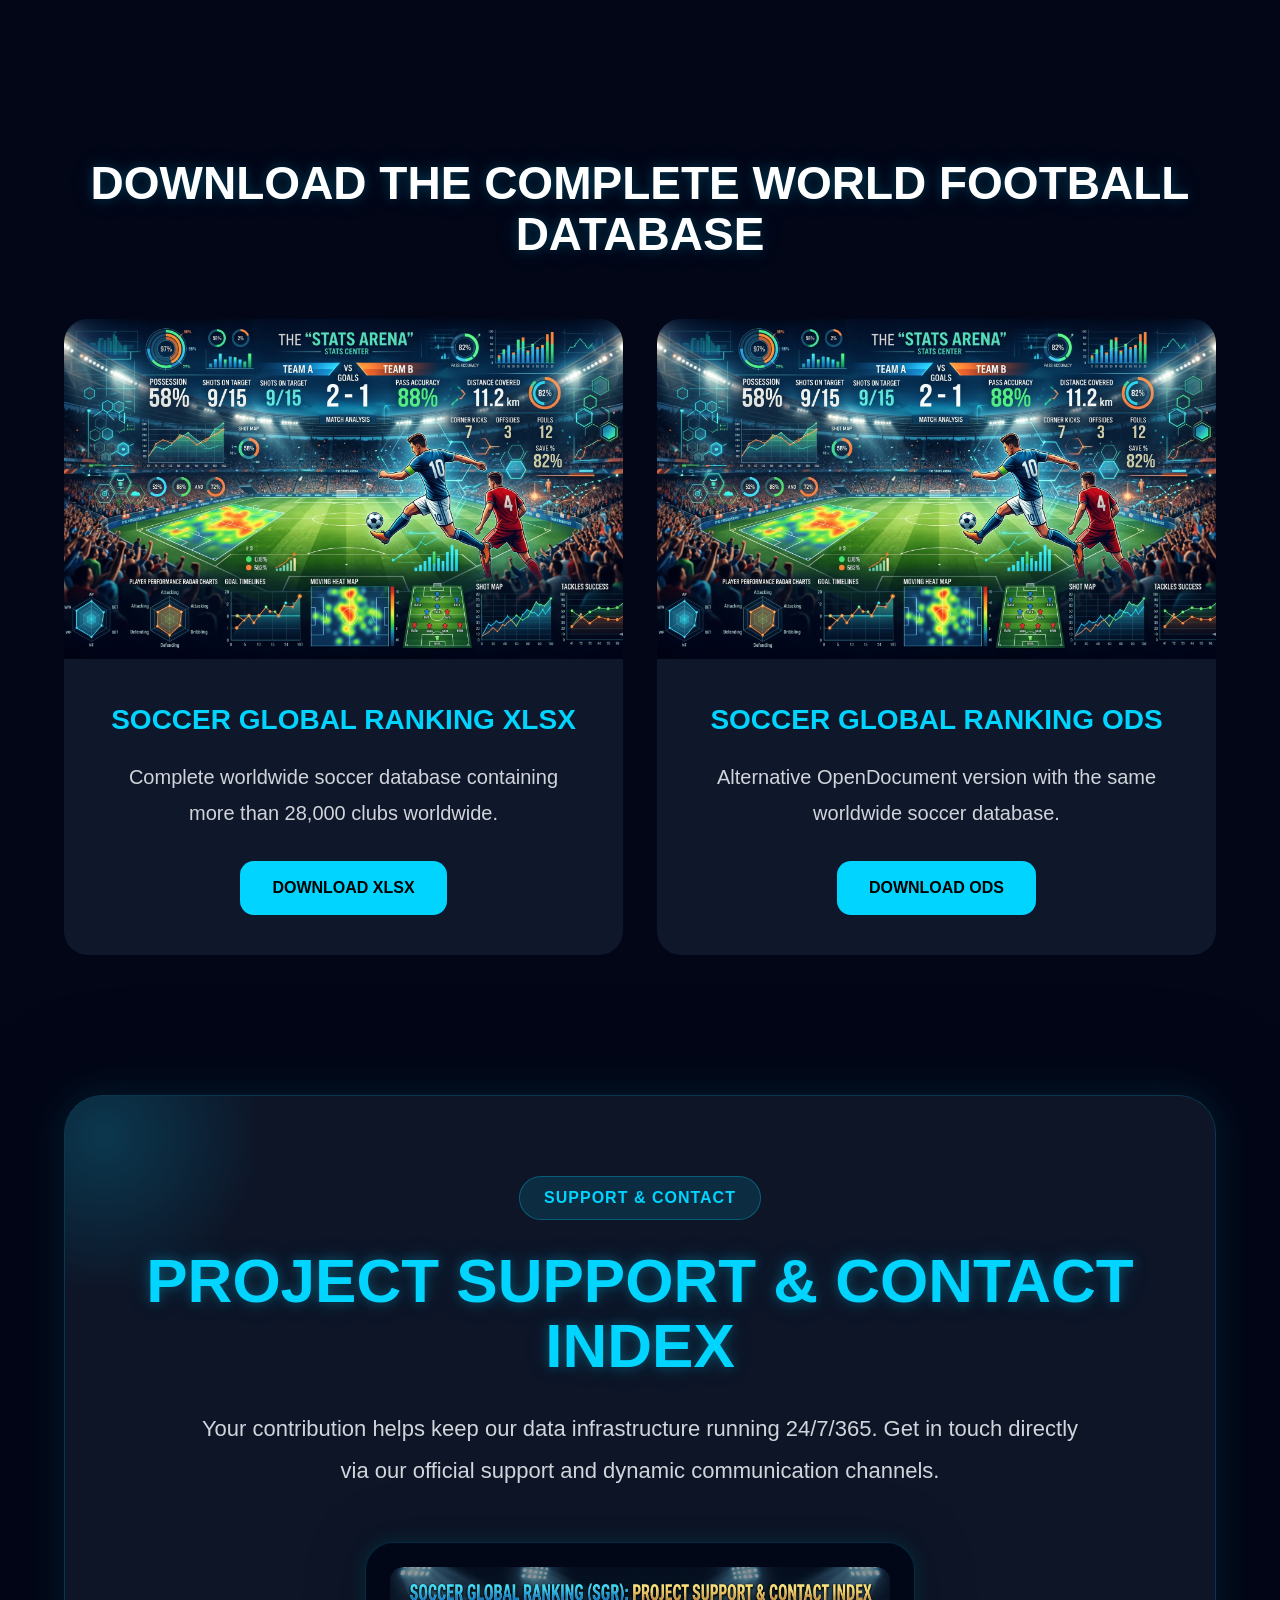
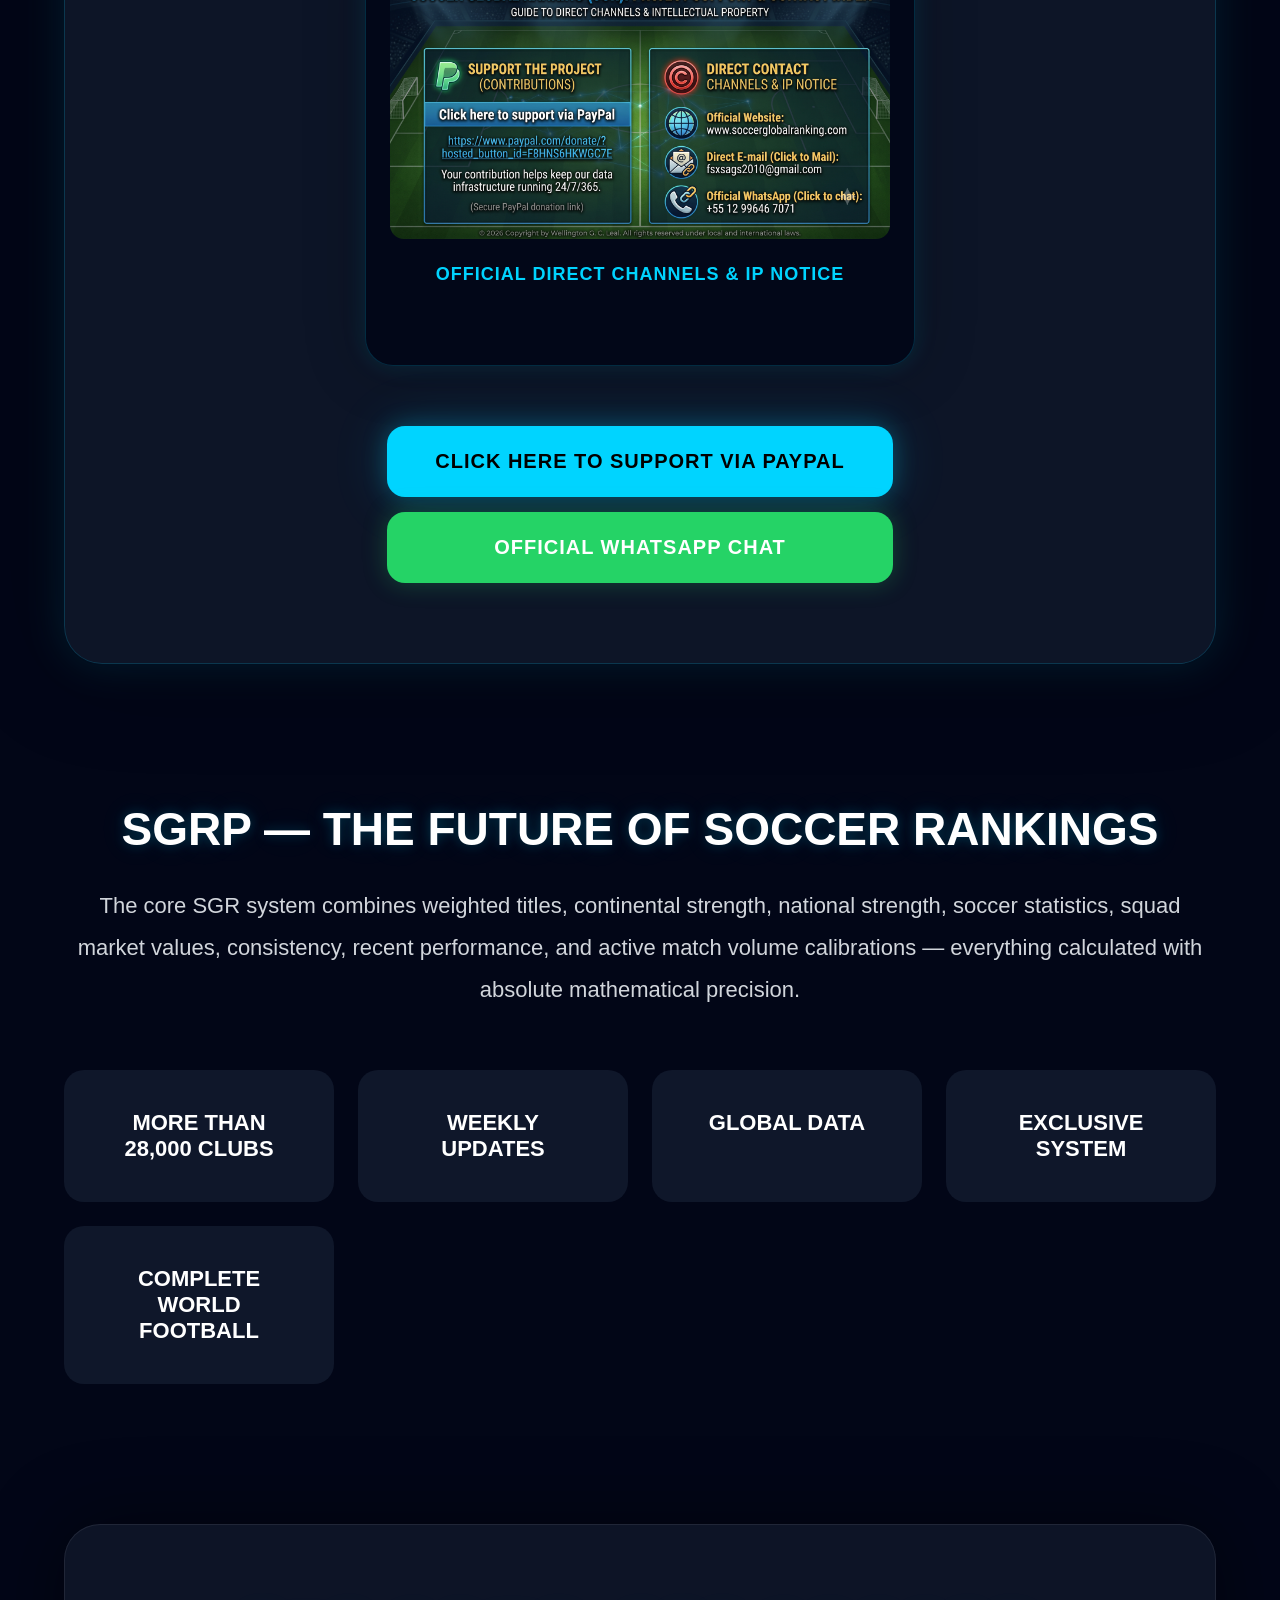
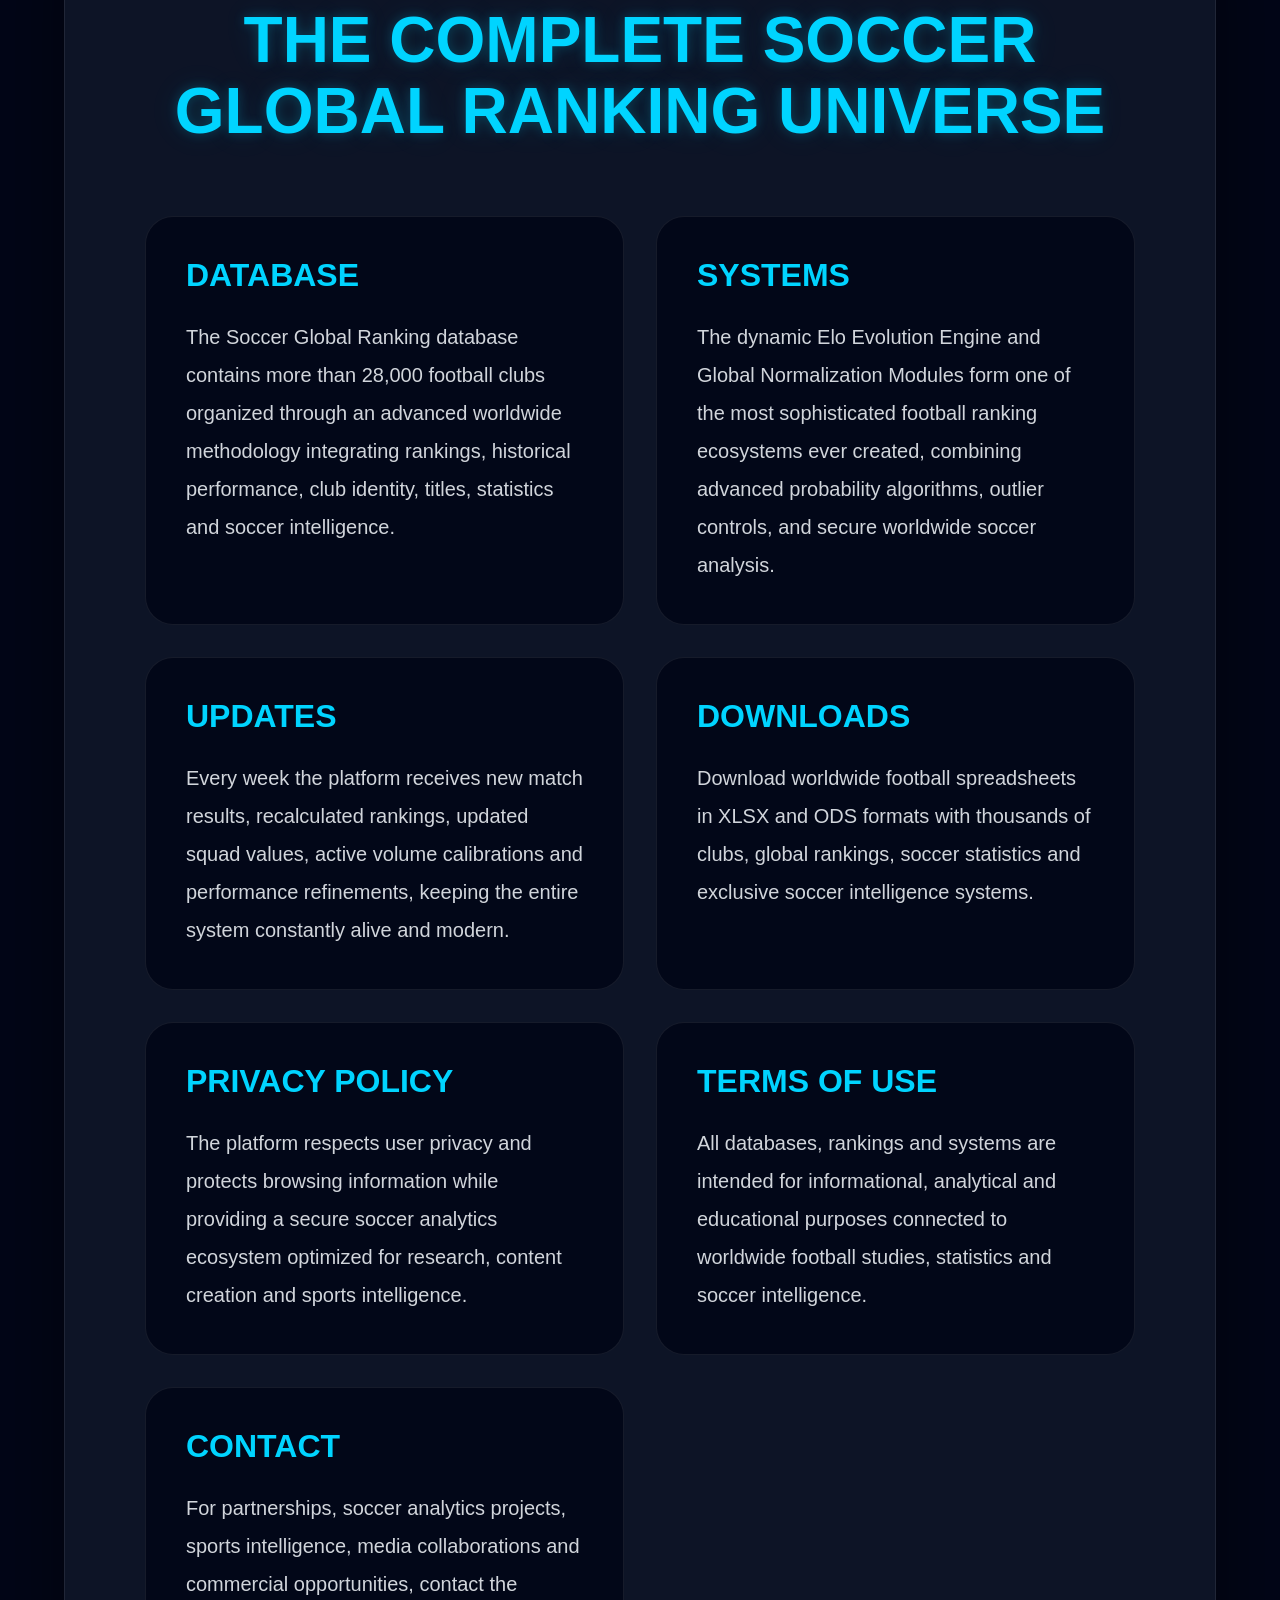
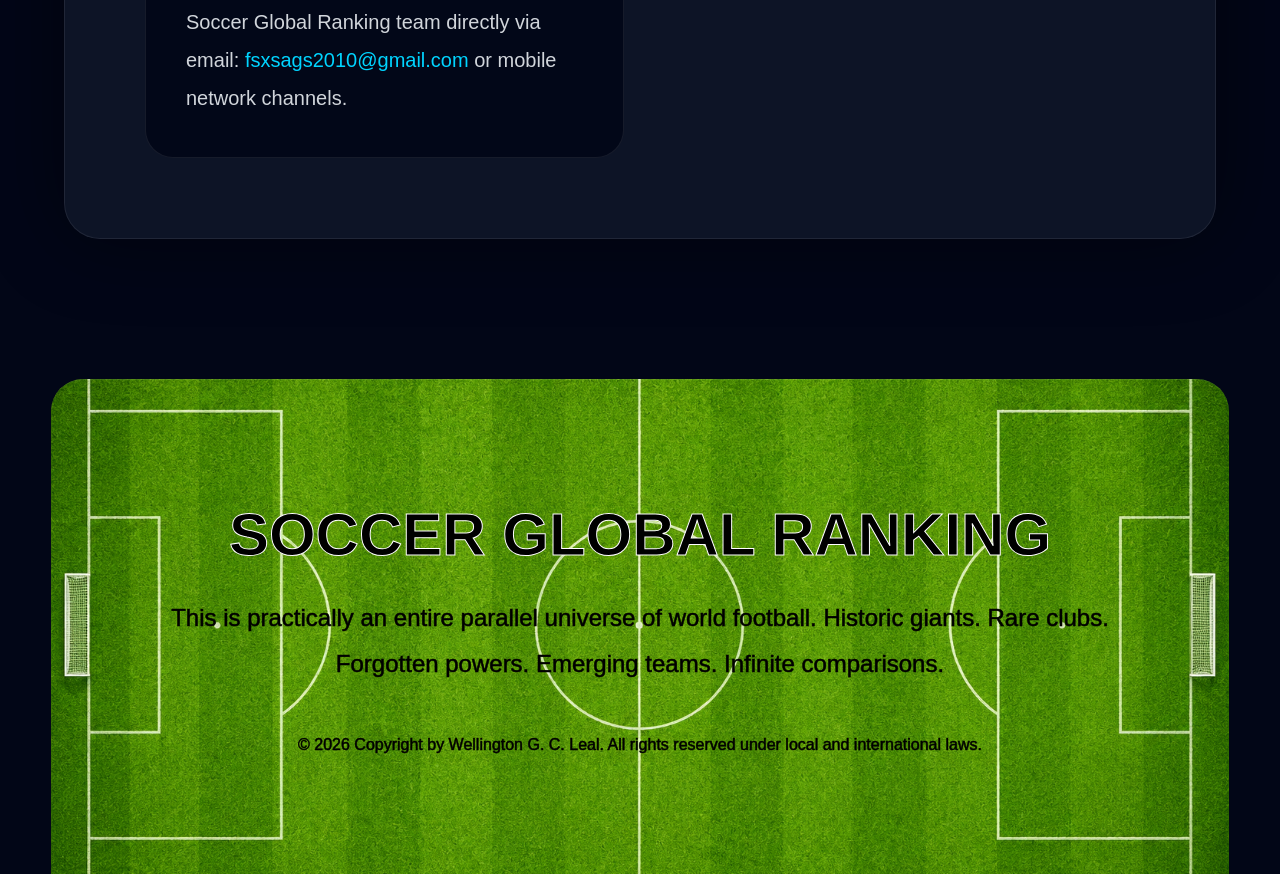
==== commit 54ed922b: "Add files via upload" ====
--- a/index.html
+++ b/index.html
@@ -8,7 +8,7 @@
 
 <title>Soccer Global Ranking | World Soccer Finally Organized</title>
 
-<meta name="description" content="The ultimate worldwide soccer intelligence platform with more than 14,000 football clubs, unified Global Elo Evolution Engine, advanced normalization algorithms, and comprehensive weekly analytical databases.">
+<meta name="description" content="The ultimate worldwide soccer intelligence platform with more than 28,000 football clubs, unified Global Elo Evolution Engine, advanced normalization algorithms, and comprehensive weekly analytical databases.">
 
 <meta name="keywords" content="soccer rankings, football rankings, SGR Formula, Elo Rating, Elo Evolution Engine, Global Normalization, soccer analytics, soccer database, soccer intelligence, world soccer clubs">
 
@@ -57,7 +57,7 @@
 </h1>
 
 <p>
-More than 14,000 soccer clubs worldwide organized inside a gigantic,
+More than 28,000 soccer clubs worldwide organized inside a gigantic,
 modern and highly sophisticated global system created by Wellington G. C. Leal.
 </p>
 
@@ -95,8 +95,8 @@
 
 	<ul style="margin-bottom: 30px;">
 		<li><strong>Position:</strong> Ranking position.</li>
-		<li><strong>SGR_Score:</strong> Final SGR score.</li>
-		<li><strong>Raw_Elo:</strong> Raw Elo points.</li>
+		<li><strong>TeamPowerScore:</strong> Team Power Score.</li>
+		<li><strong>MLRPowerScore:</strong> Master League Registry Power Score.</li>
 		<li><strong>Country:</strong> Club country.</li>
 		<li><strong>Name:</strong> Club name.</li>
 		<li><strong>Played:</strong> Matches played.</li>
@@ -104,7 +104,7 @@
 		<li><strong>GoalsFor / GoalsAgainst:</strong> Goals scored/conceded.</li>
 		<li><strong>GoalDifference:</strong> Goal difference.</li>
 		<li><strong>Points:</strong> League points.</li>
-		<li><strong>MaxTeamPowerScore:</strong> Team strength.</li>
+		<li><strong>Leagues:</strong> Leagues Played In.</li>
 	</ul>
 
         <h2>
@@ -117,7 +117,7 @@
 <section class="stats">
 
 <div class="card">
-<h2>14,000+</h2>
+<h2>28,000+</h2>
 <p>Soccer Clubs</p>
 </div>
 
@@ -275,7 +275,7 @@
 <h3>SOCCER GLOBAL RANKING XLSX</h3>
 
 <p>
-Complete worldwide soccer database containing more than 14,000 clubs worldwide.
+Complete worldwide soccer database containing more than 28,000 clubs worldwide.
 </p>
 
 <a href="downloads/Soccer_Global_Ranking_14000_Clubs.xlsx" class="download-btn">
@@ -367,7 +367,7 @@
 
 <div class="future-grid">
 
-<div>MORE THAN 14,000 CLUBS</div>
+<div>MORE THAN 28,000 CLUBS</div>
 <div>WEEKLY UPDATES</div>
 <div>GLOBAL DATA</div>
 <div>EXCLUSIVE SYSTEM</div>
@@ -387,7 +387,7 @@
 <div class="info-box">
 <h3>DATABASE</h3>
 <p>
-The Soccer Global Ranking database contains more than 14,000 football clubs organized through an advanced worldwide methodology integrating rankings, historical performance, club identity, titles, statistics and soccer intelligence.
+The Soccer Global Ranking database contains more than 28,000 football clubs organized through an advanced worldwide methodology integrating rankings, historical performance, club identity, titles, statistics and soccer intelligence.
 </p>
 </div>
 
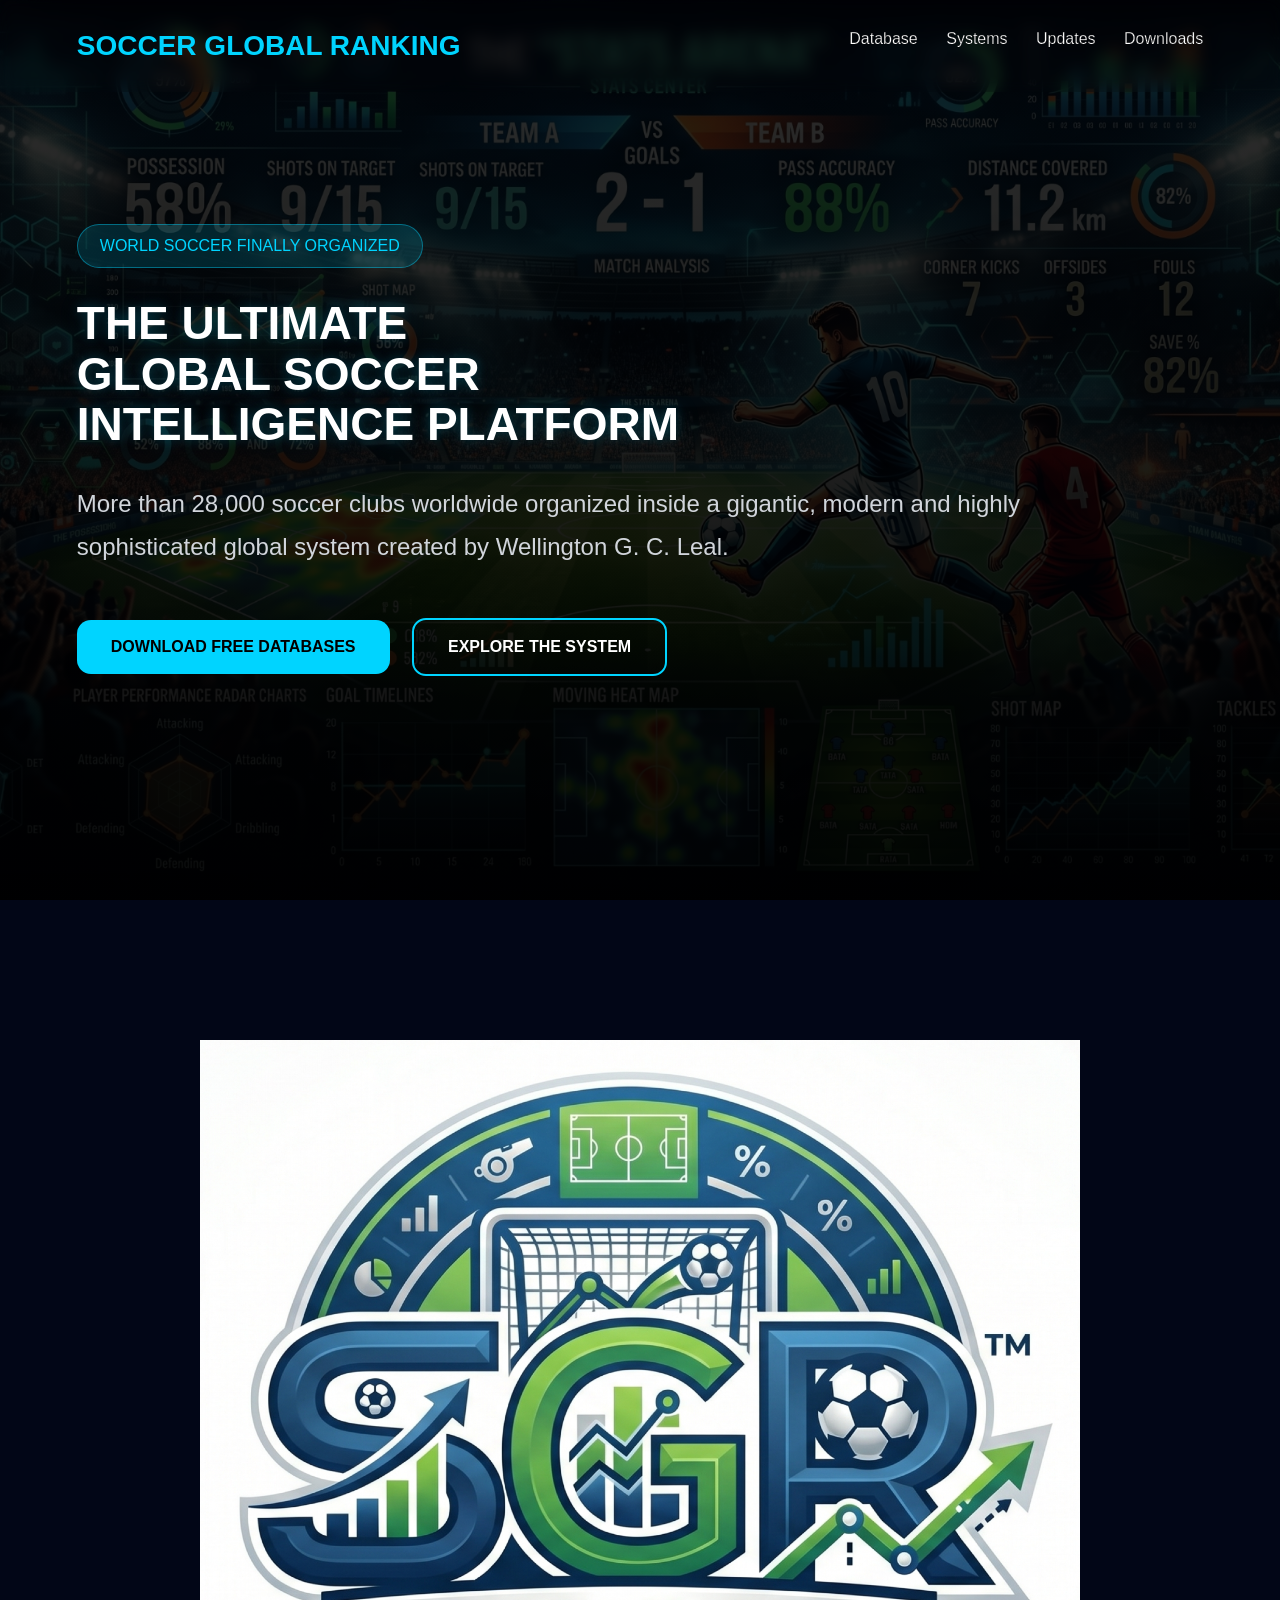
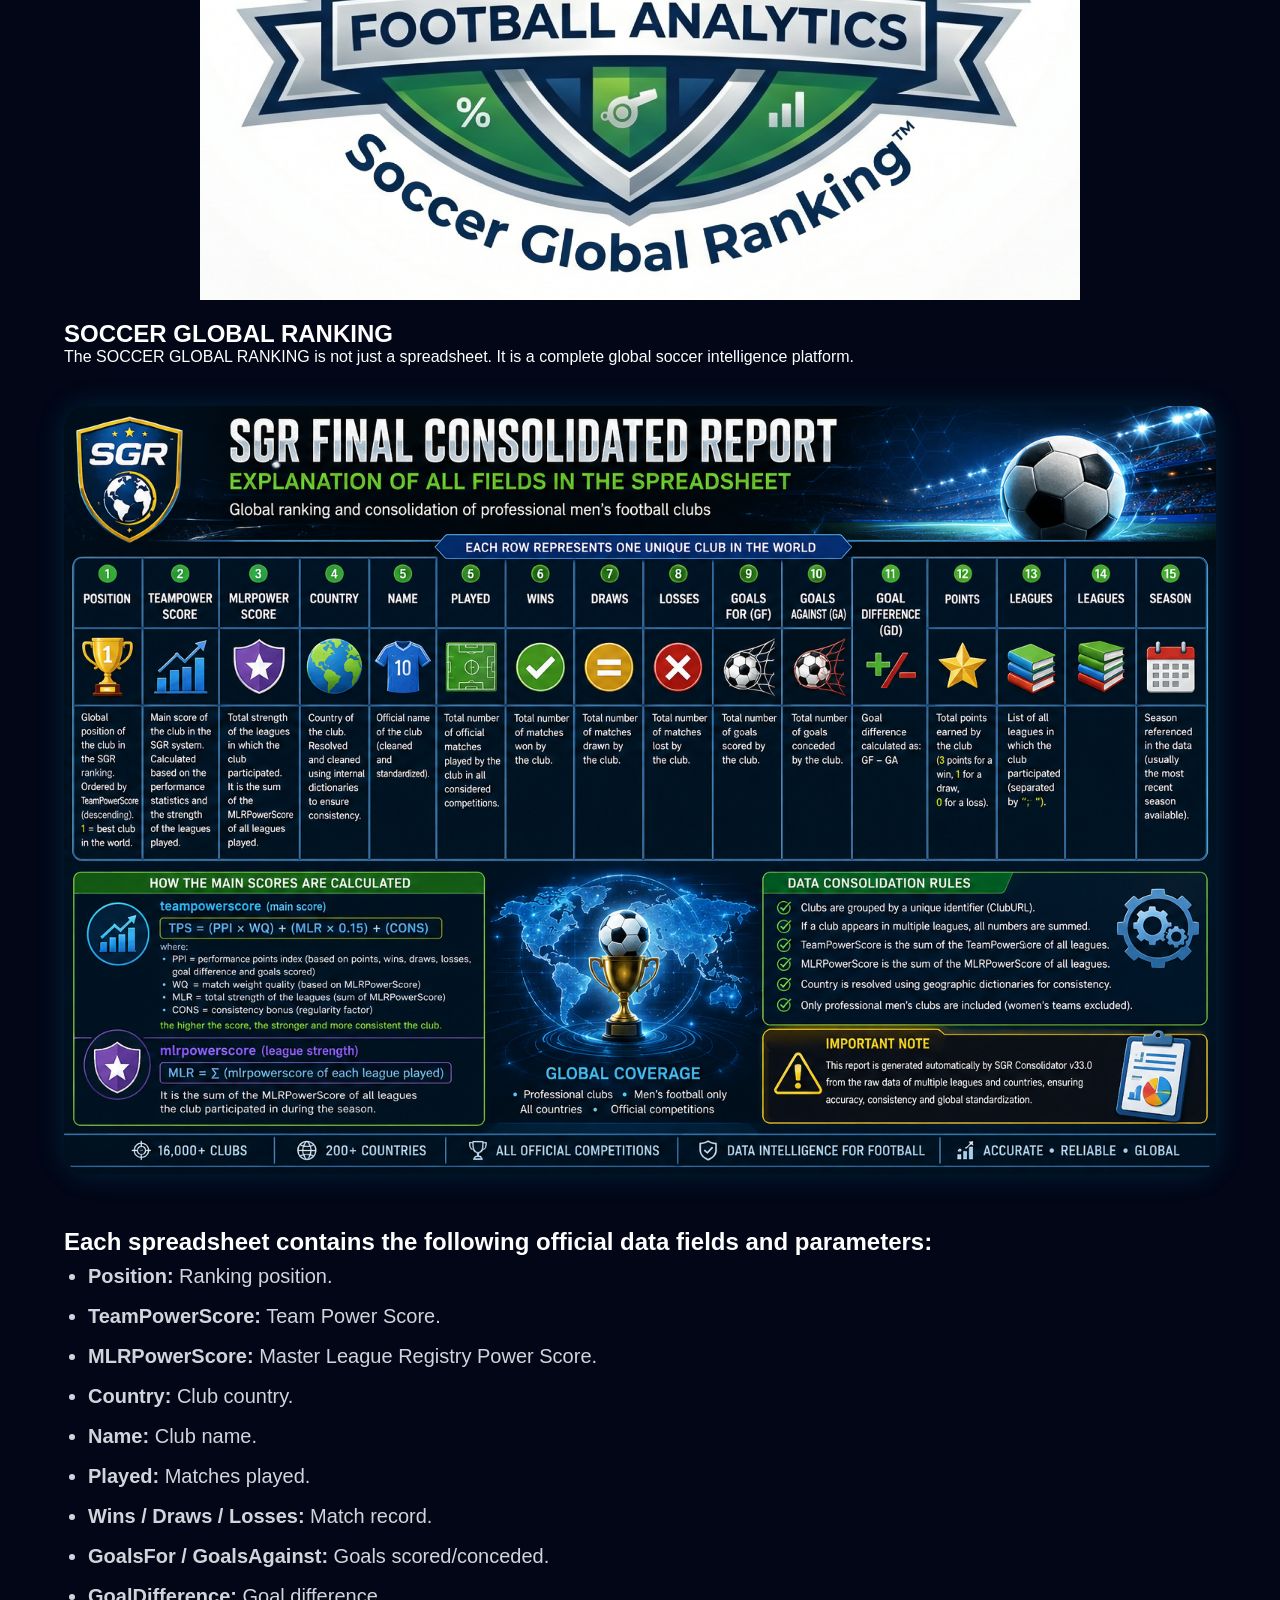
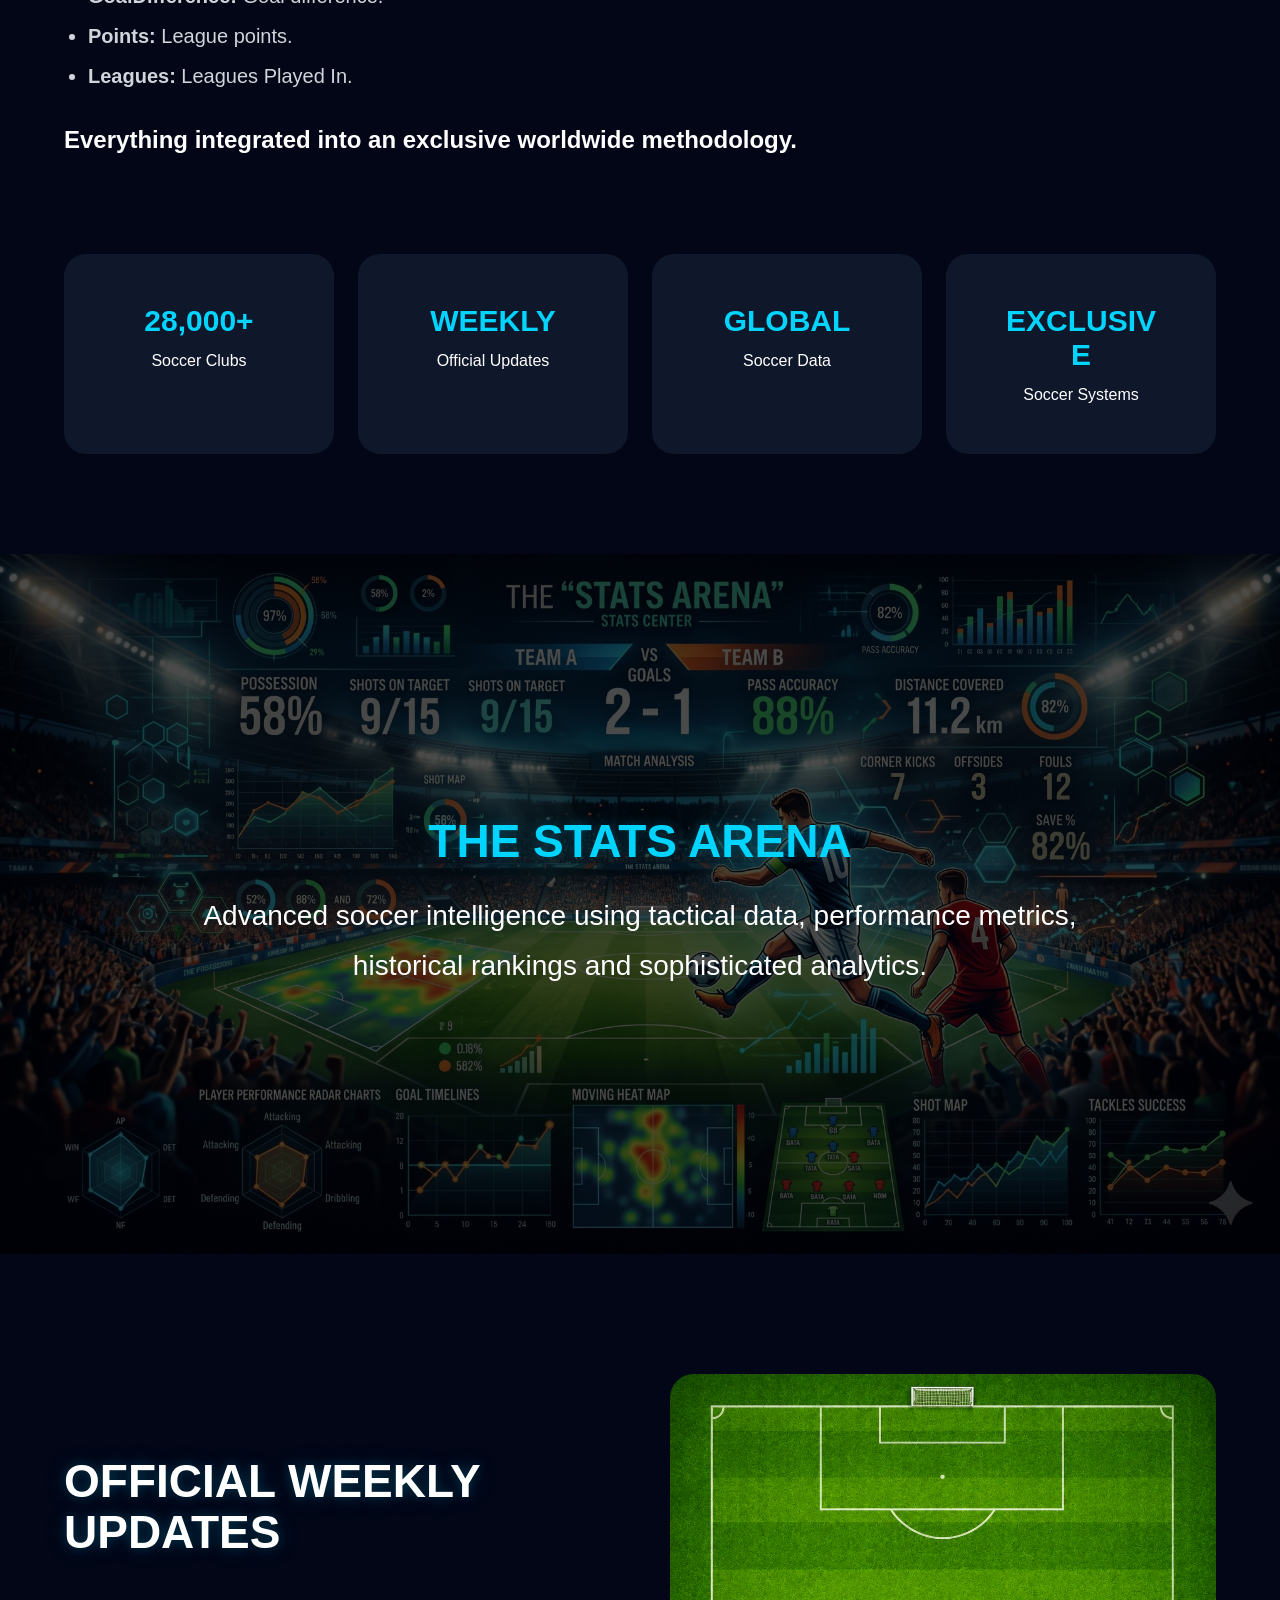
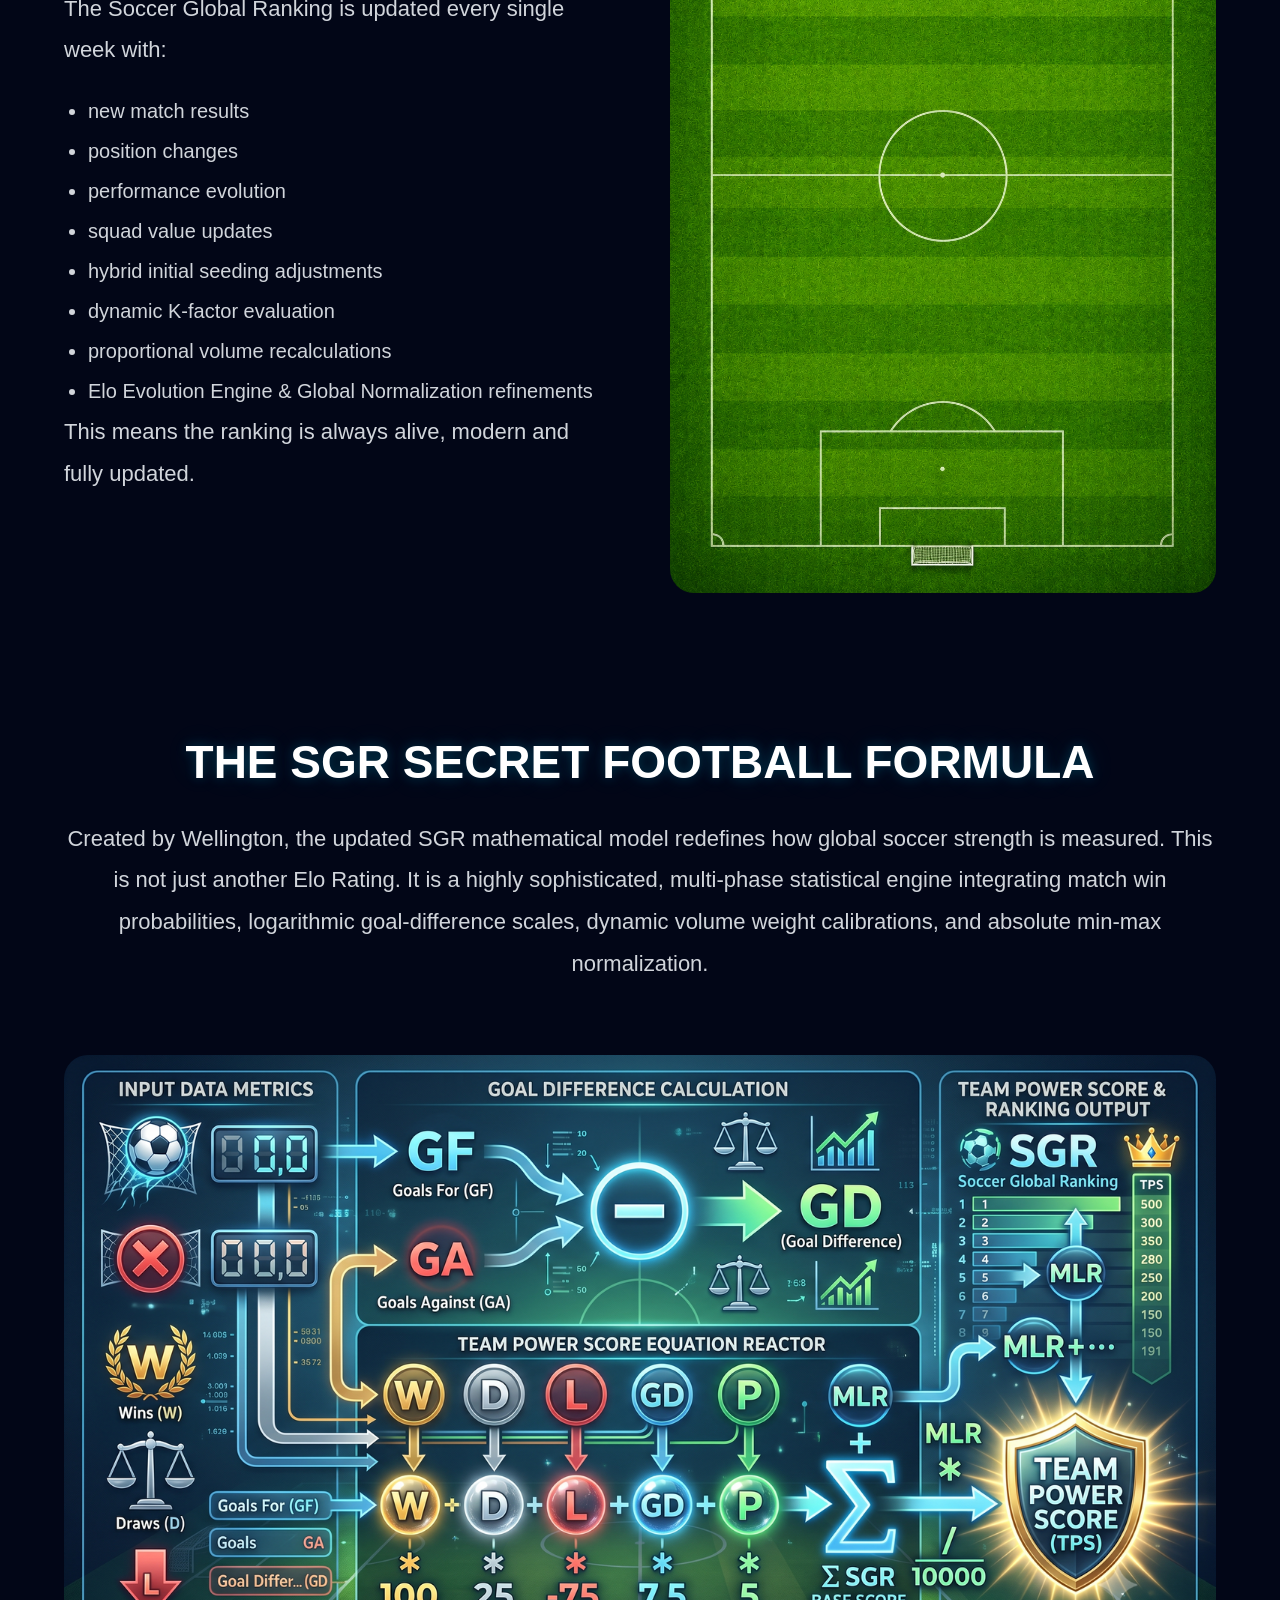
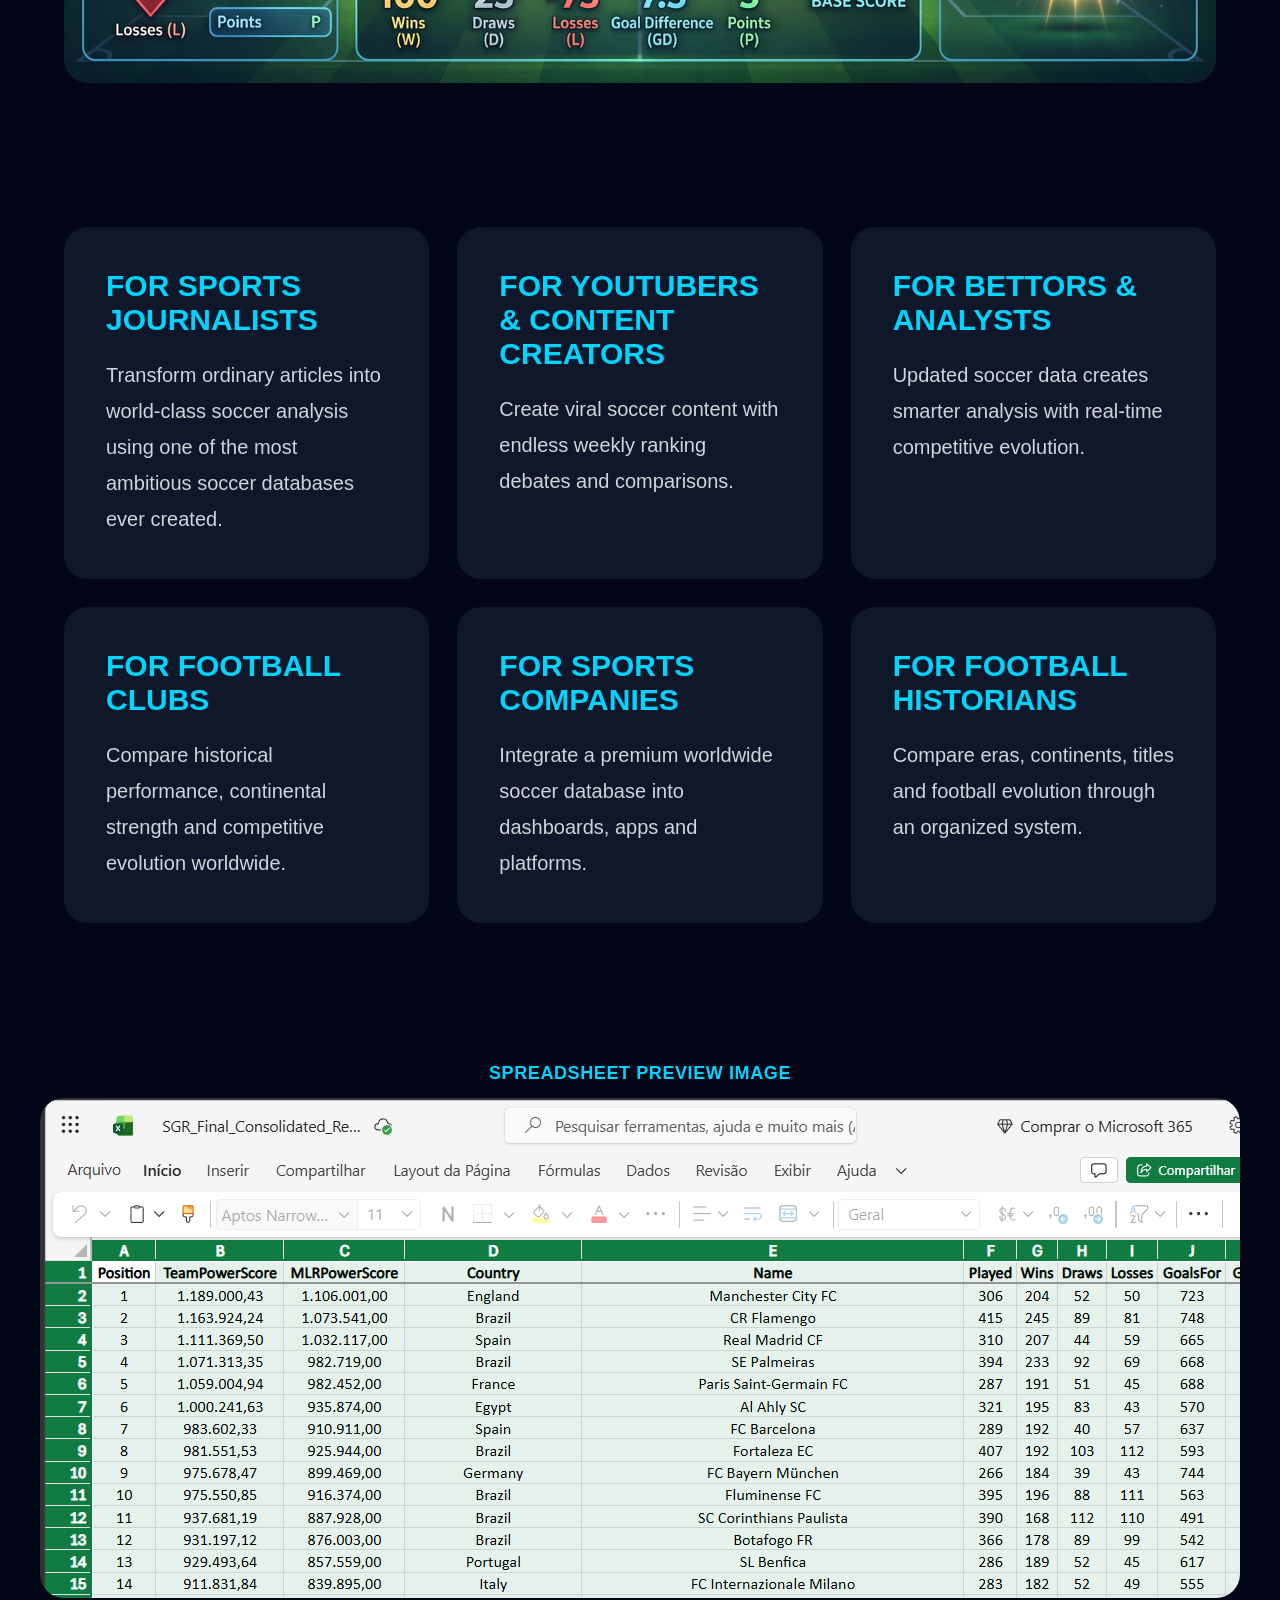
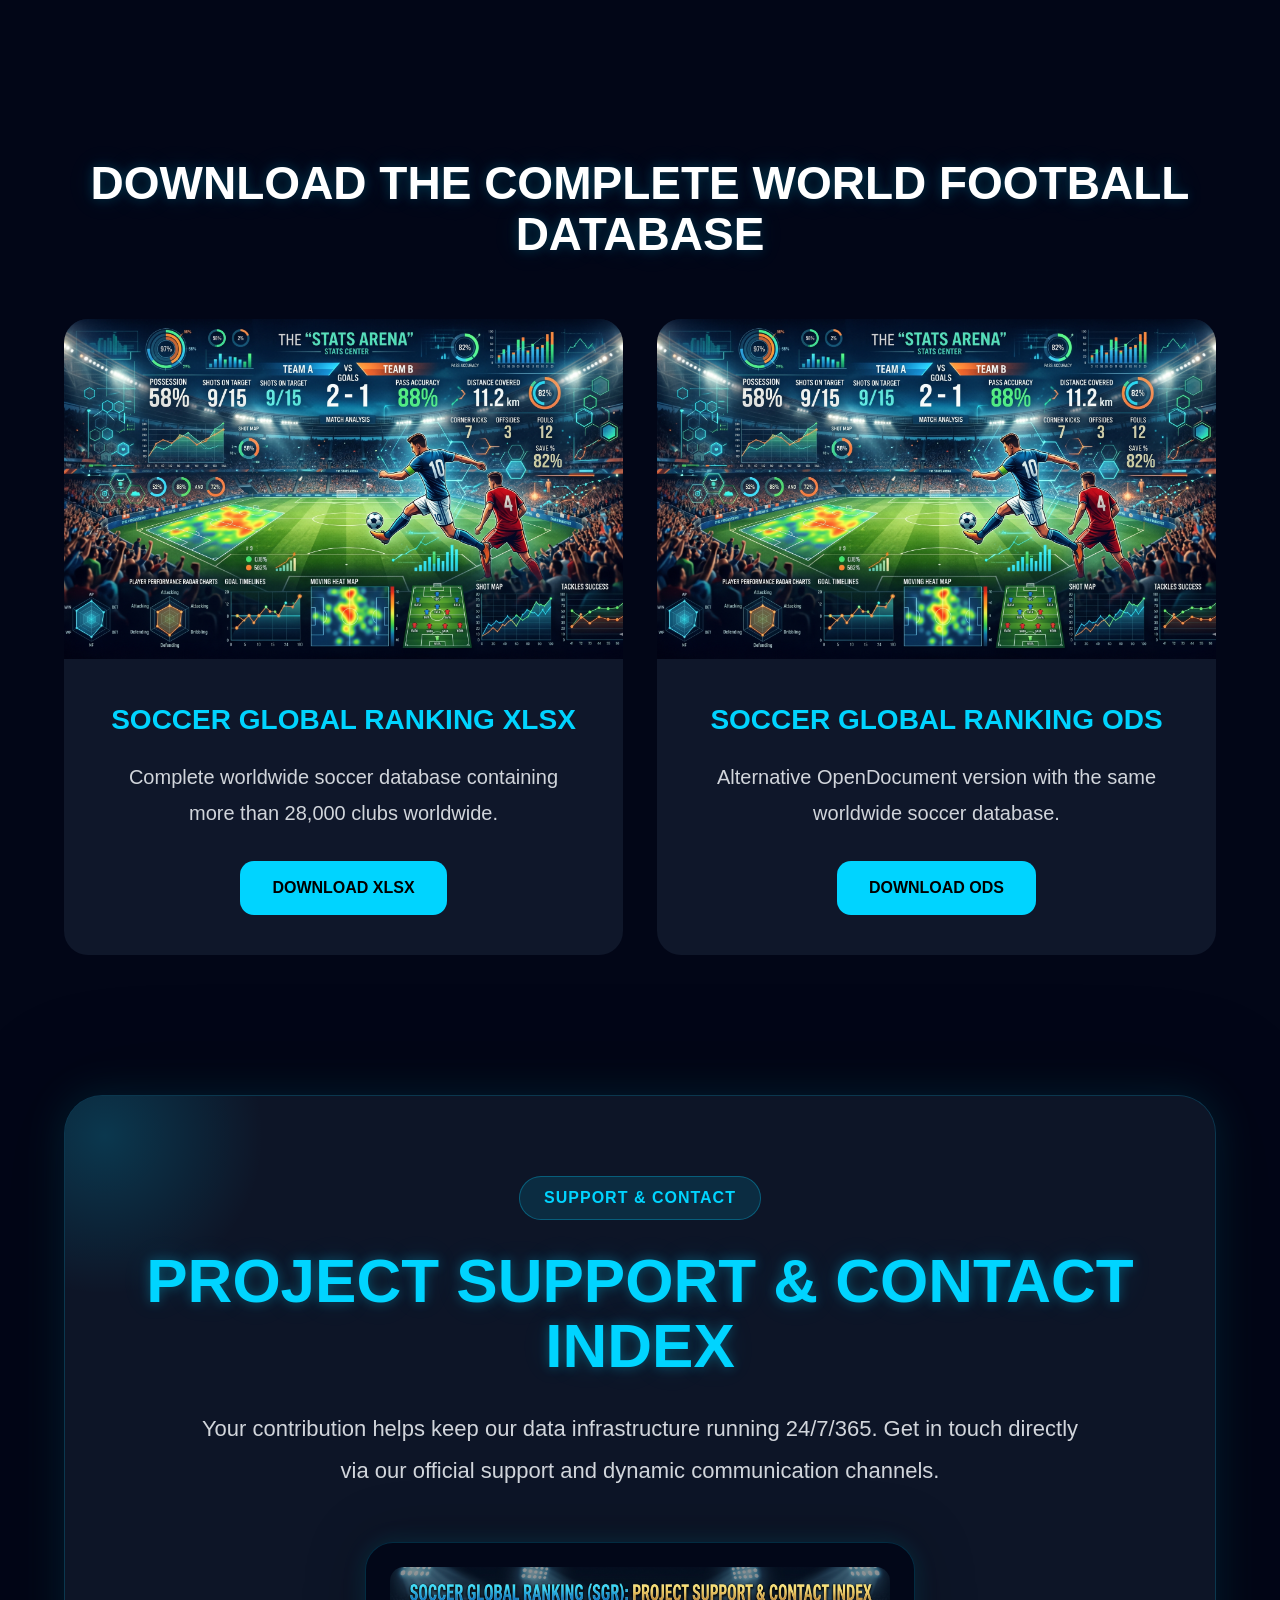
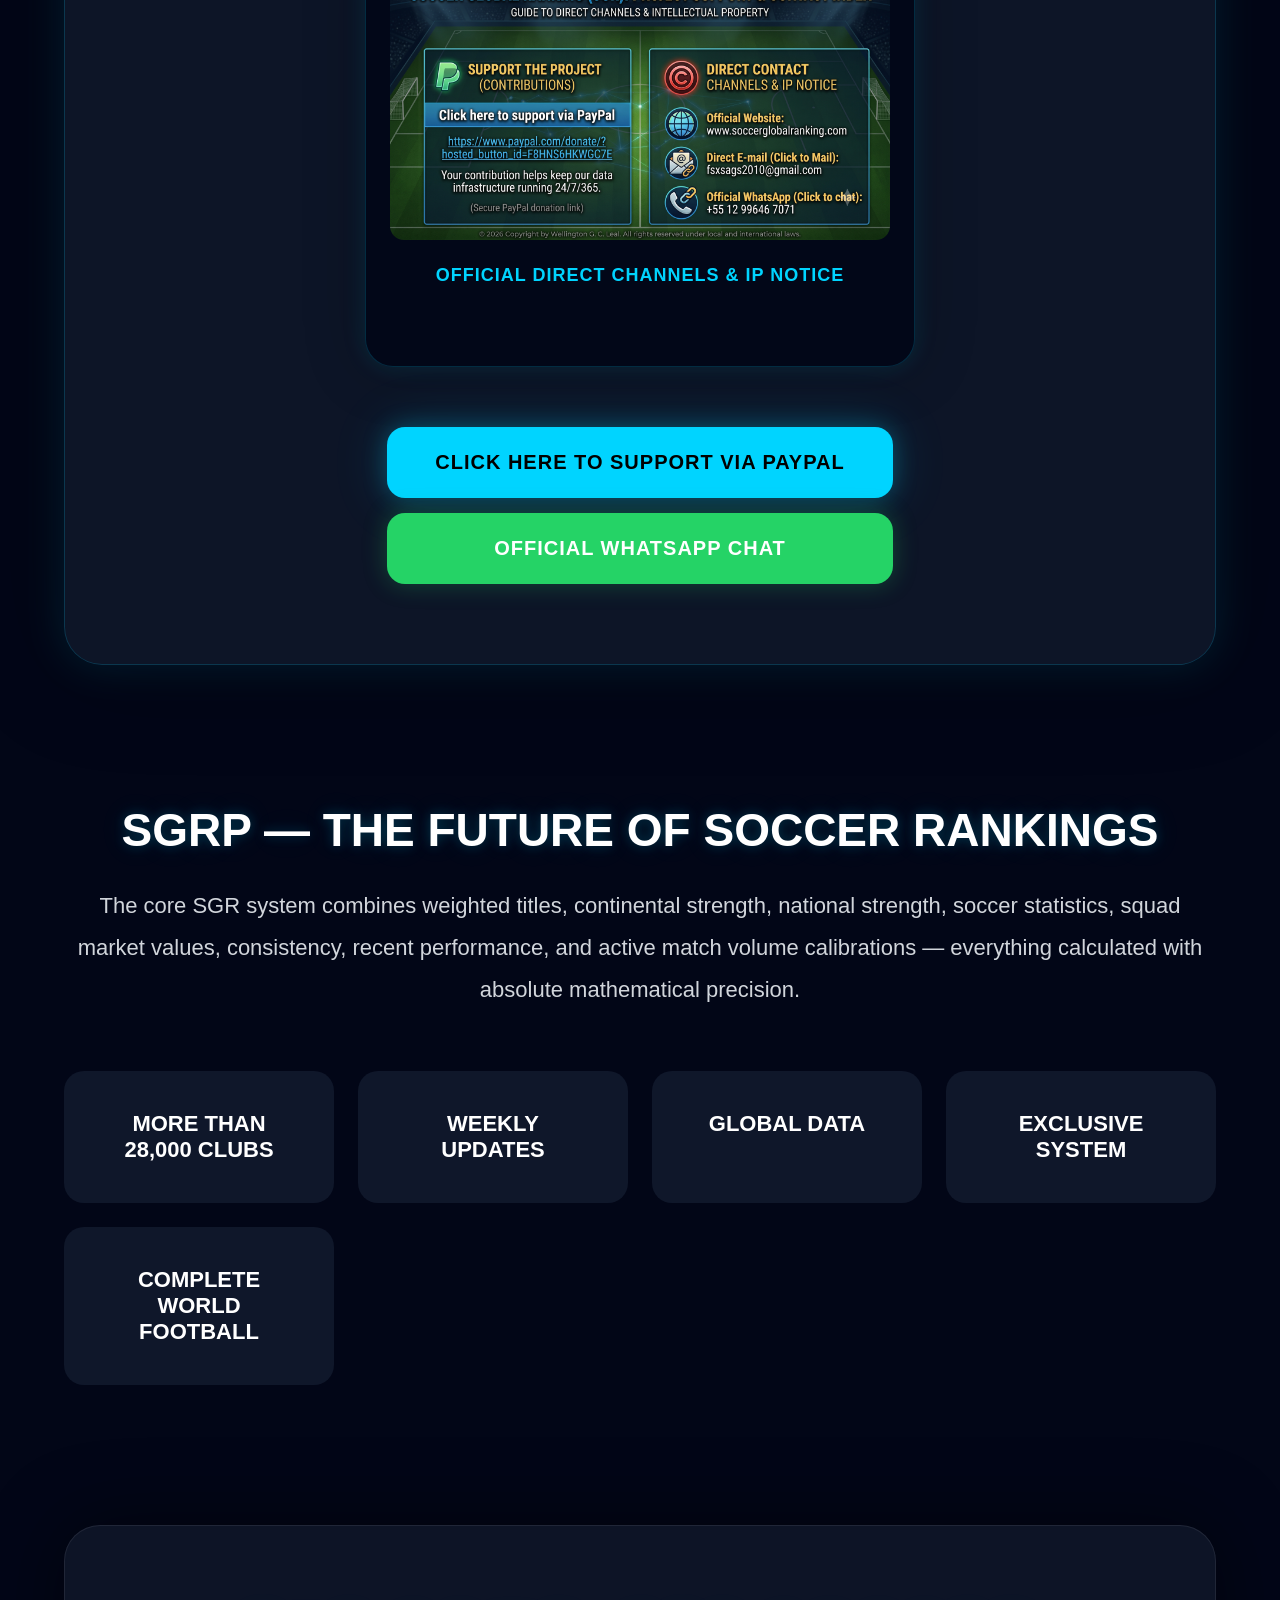
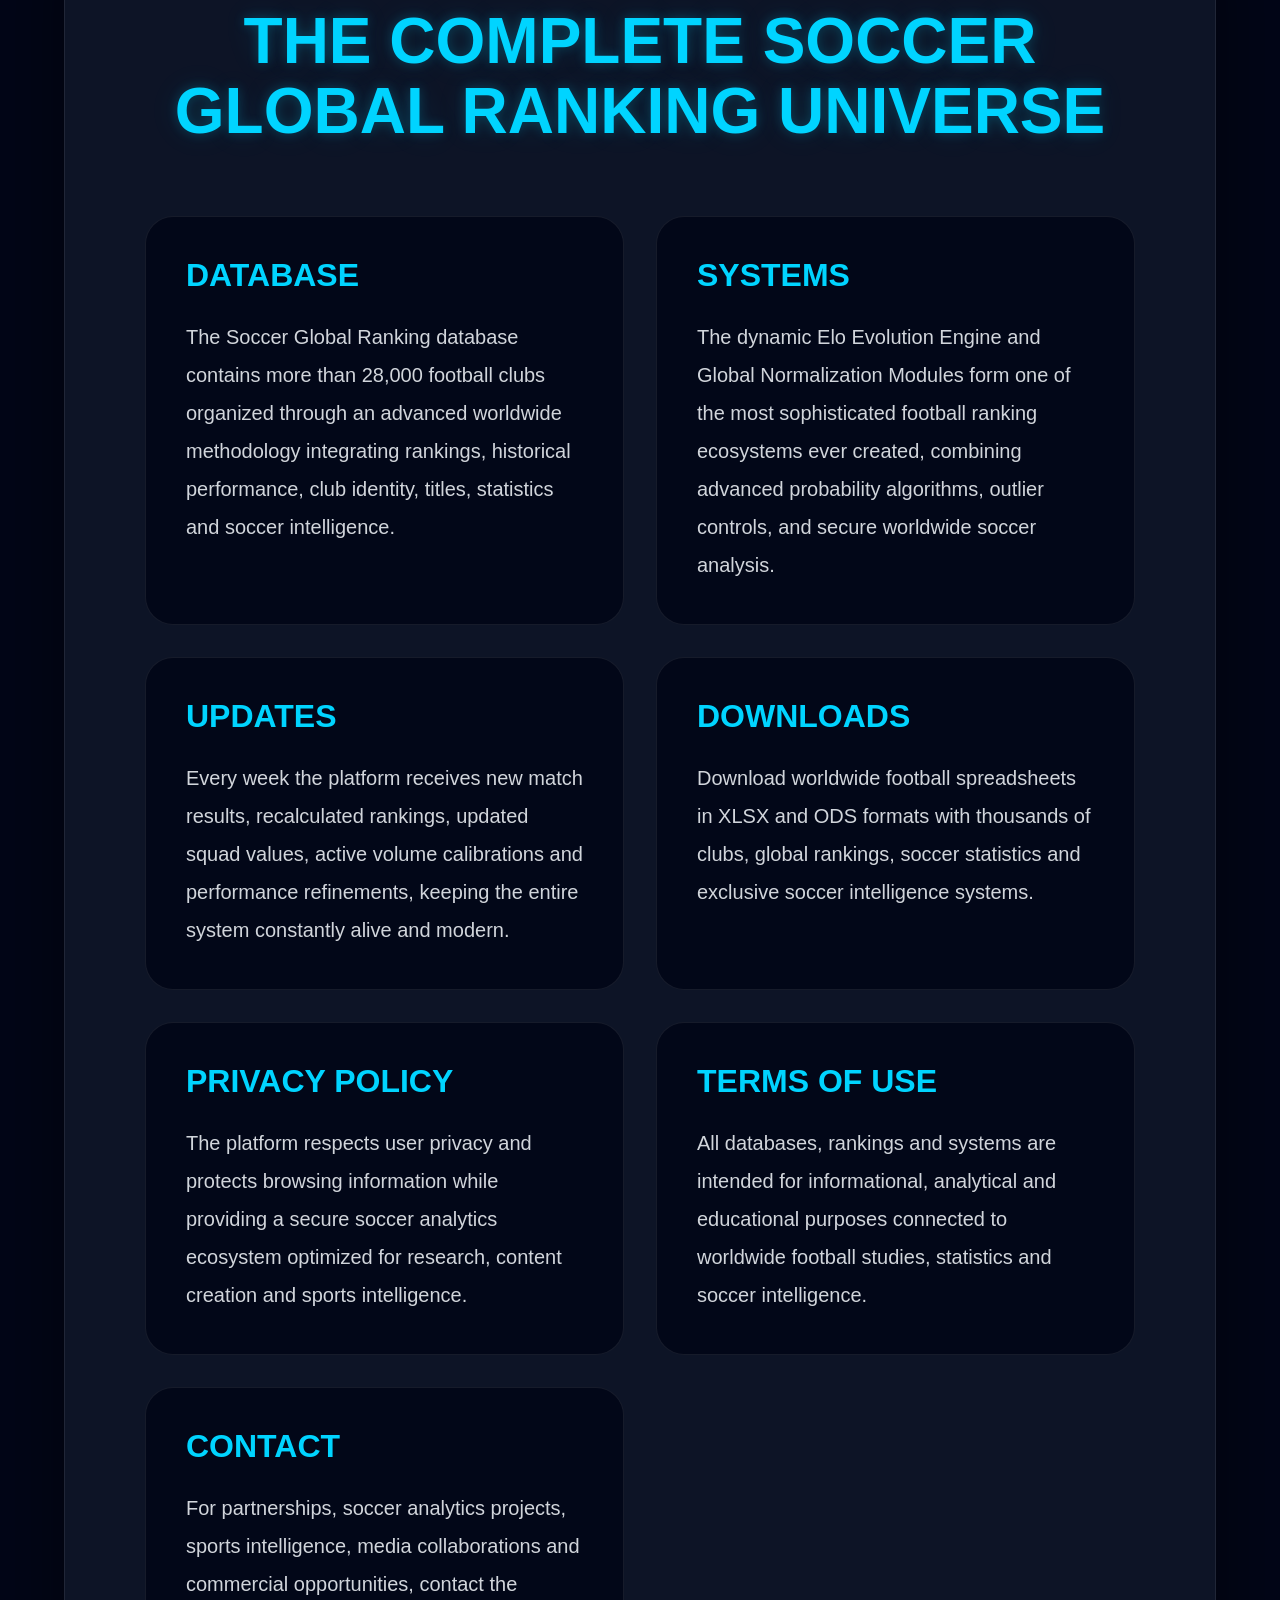
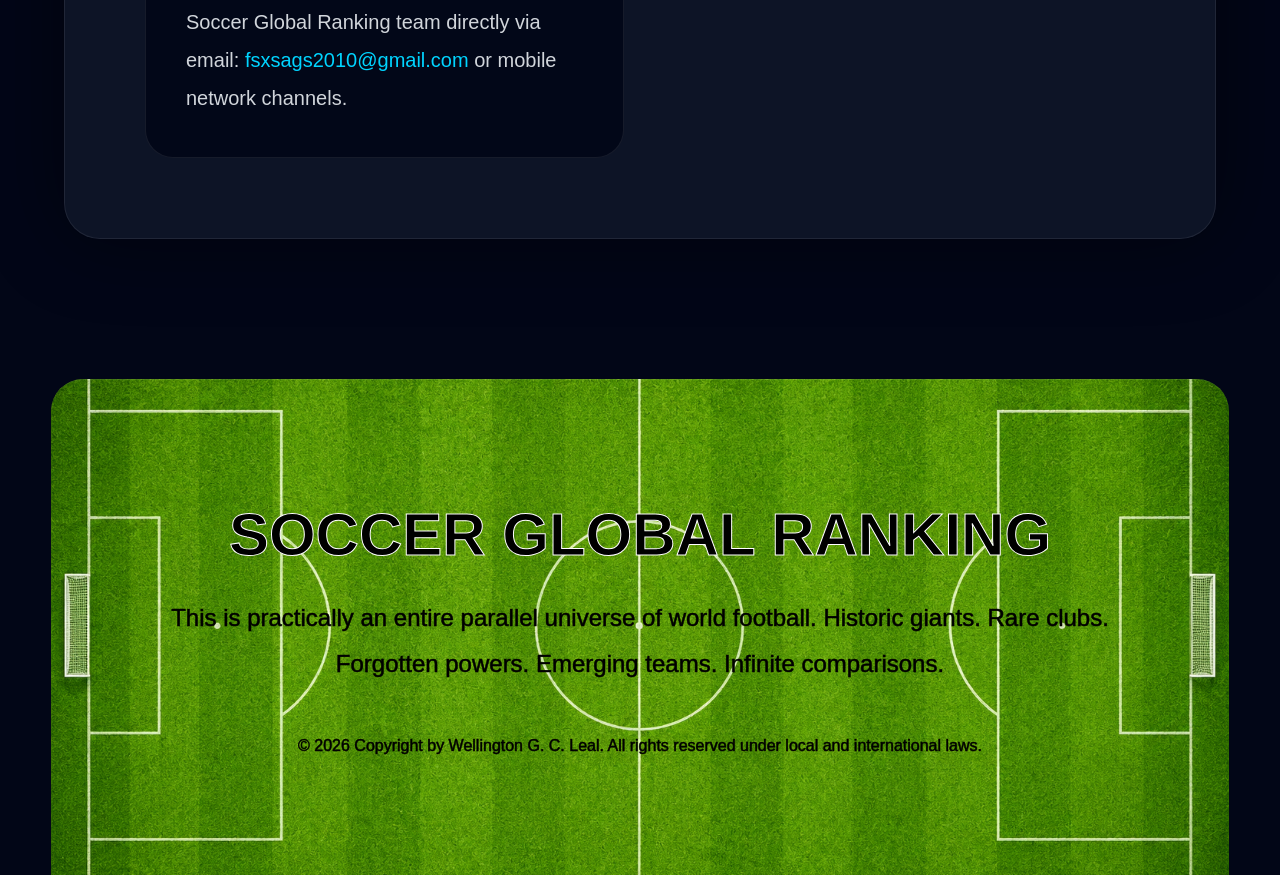
==== commit 5bf79796: "Add files via upload" ====
--- a/index.html
+++ b/index.html
@@ -278,7 +278,7 @@
 Complete worldwide soccer database containing more than 28,000 clubs worldwide.
 </p>
 
-<a href="downloads/Soccer_Global_Ranking_14000_Clubs.xlsx" class="download-btn">
+<a href="downloads/Soccer_Global_Ranking_28000_Clubs.xlsx" class="download-btn">
 DOWNLOAD XLSX
 </a>
 
@@ -298,7 +298,7 @@
 Alternative OpenDocument version with the same worldwide soccer database.
 </p>
 
-<a href="downloads/Soccer_Global_Ranking_14000_Clubs.ods" class="download-btn">
+<a href="downloads/Soccer_Global_Ranking_28000_Clubs.ods" class="download-btn">
 DOWNLOAD ODS
 </a>
 
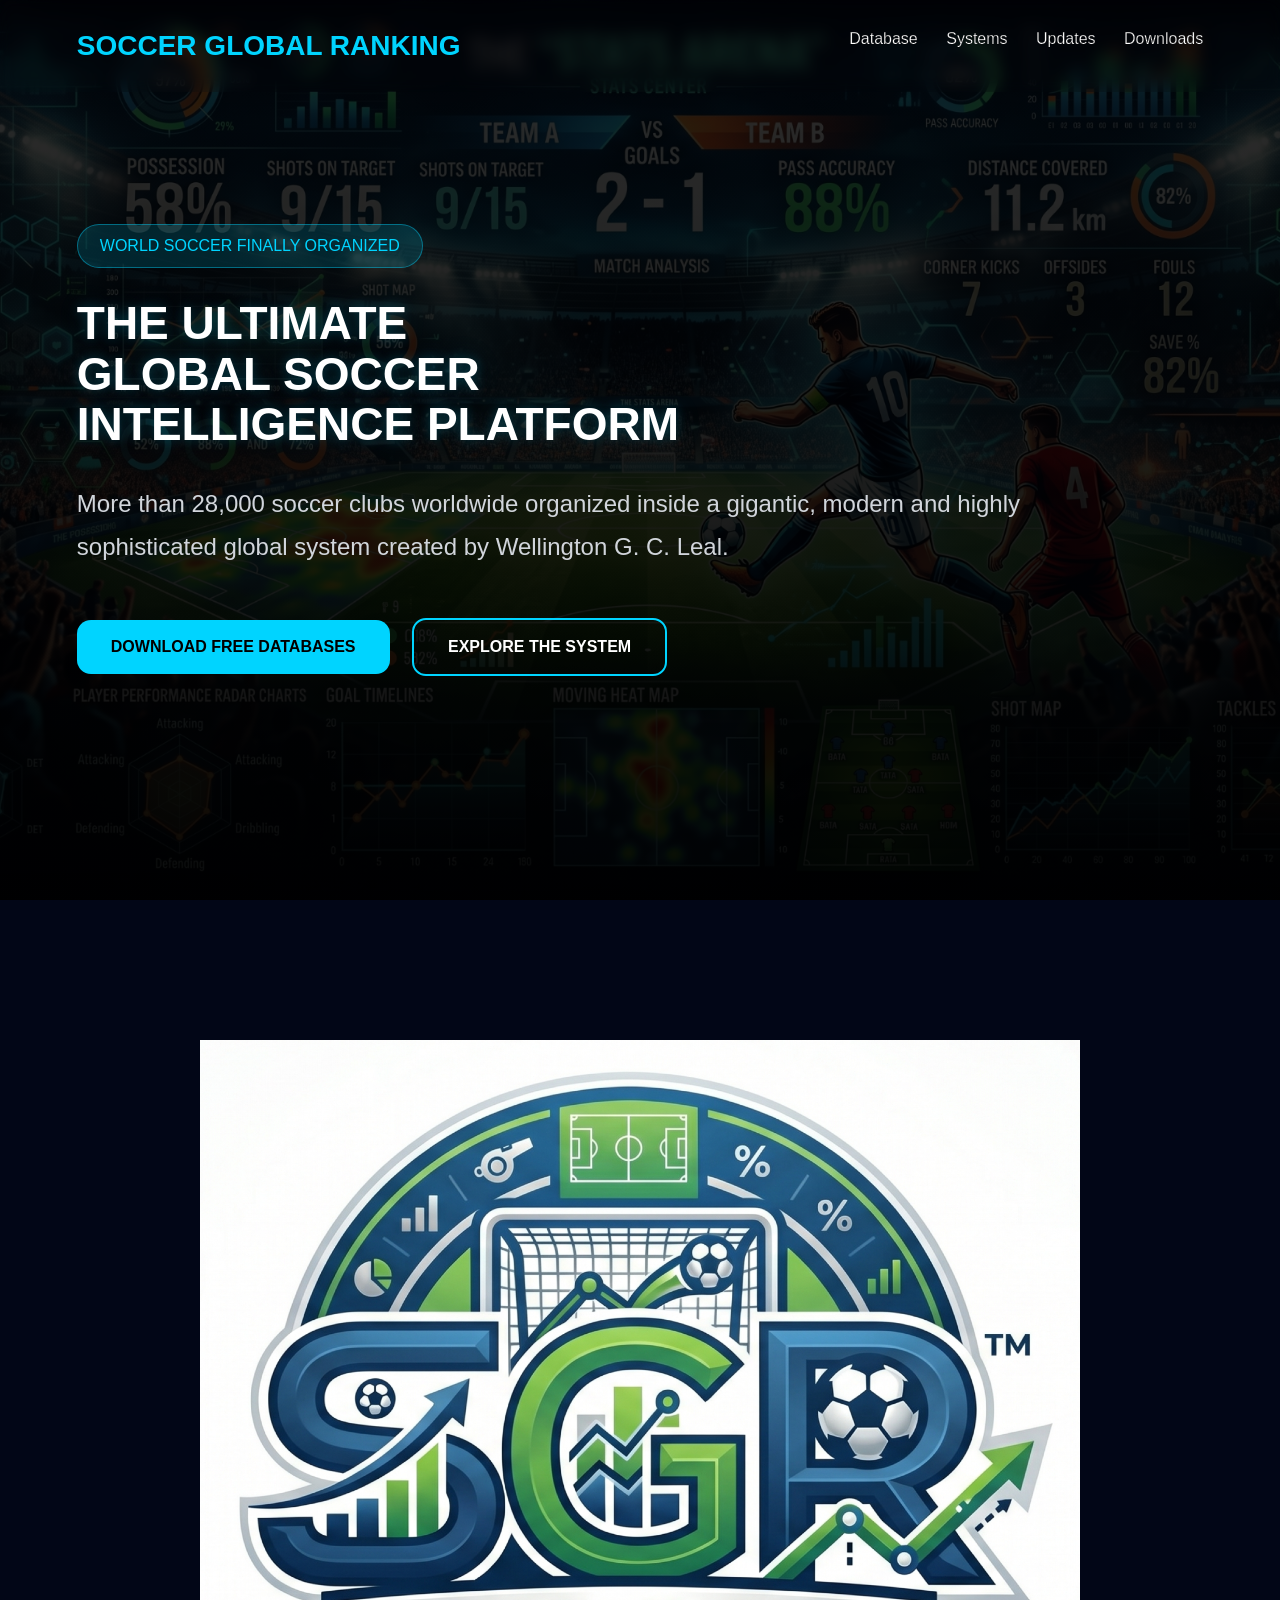
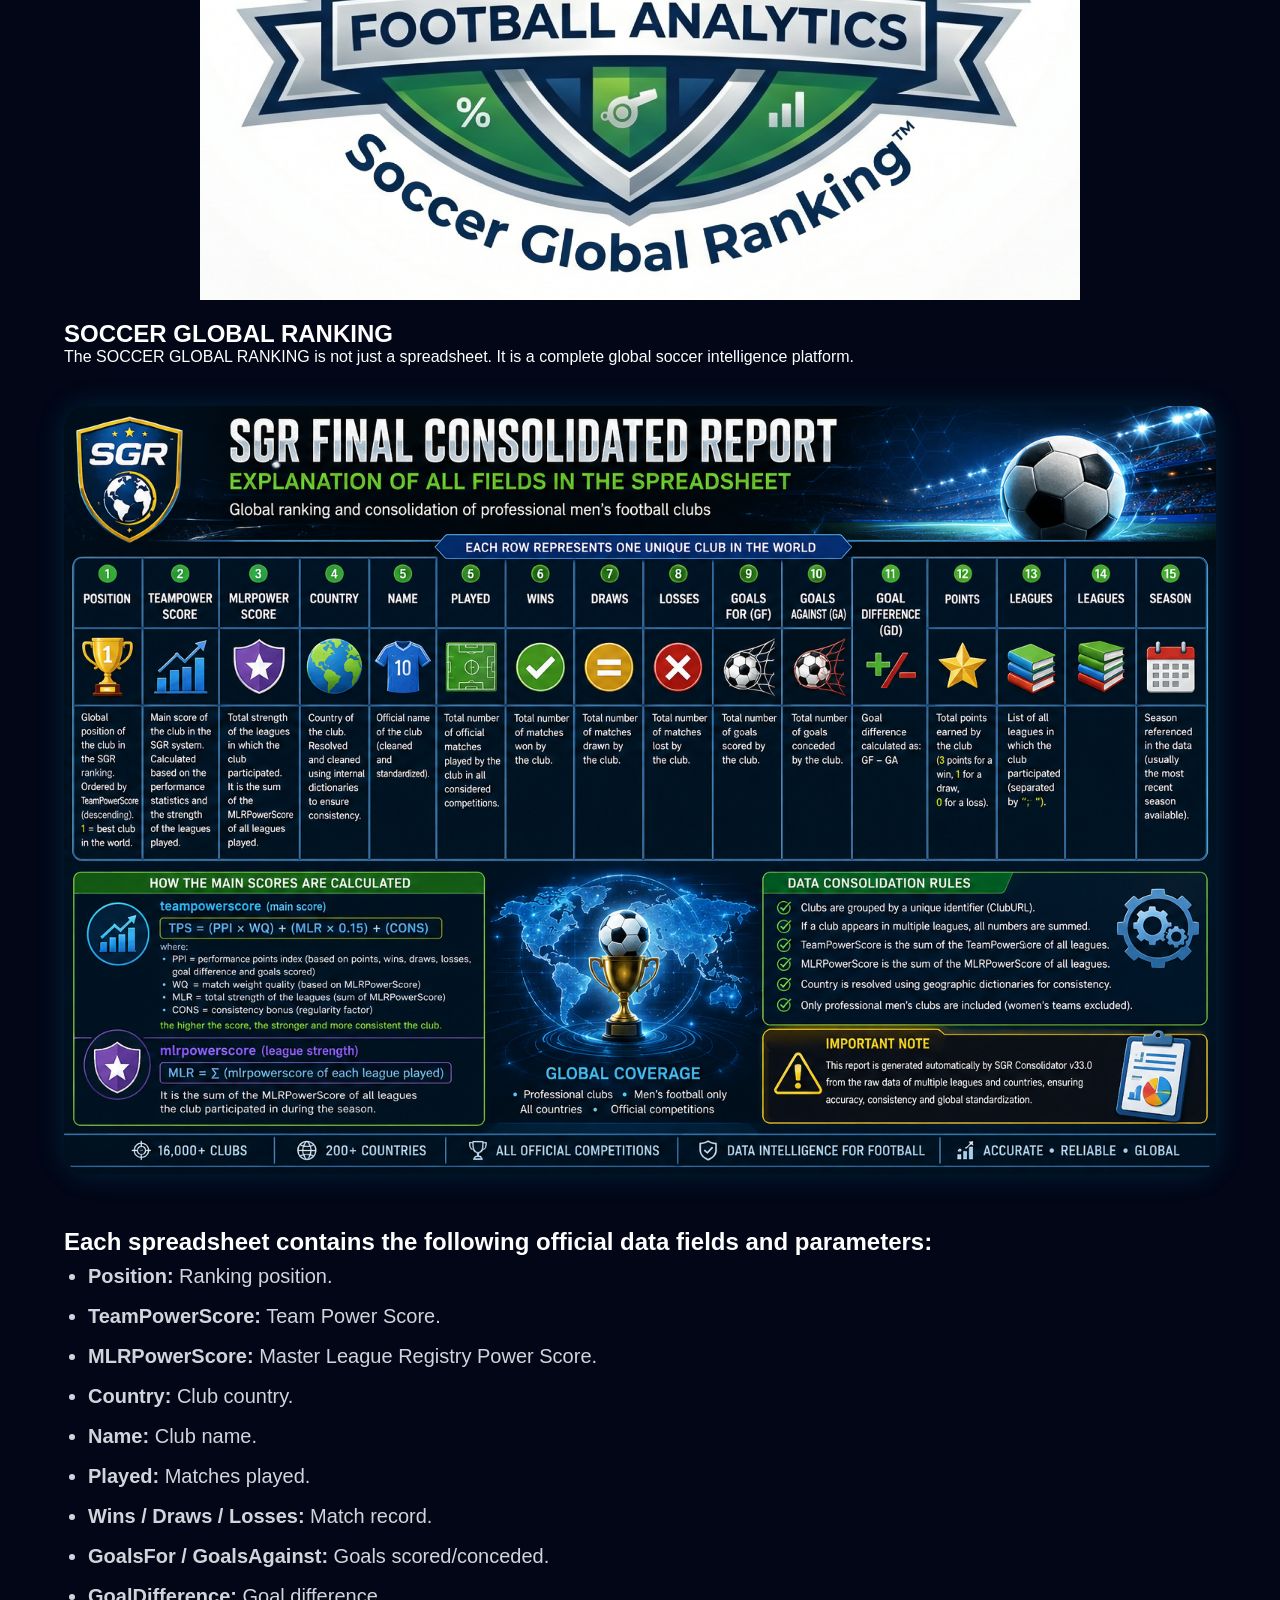
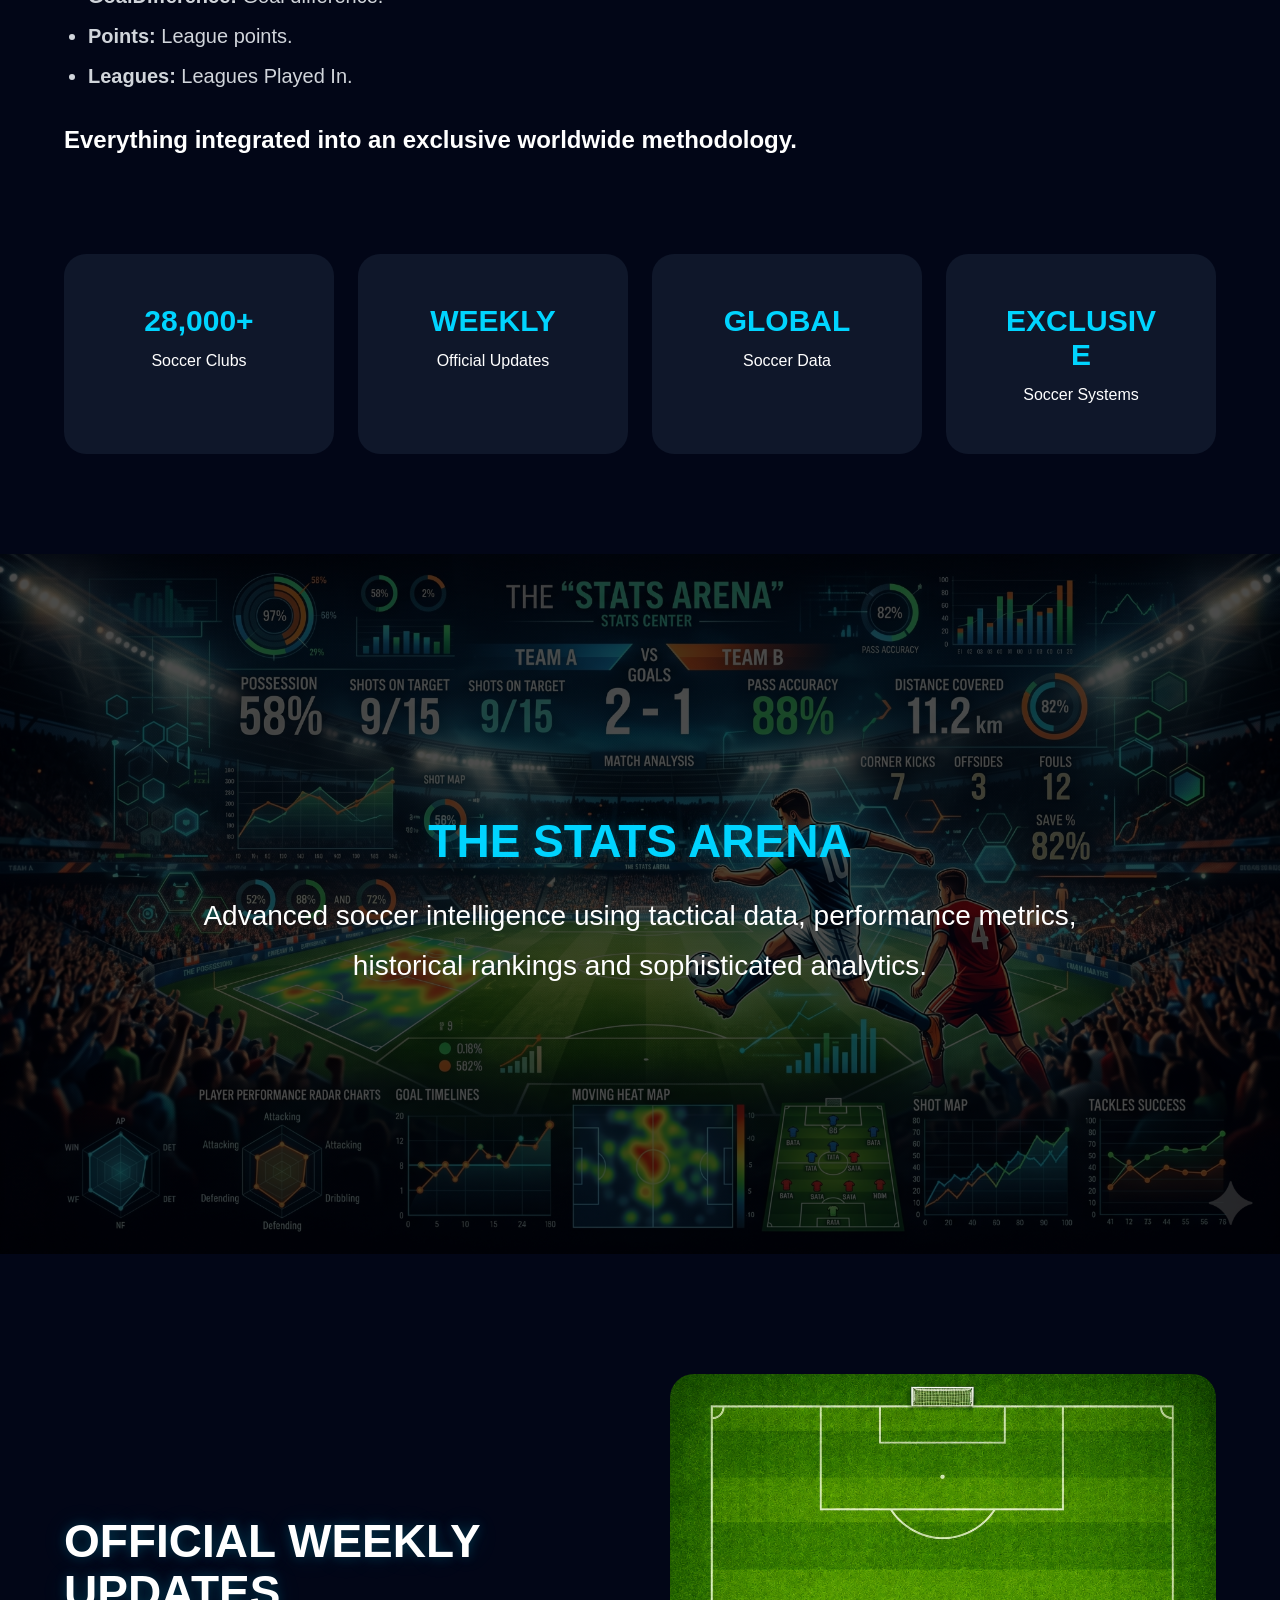
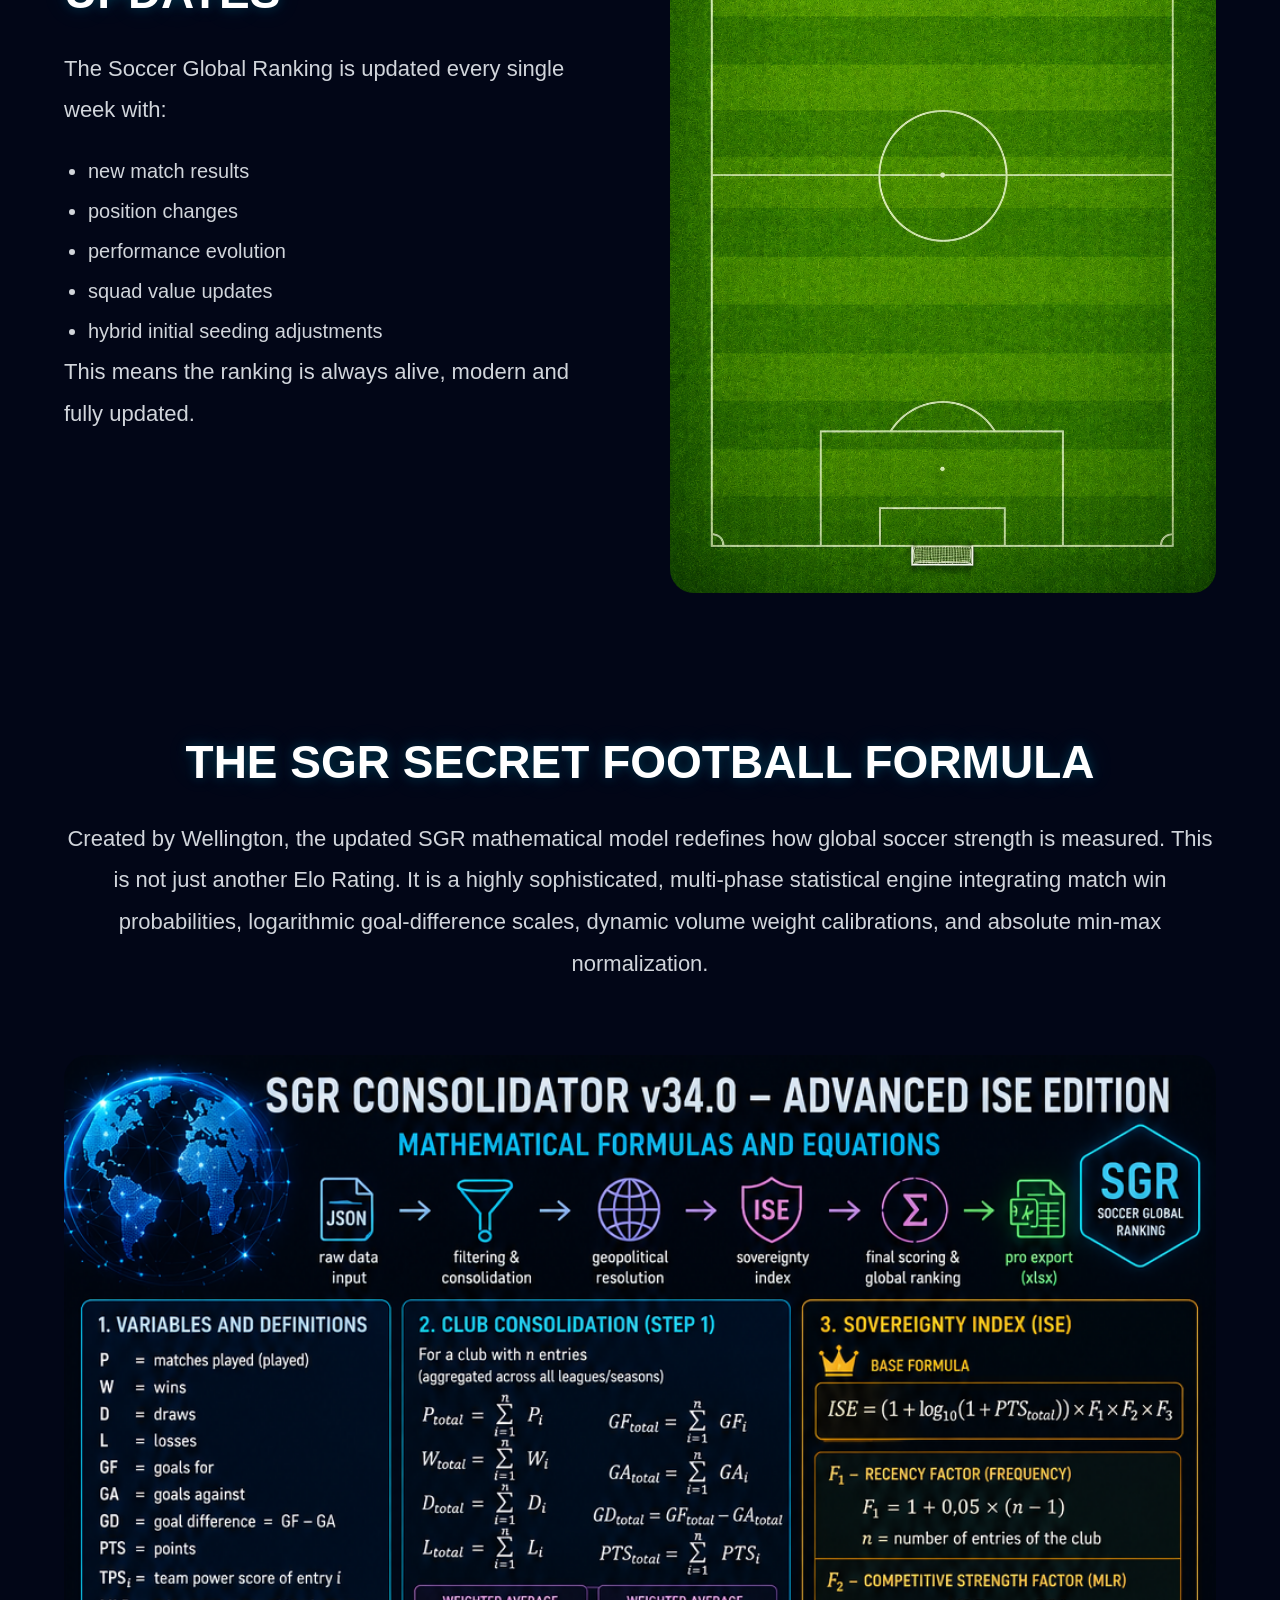
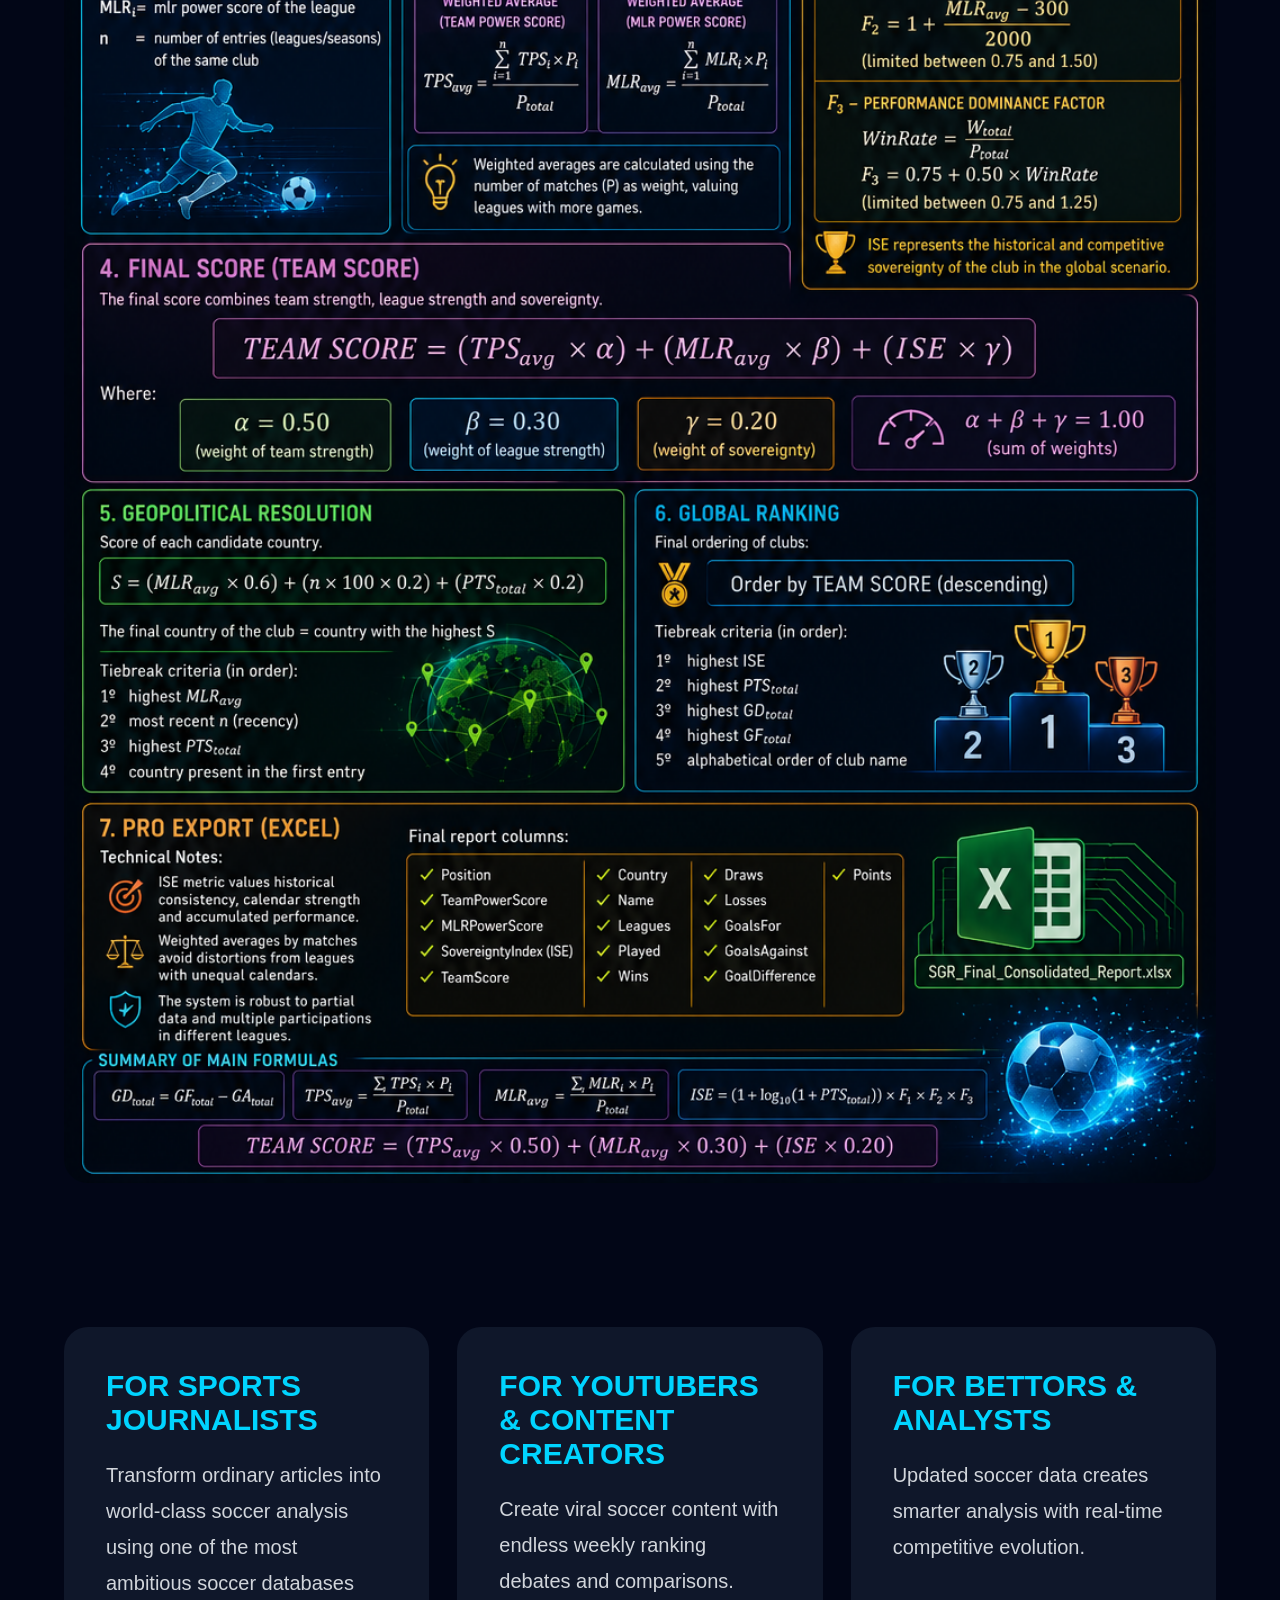
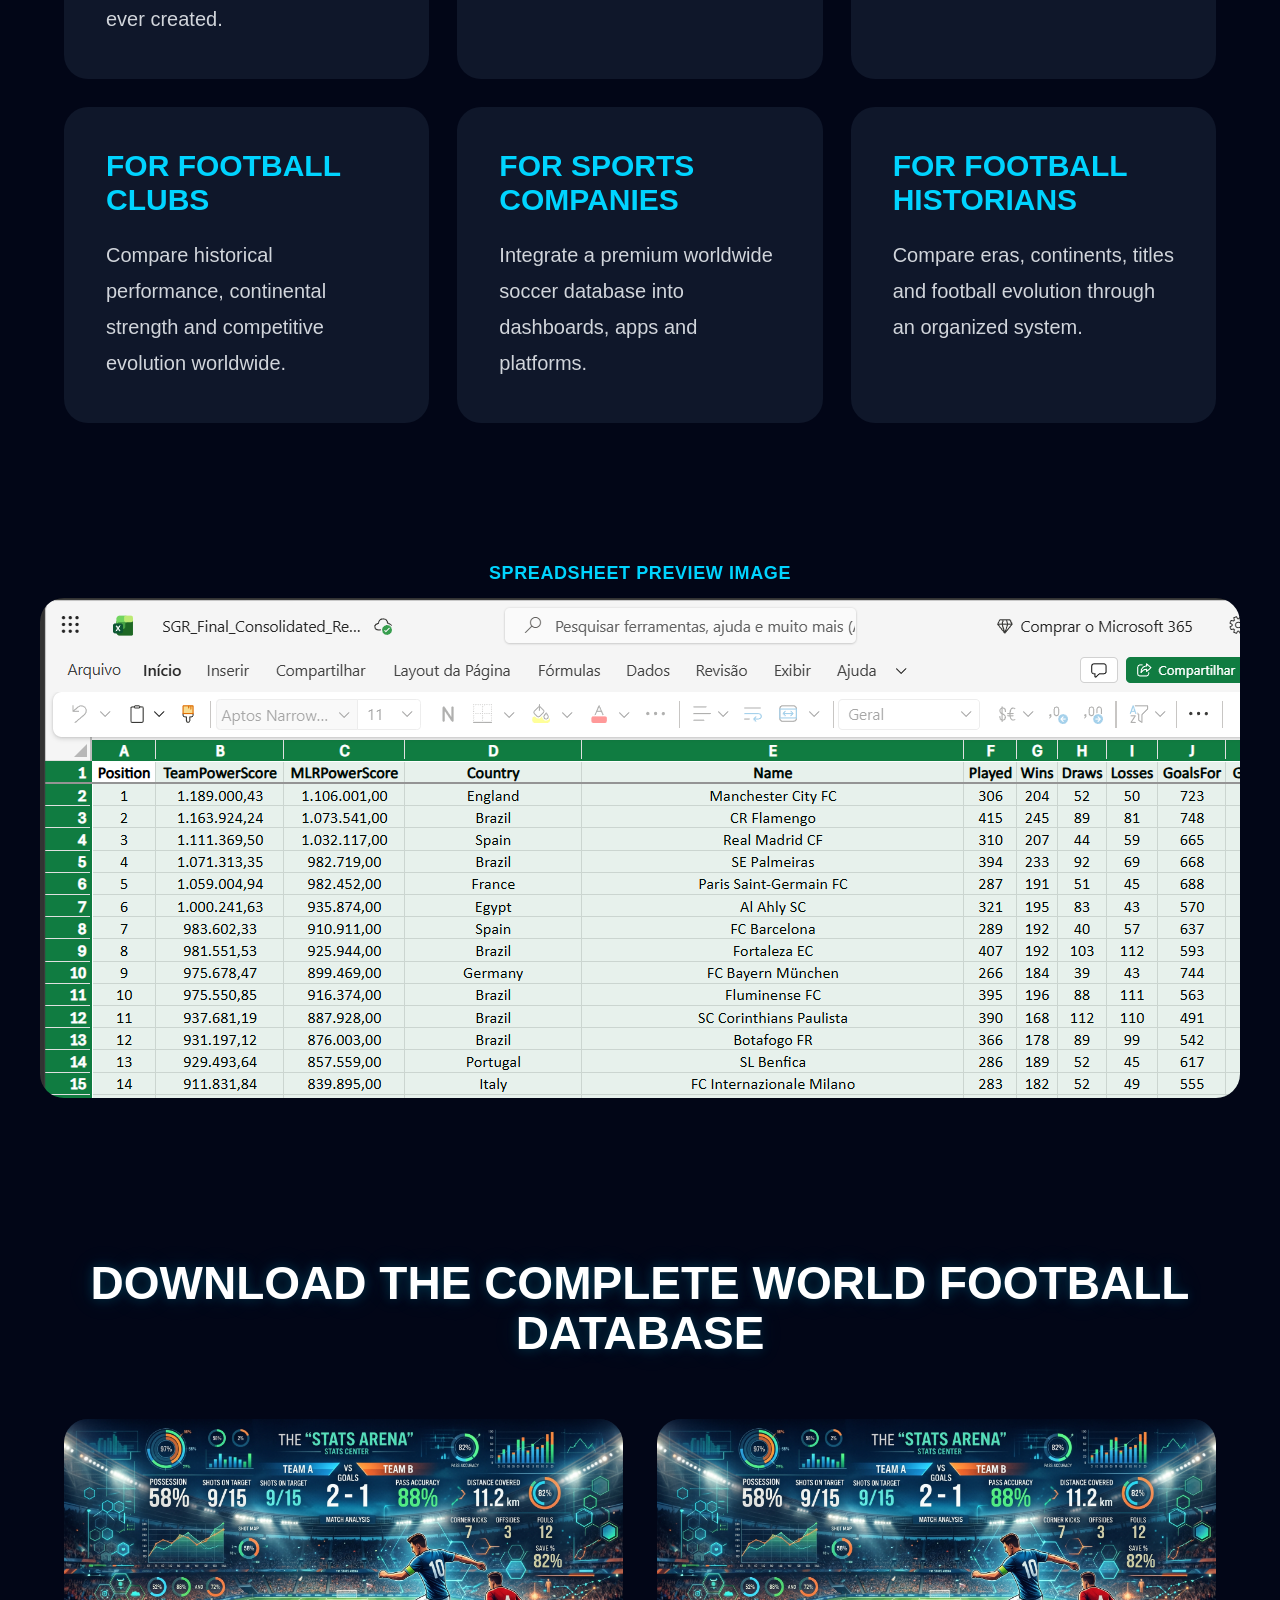
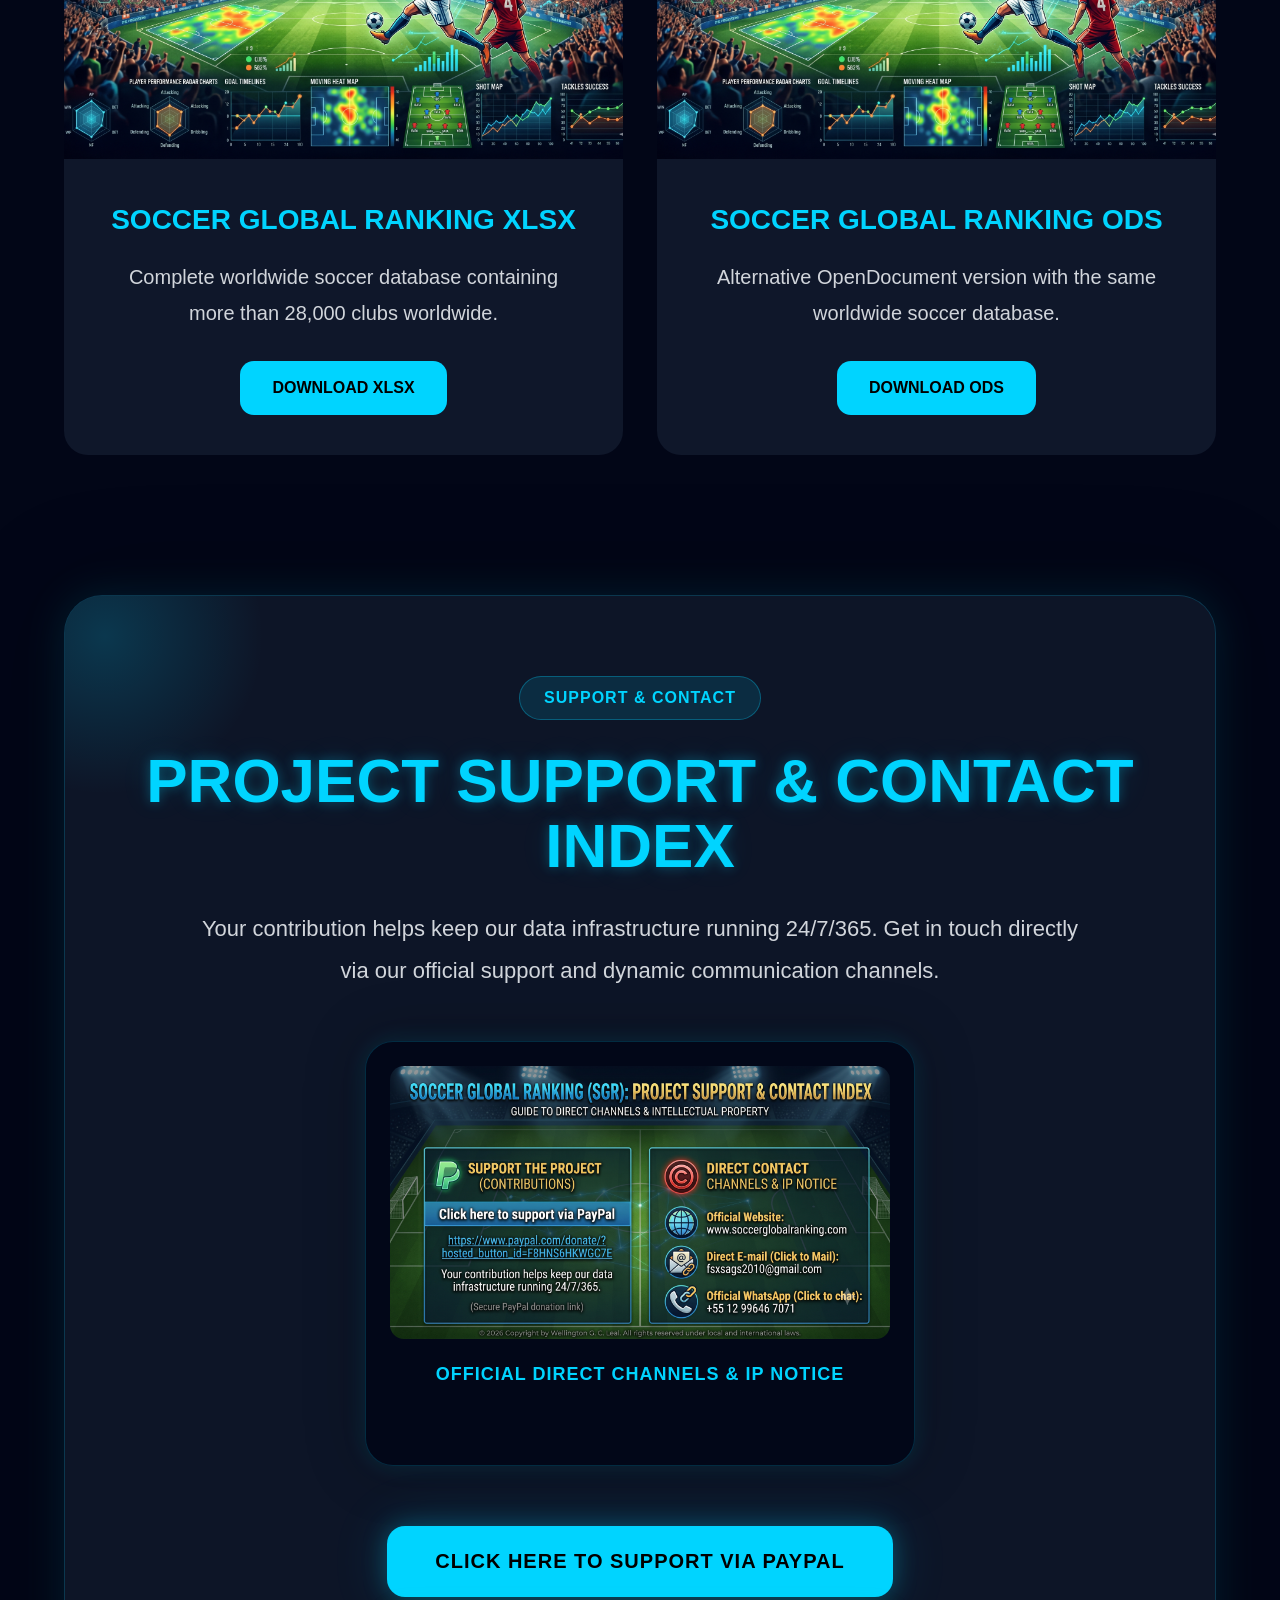
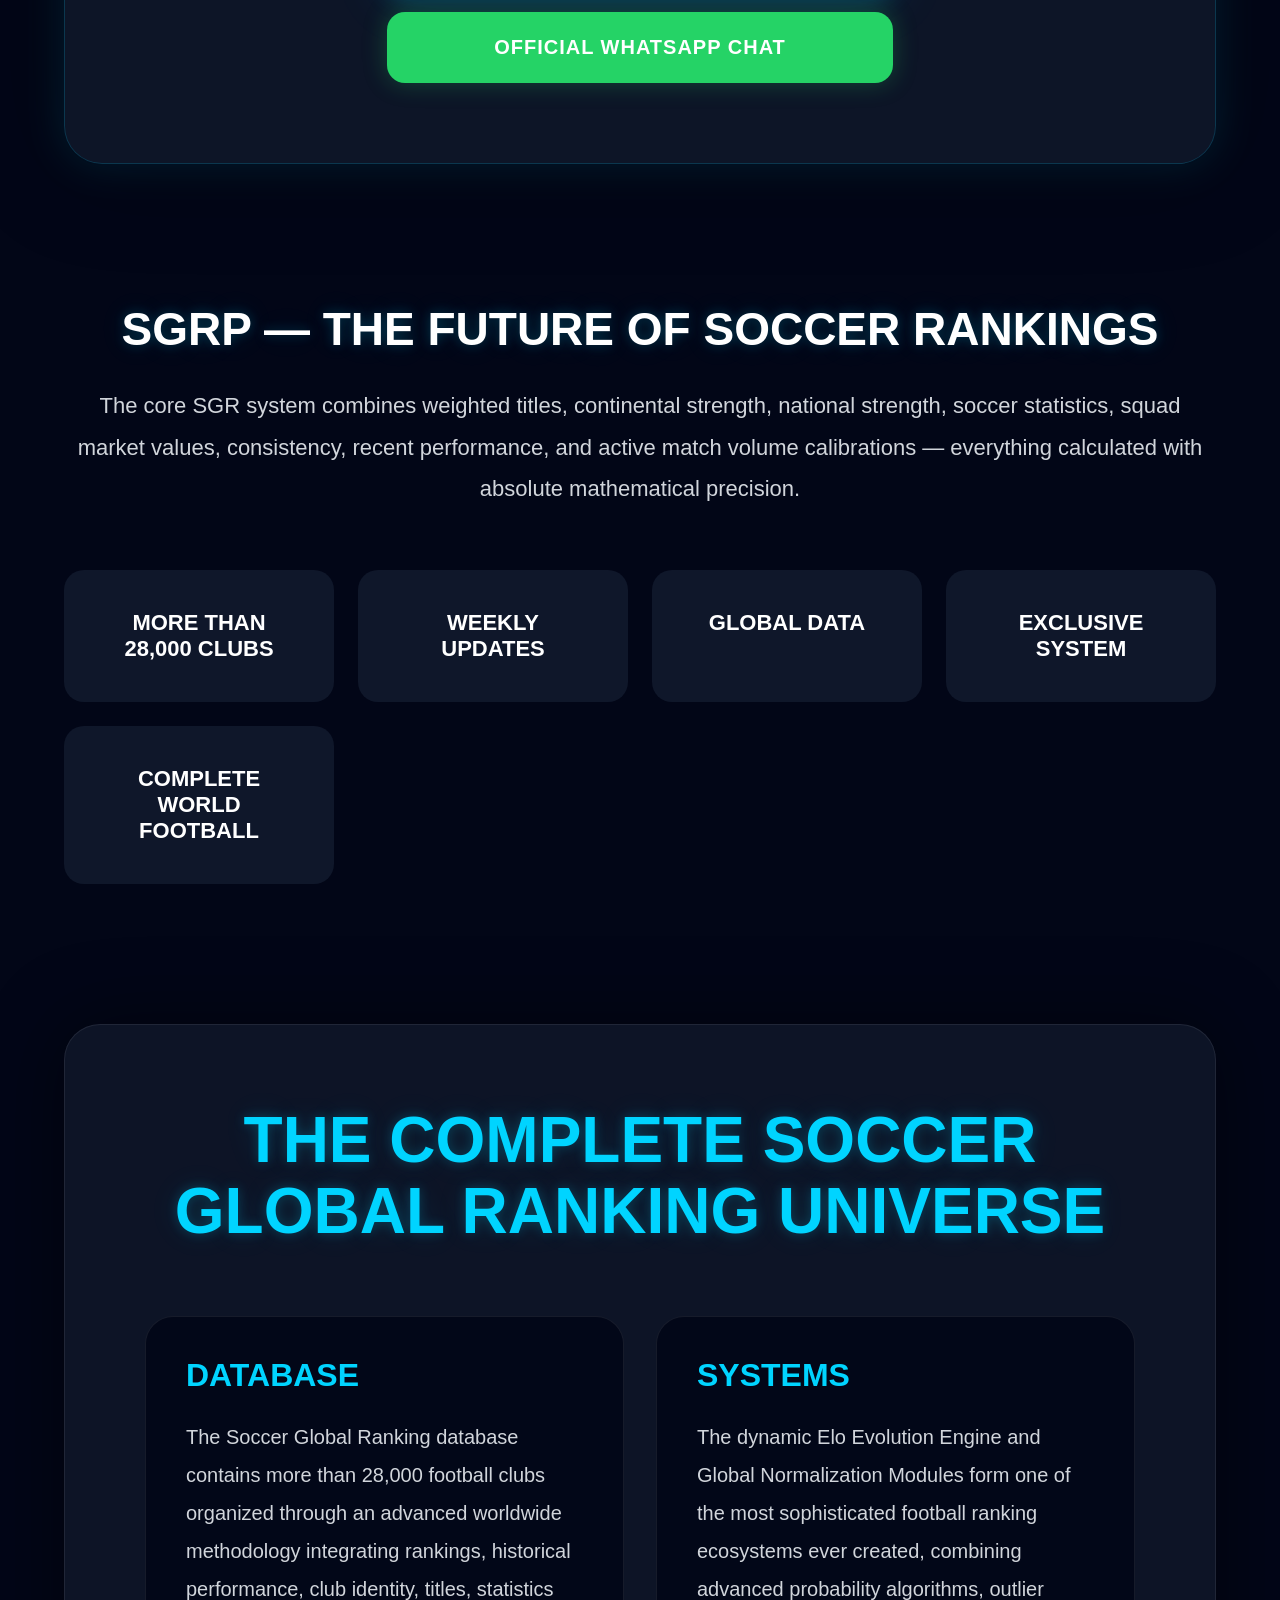
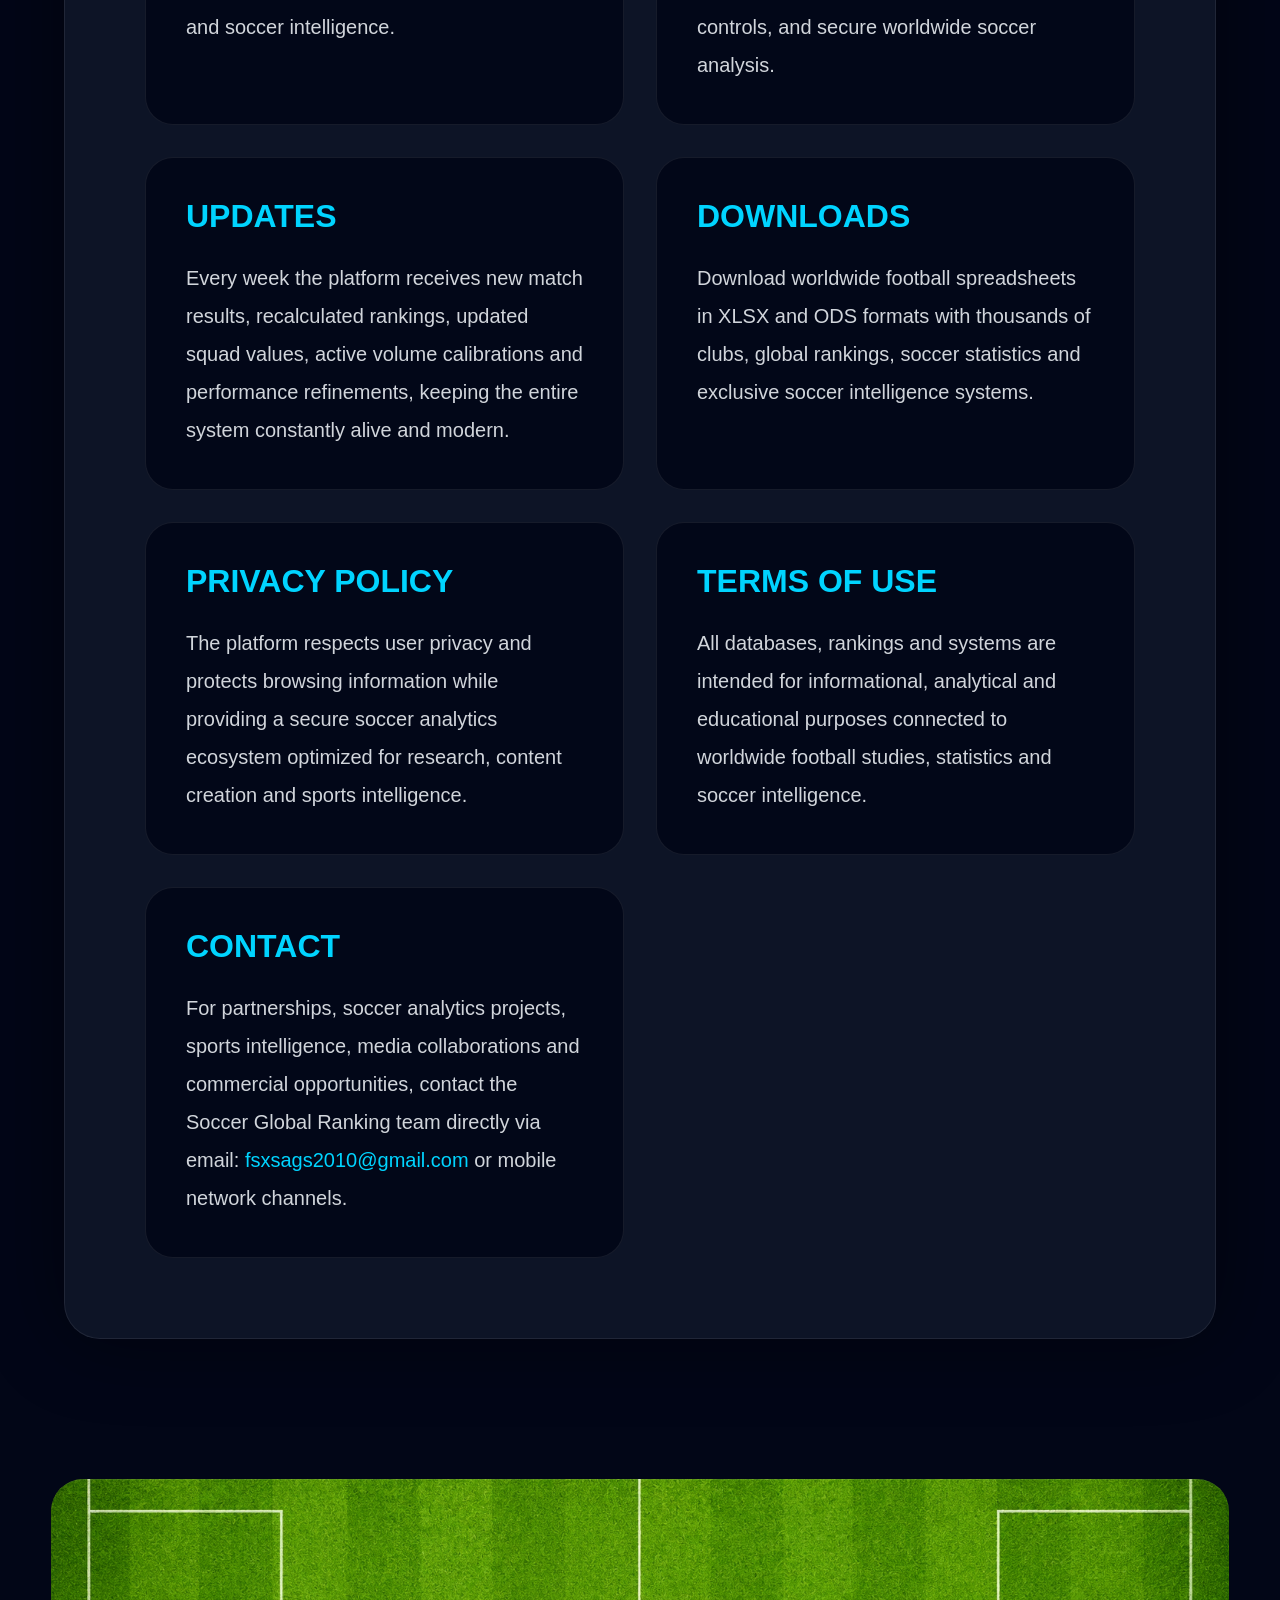
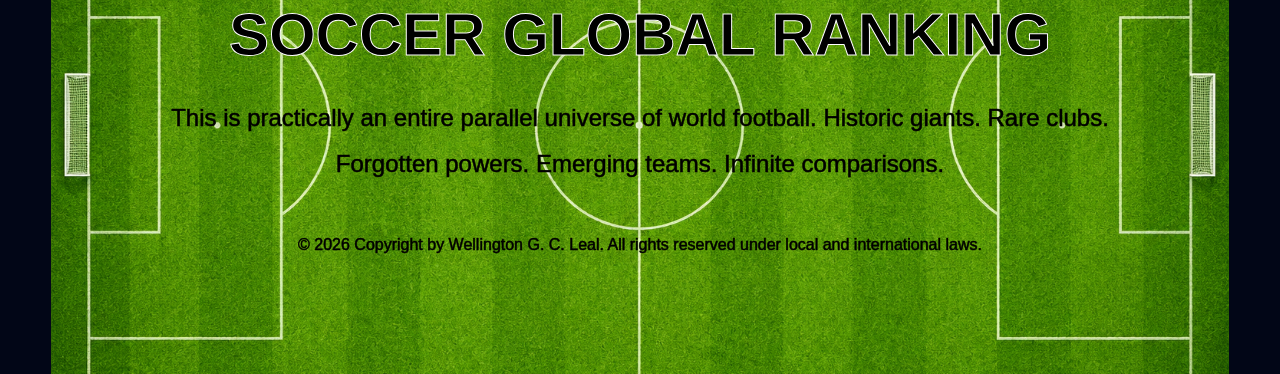
==== commit a2be7455: "Remove dynamic K-factor evaluation from list" ====
--- a/index.html
+++ b/index.html
@@ -171,9 +171,6 @@
 <li>performance evolution</li>
 <li>squad value updates</li>
 <li>hybrid initial seeding adjustments</li>
-<li>dynamic K-factor evaluation</li>
-<li>proportional volume recalculations</li>
-<li>Elo Evolution Engine &amp; Global Normalization refinements</li>
 </ul>
 
 <p>
@@ -453,4 +450,4 @@
 </footer>
 
 </body>
-</html>+</html>
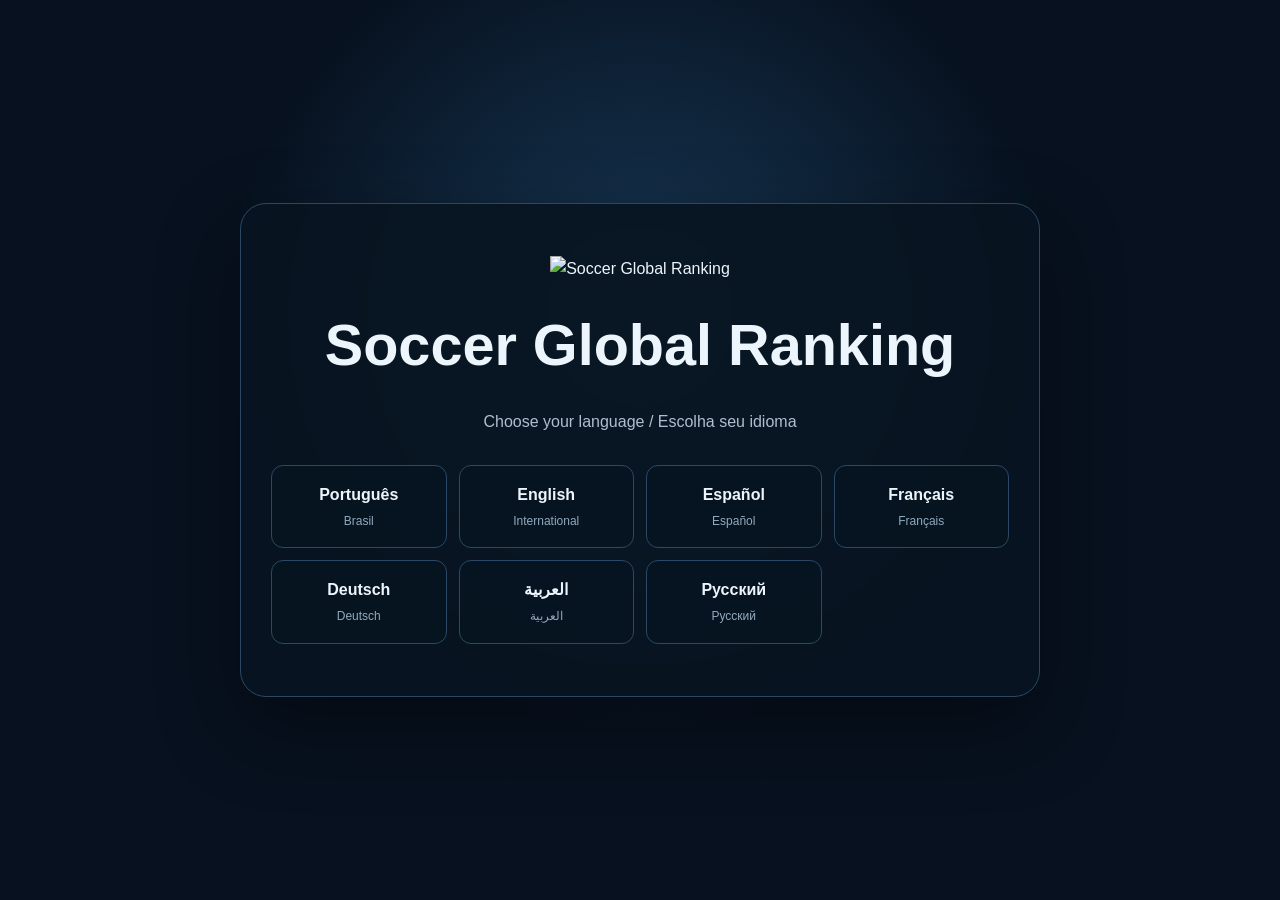
==== commit 77f1f181: "Add files via upload" ====
--- a/index.html
+++ b/index.html
@@ -1,453 +1 @@
-<!DOCTYPE html>
-<html lang="en">
-
-<head>
-
-<meta charset="UTF-8">
-<meta name="viewport" content="width=device-width, initial-scale=1.0">
-
-<title>Soccer Global Ranking | World Soccer Finally Organized</title>
-
-<meta name="description" content="The ultimate worldwide soccer intelligence platform with more than 28,000 football clubs, unified Global Elo Evolution Engine, advanced normalization algorithms, and comprehensive weekly analytical databases.">
-
-<meta name="keywords" content="soccer rankings, football rankings, SGR Formula, Elo Rating, Elo Evolution Engine, Global Normalization, soccer analytics, soccer database, soccer intelligence, world soccer clubs">
-
-<meta property="og:title" content="Soccer Global Ranking">
-<meta property="og:description" content="World Soccer Finally Organized">
-<meta property="og:type" content="website">
-
-<meta name="robots" content="index, follow">
-<meta name="author" content="Wellington G. C. Leal">
-
-<link rel="stylesheet" href="style.css">
-
-</head>
-
-<body>
-
-<header class="hero">
-
-<div class="overlay"></div>
-
-<nav class="navbar">
-
-<div class="logo">
-SOCCER GLOBAL RANKING
-</div>
-
-<div class="menu">
-<a href="#database">Database</a>
-<a href="#systems">Systems</a>
-<a href="#updates">Updates</a>
-<a href="#downloads">Downloads</a>
-</div>
-
-</nav>
-
-<div class="hero-content">
-
-<div class="badge">
-WORLD SOCCER FINALLY ORGANIZED
-</div>
-
-<h1>
-THE ULTIMATE<br>
-GLOBAL SOCCER<br>
-INTELLIGENCE PLATFORM
-</h1>
-
-<p>
-More than 28,000 soccer clubs worldwide organized inside a gigantic,
-modern and highly sophisticated global system created by Wellington G. C. Leal.
-</p>
-
-<div class="hero-buttons">
-<a href="#downloads" class="btn-primary">DOWNLOAD FREE DATABASES</a>
-<a href="#systems" class="btn-secondary">EXPLORE THE SYSTEM</a>
-</div>
-
-</div>
-
-</header>
-
-<!-- SEÇÃO DATABASE CORRIGIDA: FLUXO E IDENTIDADE VISUAL RETOMADOS -->
-<section id="database" style="width: 90%; margin: 120px auto 60px auto;">
-
-    <div class="database-description" style="width: 100%; max-width: 1200px; margin: 0 auto;">
-        <!-- A logomarca oficial abre a seção no tamanho correto do seu design -->
-        <img src="assets/logo.png" alt="Soccer Global Ranking Logo" class="logo-discreto">
-
-        <h2>SOCCER GLOBAL RANKING</h2>
-
-        <p>
-            The SOCCER GLOBAL RANKING is not just a spreadsheet.
-            It is a complete global soccer intelligence platform.
-        </p>
-
-        <!-- A imagem index.png agora aparece grande, centralizada e expandida abaixo da introdução -->
-        <div style="width: 100%; margin: 40px 0 50px 0; text-align: center;">
-            <img src="assets/index.png" alt="Soccer Global Ranking Data Dictionary Fields and Metadata Grid" style="width: 100%; max-width: 1200px; border-radius: 24px; box-shadow: 0 0 30px rgba(0,212,255,0.15);">
-        </div>
-
-        <h2>
-            Each spreadsheet contains the following official data fields and parameters:
-        </h2>
-
-	<ul style="margin-bottom: 30px;">
-		<li><strong>Position:</strong> Ranking position.</li>
-		<li><strong>TeamPowerScore:</strong> Team Power Score.</li>
-		<li><strong>MLRPowerScore:</strong> Master League Registry Power Score.</li>
-		<li><strong>Country:</strong> Club country.</li>
-		<li><strong>Name:</strong> Club name.</li>
-		<li><strong>Played:</strong> Matches played.</li>
-		<li><strong>Wins / Draws / Losses:</strong> Match record.</li>
-		<li><strong>GoalsFor / GoalsAgainst:</strong> Goals scored/conceded.</li>
-		<li><strong>GoalDifference:</strong> Goal difference.</li>
-		<li><strong>Points:</strong> League points.</li>
-		<li><strong>Leagues:</strong> Leagues Played In.</li>
-	</ul>
-
-        <h2>
-            Everything integrated into an exclusive worldwide methodology.
-        </h2>
-    </div>
-
-</section>
-
-<section class="stats">
-
-<div class="card">
-<h2>28,000+</h2>
-<p>Soccer Clubs</p>
-</div>
-
-<div class="card">
-<h2>WEEKLY</h2>
-<p>Official Updates</p>
-</div>
-
-<div class="card">
-<h2>GLOBAL</h2>
-<p>Soccer Data</p>
-</div>
-
-<div class="card">
-<h2>EXCLUSIVE</h2>
-<p>Soccer Systems</p>
-</div>
-
-</section>
-
-<section class="arena">
-
-<div class="arena-overlay"></div>
-
-<div class="arena-content">
-
-<h2>THE STATS ARENA</h2>
-
-<p>
-Advanced soccer intelligence using tactical data,
-performance metrics, historical rankings and sophisticated analytics.
-</p>
-
-</div>
-
-</section>
-
-<section class="content-section" id="updates">
-
-<div class="text-block">
-
-<h2>OFFICIAL WEEKLY UPDATES</h2>
-
-<p>
-The Soccer Global Ranking is updated every single week with:
-</p>
-
-<ul>
-<li>new match results</li>
-<li>position changes</li>
-<li>performance evolution</li>
-<li>squad value updates</li>
-<li>hybrid initial seeding adjustments</li>
-</ul>
-
-<p>
-This means the ranking is always alive, modern and fully updated.
-</p>
-
-</div>
-
-<div class="image-block">
-<img src="assets/field_ns.png" alt="Tactical Field Intelligence Mapping">
-</div>
-
-</section>
-
-<section class="systems" id="systems">
-
-<h2>THE SGR SECRET FOOTBALL FORMULA</h2>
-
-<p class="systems-text">
-Created by Wellington, the updated SGR mathematical model redefines how global soccer strength is measured. 
-This is not just another Elo Rating. It is a highly sophisticated, multi-phase statistical engine integrating match win probabilities, 
-logarithmic goal-difference scales, dynamic volume weight calibrations, and absolute min-max normalization.
-</p>
-
-<img src="assets/formula.png" class="formula-image" alt="The SGR Secret Football Formula Mathematical Board">
-
-</section>
-
-<section class="content-grid">
-
-<div class="grid-card">
-<h3>FOR SPORTS JOURNALISTS</h3>
-<p>
-Transform ordinary articles into world-class soccer analysis using one of the most ambitious soccer databases ever created.
-</p>
-</div>
-
-<div class="grid-card">
-<h3>FOR YOUTUBERS & CONTENT CREATORS</h3>
-<p>
-Create viral soccer content with endless weekly ranking debates and comparisons.
-</p>
-</div>
-
-<div class="grid-card">
-<h3>FOR BETTORS & ANALYSTS</h3>
-<p>
-Updated soccer data creates smarter analysis with real-time competitive evolution.
-</p>
-</div>
-
-<div class="grid-card">
-<h3>FOR FOOTBALL CLUBS</h3>
-<p>
-Compare historical performance, continental strength and competitive evolution worldwide.
-</p>
-</div>
-
-<div class="grid-card">
-<h3>FOR SPORTS COMPANIES</h3>
-<p>
-Integrate a premium worldwide soccer database into dashboards, apps and platforms.
-</p>
-</div>
-
-<div class="grid-card">
-<h3>FOR FOOTBALL HISTORIANS</h3>
-<p>
-Compare eras, continents, titles and football evolution through an organized system.
-</p>
-</div>
-
-</section>
-
-<section class="excel-preview-section fade-in">
-  <h3 class="excel-title">SPREADSHEET PREVIEW IMAGE</h3>
-
-  <figure class="excel-preview-container">
-    <img src="assets/excel.png"
-         alt="Soccer Global Ranking Spreadsheet Preview"
-         class="excel-preview-image"
-         loading="lazy">
-  </figure>
-
-</section>
-
-<section class="downloads" id="downloads">
-
-<h2>DOWNLOAD THE COMPLETE WORLD FOOTBALL DATABASE</h2>
-
-<div class="download-grid">
-
-<div class="download-card">
-
-<img src="assets/stats_arena.png" alt="SGR XLSX Reference Dashboard">
-
-<div class="download-content">
-
-<h3>SOCCER GLOBAL RANKING XLSX</h3>
-
-<p>
-Complete worldwide soccer database containing more than 28,000 clubs worldwide.
-</p>
-
-<a href="downloads/Soccer_Global_Ranking_28000_Clubs.xlsx" class="download-btn">
-DOWNLOAD XLSX
-</a>
-
-</div>
-
-</div>
-
-<div class="download-card">
-
-<img src="assets/stats_arena.png" alt="SGR ODS Reference Dashboard">
-
-<div class="download-content">
-
-<h3>SOCCER GLOBAL RANKING ODS</h3>
-
-<p>
-Alternative OpenDocument version with the same worldwide soccer database.
-</p>
-
-<a href="downloads/Soccer_Global_Ranking_28000_Clubs.ods" class="download-btn">
-DOWNLOAD ODS
-</a>
-
-</div>
-
-</div>
-
-</div>
-
-</section>
-
-
-<section class="support-section">
-
-<div class="support-box">
-
-<div class="support-badge">
-SUPPORT &amp; CONTACT
-</div>
-
-<h2>PROJECT SUPPORT &amp; CONTACT INDEX</h2>
-
-<p>
-Your contribution helps keep our data infrastructure running 24/7/365. 
-Get in touch directly via our official support and dynamic communication channels.
-</p>
-
-<div class="donation-area">
-
-<div class="qr-box" style="max-width: 550px; width: 100%;">
-<img src="assets/support.png" alt="Soccer Global Ranking Project Support and Contact Index Dashboard" style="width: 100%; height: auto; background: none; padding: 0; border-radius: 14px;">
-<p style="margin-top: 14px;">OFFICIAL DIRECT CHANNELS &amp; IP NOTICE</p>
-</div>
-
-<div class="donation-buttons" style="gap: 15px;">
-
-<a href="https://www.paypal.com/donate/?hosted_button_id=F8HNS6HKWGC7E"
-target="_blank"
-class="donate-btn" style="width: 100%; text-align: center;">
-CLICK HERE TO SUPPORT VIA PAYPAL
-</a>
-
-<a href="https://wa.me/5512996467071"
-target="_blank"
-class="donate-btn" style="width: 100%; text-align: center; background: #25D366; color: white; box-shadow: 0 0 25px rgba(37,211,102,0.28);">
-OFFICIAL WHATSAPP CHAT
-</a>
-
-</div>
-
-</div>
-
-</div>
-
-</section>
-
-<section class="future">
-
-<h2>SGRP — THE FUTURE OF SOCCER RANKINGS</h2>
-
-<p>
-The core SGR system combines weighted titles, continental strength, national strength,
-soccer statistics, squad market values, consistency, recent performance,
-and active match volume calibrations — everything calculated with absolute mathematical precision.
-</p>
-
-<div class="future-grid">
-
-<div>MORE THAN 28,000 CLUBS</div>
-<div>WEEKLY UPDATES</div>
-<div>GLOBAL DATA</div>
-<div>EXCLUSIVE SYSTEM</div>
-<div>COMPLETE WORLD FOOTBALL</div>
-
-</div>
-
-</section>
-
-
-<section class="info-universe">
-
-<h2>THE COMPLETE SOCCER GLOBAL RANKING UNIVERSE</h2>
-
-<div class="info-grid">
-
-<div class="info-box">
-<h3>DATABASE</h3>
-<p>
-The Soccer Global Ranking database contains more than 28,000 football clubs organized through an advanced worldwide methodology integrating rankings, historical performance, club identity, titles, statistics and soccer intelligence.
-</p>
-</div>
-
-<div class="info-box">
-<h3>SYSTEMS</h3>
-<p>
-The dynamic Elo Evolution Engine and Global Normalization Modules form one of the most sophisticated football ranking ecosystems ever created, combining advanced probability algorithms, outlier controls, and secure worldwide soccer analysis.
-</p>
-</div>
-
-<div class="info-box">
-<h3>UPDATES</h3>
-<p>
-Every week the platform receives new match results, recalculated rankings, updated squad values, active volume calibrations and performance refinements, keeping the entire system constantly alive and modern.
-</p>
-</div>
-
-<div class="info-box">
-<h3>DOWNLOADS</h3>
-<p>
-Download worldwide football spreadsheets in XLSX and ODS formats with thousands of clubs, global rankings, soccer statistics and exclusive soccer intelligence systems.
-</p>
-</div>
-
-<div class="info-box">
-<h3>PRIVACY POLICY</h3>
-<p>
-The platform respects user privacy and protects browsing information while providing a secure soccer analytics ecosystem optimized for research, content creation and sports intelligence.
-</p>
-</div>
-
-<div class="info-box">
-<h3>TERMS OF USE</h3>
-<p>
-All databases, rankings and systems are intended for informational, analytical and educational purposes connected to worldwide football studies, statistics and soccer intelligence.
-</p>
-</div>
-
-<div class="info-box">
-<h3>CONTACT</h3>
-<p>
-For partnerships, soccer analytics projects, sports intelligence, media collaborations and commercial opportunities, contact the Soccer Global Ranking team directly via email: <a href="mailto:fsxsags2010@gmail.com" style="color: #00d4ff; text-decoration: none;">fsxsags2010@gmail.com</a> or mobile network channels.
-</p>
-</div>
-
-</div>
-
-</section>
-
-<footer>
-
-<h3>SOCCER GLOBAL RANKING</h3>
-
-<p>
-This is practically an entire parallel universe of world football.
-Historic giants. Rare clubs. Forgotten powers. Emerging teams. Infinite comparisons.
-</p>
-
-<div class="copyright">
-© 2026 Copyright by Wellington G. C. Leal. All rights reserved under local and international laws.
-</div>
-
-</footer>
-
-</body>
-</html>
+<!doctype html><html lang="mul"><head><meta charset="utf-8"><meta name="viewport" content="width=device-width,initial-scale=1"><meta name="description" content="Soccer Global Ranking — escolha o idioma."><title>Soccer Global Ranking — Idiomas</title><link rel="stylesheet" href="style.css"></head><body><main class="selector"><section class="selector-box"><img class="selector-logo" src="assets/logo.png" alt="Soccer Global Ranking"><h1>Soccer Global Ranking</h1><p class="muted">Choose your language / Escolha seu idioma</p><div class="language-grid"><a href="pt.html"><strong>Português</strong><span>Brasil</span></a><a href="en.html"><strong>English</strong><span>International</span></a><a href="es.html"><strong>Español</strong><span>Español</span></a><a href="fr.html"><strong>Français</strong><span>Français</span></a><a href="de.html"><strong>Deutsch</strong><span>Deutsch</span></a><a href="ar.html"><strong>العربية</strong><span>العربية</span></a><a href="ru.html"><strong>Русский</strong><span>Русский</span></a></div></section></main></body></html>
--- a/style.css
+++ b/style.css
@@ -1,891 +1 @@
-*{
-margin:0;
-padding:0;
-box-sizing:border-box;
-}
-
-body{
-font-family:Arial, Helvetica, sans-serif;
-background:#020617 url('assets/grass.png') center/cover fixed;
-color:white;
-overflow-x:hidden;
-}
-
-.hero{
-min-height:100vh;
-background:url('assets/stats_arena.png') center/cover no-repeat;
-position:relative;
-display:flex;
-align-items:center;
-}
-
-.overlay{
-position:absolute;
-inset:0;
-background:linear-gradient(rgba(0,0,0,0.82), rgba(0,0,0,0.94));
-}
-
-.navbar{
-position:absolute;
-top:0;
-width:100%;
-display:flex;
-justify-content:space-between;
-padding:30px 6%;
-z-index:2;
-backdrop-filter:blur(8px);
-}
-
-.logo{
-font-size:28px;
-font-weight:900;
-color:#00d4ff;
-}
-
-.menu a{
-margin-left:24px;
-color:white;
-text-decoration:none;
--webkit-text-stroke: 0.25px black;
-}
-
-.hero-content{
-position:relative;
-z-index:2;
-padding:160px 6%;
-max-width:1100px;
-}
-
-.badge{
-display:inline-block;
-padding:12px 22px;
-border-radius:50px;
-background:rgba(0,212,255,0.15);
-border:1px solid rgba(0,212,255,0.4);
-color:#00d4ff;
-margin-bottom:30px;
-}
-
-.hero h1{
-font-size:46px;
-line-height:0.95;
-margin-bottom:32px;
-}
-
-.hero p{
-font-size:24px;
-line-height:1.8;
-color:#d1d5db;
-}
-
-.hero-buttons{
-margin-top:50px;
-}
-
-.btn-primary,
-.btn-secondary{
-display:inline-block;
-padding:18px 34px;
-border-radius:14px;
-font-weight:bold;
-text-decoration:none;
-margin-right:18px;
-}
-
-.btn-primary{
-background:#00d4ff;
-color:black;
-}
-
-.btn-secondary{
-border:2px solid #00d4ff;
-color:white;
-}
-
-.intro,
-.content-section{
-width:90%;
-margin:120px auto;
-display:grid;
-grid-template-columns:1fr 1fr;
-gap:60px;
-align-items:center;
-}
-
-.intro img,
-.content-section img{
-width:100%;
-border-radius:24px;
-}
-
-.intro h2,
-.content-section h2,
-.systems h2,
-.downloads h2,
-.future h2{
-font-size:46px;
-margin-bottom:30px;
-}
-
-.intro p,
-.content-section p,
-.systems-text,
-.future p{
-font-size:22px;
-line-height:1.9;
-color:#d1d5db;
-margin-bottom:20px;
-}
-
-/* ===== LOGO DISCRETO COM EFEITOS DA INFO-BOX ===== */
-.logo-discreto {
-    display:block;
-    width:100%;
-    max-width:none;
-    height:100vh;
-    object-fit:contain;
-    margin:0 auto;
-    padding:20px;
-    background:none;
-    border:none;
-    border-radius:0;
-    box-shadow:none;
-}
-
-.logo-discreto:hover {
-  transform: translateY(-8px) scale(1.02);
-  box-shadow:
-    0 0 20px rgba(0,212,255,0.18),
-    0 0 40px rgba(0,212,255,0.14),
-    0 0 80px rgba(0,212,255,0.10);
-  border: 1px solid rgba(0,212,255,0.35);
-  background: rgba(15,23,42,0.96);
-}
-
-ul{
-padding-left:24px;
-line-height:2;
-color:#d1d5db;
-font-size:20px;
-}
-
-.stats{
-width:90%;
-margin:100px auto;
-display:grid;
-grid-template-columns:repeat(auto-fit,minmax(240px,1fr));
-gap:24px;
-}
-
-.card{
-background:#0f172a;
-padding:50px;
-border-radius:22px;
-text-align:center;
-}
-
-.card h2{
-font-size:30px;
-color:#00d4ff;
-margin-bottom:14px;
-}
-
-.arena{
-position:relative;
-min-height:700px;
-background:url('assets/stats_arena.png') center/cover no-repeat;
-display:flex;
-justify-content:center;
-align-items:center;
-text-align:center;
-}
-
-.arena-overlay{
-position:absolute;
-inset:0;
-background:rgba(0,0,0,0.7);
-}
-
-.arena-content{
-position:relative;
-z-index:2;
-max-width:1000px;
-padding:40px;
-}
-
-.arena h2{
-font-size:46px;
-margin-bottom:24px;
-color:#00d4ff;
-}
-
-.arena p{
-font-size:28px;
-line-height:1.8;
-}
-
-.systems{
-width:90%;
-margin:140px auto;
-text-align:center;
-}
-
-.formula-image{
-width:100%;
-border-radius:24px;
-margin-top:50px;
-}
-
-.content-grid{
-width:90%;
-margin:120px auto;
-display:grid;
-grid-template-columns:repeat(auto-fit,minmax(320px,1fr));
-gap:28px;
-}
-
-.grid-card{
-background:#0f172a;
-padding:42px;
-border-radius:24px;
-}
-
-.grid-card h3{
-font-size:30px;
-margin-bottom:20px;
-color:#00d4ff;
-}
-
-.grid-card p{
-font-size:20px;
-line-height:1.8;
-color:#d1d5db;
-}
-
-.downloads{
-width:90%;
-margin:140px auto;
-text-align:center;
-}
-
-.download-grid{
-display:grid;
-grid-template-columns:repeat(auto-fit,minmax(360px,1fr));
-gap:34px;
-margin-top:60px;
-}
-
-.download-card{
-background:#0f172a;
-border-radius:24px;
-overflow:hidden;
-}
-
-.download-card img{
-width:100%;
-height:340px;
-object-fit:cover;
-}
-
-.download-content{
-padding:40px;
-}
-
-.download-content h3{
-font-size:28px;
-margin-bottom:22px;
-color:#00d4ff;
-}
-
-.download-content p{
-font-size:20px;
-line-height:1.8;
-color:#d1d5db;
-}
-
-.download-btn{
-display:inline-block;
-margin-top:30px;
-padding:18px 32px;
-background:#00d4ff;
-color:black;
-text-decoration:none;
-border-radius:14px;
-font-weight:bold;
-}
-
-.future{
-width:90%;
-margin:140px auto;
-text-align:center;
-}
-
-.future-grid{
-display:grid;
-grid-template-columns:repeat(auto-fit,minmax(240px,1fr));
-gap:24px;
-margin-top:60px;
-}
-
-.future-grid div{
-background:#0f172a;
-padding:40px;
-border-radius:20px;
-font-weight:bold;
-font-size:22px;
-}
-
-footer{
-margin-top:120px;
-padding:120px 20px;
-background:url('assets/field_ew.png') center/cover no-repeat;
-text-align:center;
-}
-
-footer h3{
-font-size:60px;
-margin-bottom:26px;
-color:black;
--webkit-text-stroke: 1px white;
-}
-
-footer p{
-font-size:24px;
-max-width:1000px;
-margin:auto;
-line-height:1.9;
-margin-bottom:40px;
-color:black;
--webkit-text-stroke: 0.5px black;
-}
-
-.footer-links a{
-margin:0 16px;
-text-decoration:none;
-color:black;
--webkit-text-stroke: 0.5px black;
-}
-
-.copyright{
-margin-top:50px;
-color:black;
--webkit-text-stroke: 0.5px black;
-}
-
-@media(max-width:900px){
-
-.hero h1{
-font-size:54px;
-}
-
-.hero p{
-font-size:20px;
-}
-
-.intro,
-.content-section{
-grid-template-columns:1fr;
-}
-
-.intro h2,
-.content-section h2,
-.systems h2,
-.downloads h2,
-.future h2{
-font-size:42px;
-}
-
-.menu{
-display:none;
-}
-
-}
-
-#database,
-#systems,
-#updates,
-#downloads{
-scroll-margin-top:120px;
-}
-
-.card,
-.grid-card,
-.download-card,
-.future-grid div{
-overflow:hidden;
-word-wrap:break-word;
-}
-
-.hero h1,
-.intro h2,
-.content-section h2,
-.systems h2,
-.downloads h2,
-.future h2,
-.arena h2{
-max-width:100%;
-line-height:1.1;
-}
-
-.download-content h3{
-line-height:1.2;
-}
-
-@media(max-width:900px){
-
-.hero h1{
-font-size:46px !important;
-}
-
-.arena h2,
-.intro h2,
-.content-section h2,
-.systems h2,
-.downloads h2,
-.future h2{
-font-size:34px !important;
-}
-
-}
-
-html{
-scroll-behavior:smooth;
-}
-
-.info-universe{
-width:90%;
-margin:140px auto;
-background:rgba(15,23,42,0.88);
-backdrop-filter:blur(10px);
-border:1px solid rgba(255,255,255,0.08);
-border-radius:36px;
-padding:80px;
-box-shadow:0 0 80px rgba(0,0,0,0.45);
-}
-
-.info-universe h2{
-font-size:64px;
-text-align:center;
-margin-bottom:70px;
-color:#00d4ff;
-line-height:1.1;
-}
-
-.info-grid{
-display:grid;
-grid-template-columns:repeat(auto-fit,minmax(320px,1fr));
-gap:32px;
-}
-
-.info-box{
-background:rgba(2,6,23,0.88);
-border:1px solid rgba(255,255,255,0.08);
-border-radius:28px;
-padding:40px;
-transition:0.3s;
-}
-
-.info-box:hover{
-transform:translateY(-8px);
-box-shadow:0 0 40px rgba(0,212,255,0.12);
-}
-
-.info-box h3{
-font-size:32px;
-margin-bottom:24px;
-color:#00d4ff;
-}
-
-.info-box p{
-font-size:20px;
-line-height:1.9;
-color:#d1d5db;
-}
-
-footer{
-background:rgba(0,0,0,0.72);
-backdrop-filter:blur(8px);
-border-top:1px solid rgba(255,255,255,0.08);
-background:url('assets/field_ew.png') center/cover no-repeat;
-border-radius:32px 32px 0 0;
-width:92%;
-margin:80px auto 0;
-}
-
-@media(max-width:900px){
-
-.info-universe{
-padding:40px 26px;
-}
-
-.info-universe h2{
-font-size:42px;
-}
-
-.info-box h3{
-font-size:26px;
-}
-
-.info-box p{
-font-size:18px;
-}
-
-}
-
-/* ===== PREMIUM GLOW & MOTION EFFECTS ===== */
-.card,
-.grid-card,
-.download-card,
-.future-grid div,
-.info-box,
-.intro-image img,
-.image-block img,
-.formula-image,
-.download-btn,
-.btn-primary,
-.btn-secondary,
-.menu a,
-.logo,
-.badge,
-.qr-box img{
-transition:
-transform 0.35s ease,
-box-shadow 0.35s ease,
-border-color 0.35s ease,
-background 0.35s ease,
-filter 0.35s ease;
-}
-
-/* Floating motion */
-.card:hover,
-.grid-card:hover,
-.download-card:hover,
-.future-grid div:hover,
-.info-box:hover{
-transform:translateY(-12px) scale(1.02);
-box-shadow:
-0 0 20px rgba(0,212,255,0.18),
-0 0 40px rgba(0,212,255,0.14),
-0 0 80px rgba(0,212,255,0.10);
-border:1px solid rgba(0,212,255,0.35);
-background:rgba(15,23,42,0.96);
-}
-
-/* Cinematic image hover */
-.intro-image img:hover,
-.image-block img:hover,
-.formula-image:hover,
-.download-card img:hover,
-.qr-box img:hover{
-transform:scale(1.02);
-filter:
-brightness(1.05)
-drop-shadow(0 0 25px rgba(0,212,255,0.25));
-}
-
-/* Buttons */
-.btn-primary:hover,
-.download-btn:hover{
-transform:translateY(-4px) scale(1.04);
-box-shadow:
-0 0 25px rgba(0,212,255,0.45),
-0 0 50px rgba(0,212,255,0.25);
-background:#4be3ff;
-}
-
-.btn-secondary:hover{
-transform:translateY(-4px) scale(1.04);
-background:#00d4ff;
-color:black;
-box-shadow:
-0 0 25px rgba(0,212,255,0.35),
-0 0 50px rgba(0,212,255,0.18);
-}
-
-/* Menu glow */
-.menu a:hover{
-color:#00d4ff;
-text-shadow:
-0 0 10px rgba(0,212,255,0.8),
-0 0 25px rgba(0,212,255,0.4);
-transform:translateY(-2px);
-}
-
-/* Logo glow */
-.logo:hover{
-transform:scale(1.05);
-text-shadow:
-0 0 15px rgba(0,212,255,0.8),
-0 0 35px rgba(0,212,255,0.35);
-}
-
-/* Badge glow */
-.badge:hover{
-transform:scale(1.04);
-box-shadow:
-0 0 20px rgba(0,212,255,0.35),
-0 0 45px rgba(0,212,255,0.18);
-}
-
-/* Cyan heading glow */
-.hero h1,
-.intro h2,
-.content-section h2,
-.systems h2,
-.downloads h2,
-.future h2,
-.arena h2,
-.info-universe h2{
-text-shadow:
-0 0 12px rgba(0,212,255,0.22),
-0 0 30px rgba(0,212,255,0.12);
-}
-
-/* Table effects */
-tr{
-transition:0.3s ease;
-}
-
-tr:hover{
-background:rgba(0,212,255,0.08);
-box-shadow:inset 0 0 20px rgba(0,212,255,0.08);
-}
-
-/* Animated subtle pulse */
-@keyframes cyanPulse{
-0%{
-box-shadow:0 0 0 rgba(0,212,255,0);
-}
-50%{
-box-shadow:0 0 25px rgba(0,212,255,0.18);
-}
-100%{
-box-shadow:0 0 0 rgba(0,212,255,0);
-}
-}
-
-.card,
-.grid-card,
-.download-card,
-.info-box{
-animation:cyanPulse 6s infinite ease-in-out;
-}
-
-/* ===== SUPPORT / DONATION SECTION ===== */
-.support-section{
-width:90%;
-margin:80px auto 120px;
-display:flex;
-justify-content:center;
-align-items:center;
-}
-
-.support-box{
-width:100%;
-max-width:1200px;
-padding:80px;
-border-radius:38px;
-background:rgba(15,23,42,0.92);
-border:1px solid rgba(0,212,255,0.18);
-backdrop-filter:blur(12px);
-text-align:center;
-position:relative;
-overflow:hidden;
-box-shadow:
-0 0 40px rgba(0,212,255,0.12),
-0 0 100px rgba(0,0,0,0.35);
-transition:0.4s ease;
-}
-
-.support-box::before{
-content:'';
-position:absolute;
-top:-120px;
-left:-120px;
-width:320px;
-height:320px;
-background:radial-gradient(circle, rgba(0,212,255,0.18), transparent 70%);
-}
-
-.support-box:hover{
-transform:translateY(-10px) scale(1.01);
-box-shadow:
-0 0 50px rgba(0,212,255,0.18),
-0 0 120px rgba(0,212,255,0.08);
-}
-
-.support-badge{
-display:inline-block;
-padding:12px 24px;
-border-radius:999px;
-background:rgba(0,212,255,0.12);
-border:1px solid rgba(0,212,255,0.3);
-color:#00d4ff;
-font-weight:bold;
-letter-spacing:1px;
-margin-bottom:28px;
-}
-
-.support-box h2{
-font-size:62px;
-line-height:1.05;
-margin-bottom:30px;
-color:#00d4ff;
-text-shadow:
-0 0 12px rgba(0,212,255,0.3),
-0 0 30px rgba(0,212,255,0.12);
-}
-
-.support-box p{
-max-width:900px;
-margin:auto auto 50px;
-font-size:22px;
-line-height:1.9;
-color:#d1d5db;
-}
-
-.donate-btn{
-display:inline-block;
-padding:24px 48px;
-border-radius:18px;
-background:#00d4ff;
-color:black;
-text-decoration:none;
-font-weight:900;
-font-size:20px;
-letter-spacing:1px;
-transition:0.35s ease;
-box-shadow:
-0 0 25px rgba(0,212,255,0.28),
-0 0 60px rgba(0,212,255,0.14);
-}
-
-.donate-btn:hover{
-transform:translateY(-6px) scale(1.05);
-background:#55e7ff;
-box-shadow:
-0 0 35px rgba(0,212,255,0.45),
-0 0 80px rgba(0,212,255,0.25);
-}
-
-/* ===== CODE / IMAGEM SUPPORT DONATION AREA ===== */
-.donation-area{
-margin-top:50px;
-display:flex;
-justify-content:center;
-align-items:center;
-gap:60px;
-flex-wrap:wrap;
-}
-
-.qr-box{
-background:rgba(2,6,23,0.88);
-padding:24px;
-border-radius:28px;
-border:1px solid rgba(0,212,255,0.18);
-box-shadow:
-0 0 25px rgba(0,212,255,0.12),
-0 0 60px rgba(0,0,0,0.28);
-transition:0.35s ease;
-text-align:center;
-}
-
-.qr-box:hover{
-transform:translateY(-8px) scale(1.03);
-box-shadow:
-0 0 35px rgba(0,212,255,0.22),
-0 0 80px rgba(0,212,255,0.10);
-}
-
-.qr-box img{
-border-radius:18px;
-background:none;
-padding:0;
-}
-
-.qr-box p{
-margin-top:18px;
-font-size:18px;
-font-weight:bold;
-letter-spacing:1px;
-color:#00d4ff;
-}
-
-.donation-buttons{
-display:flex;
-flex-direction:column;
-justify-content:center;
-align-items:center;
-}
-
-@media(max-width:900px){
-.support-box{
-padding:45px 26px;
-}
-
-.support-box h2{
-font-size:40px;
-}
-
-.support-box p{
-font-size:18px;
-}
-
-.donate-btn{
-width:100%;
-font-size:16px;
-padding:20px;
-}
-
-.donation-area{
-flex-direction:column;
-gap:30px;
-}
-}
-
-/* ===== EXCEL PREVIEW SECTION ===== */
-.excel-preview-section {
-  width: 100%;
-  display: flex;
-  flex-direction: column;      
-  justify-content: center;
-  align-items: center;         
-  margin: 60px 0;
-  padding: 20px;
-  gap: 14px;                   
-}
-
-.excel-title {
-  text-align: center;
-  font-size: 18px;
-  font-weight: 800;
-  color: #00d4ff;
-  margin: 0;
-  padding: 0 12px;
-  letter-spacing: 0.6px;
-  max-width: 1200px;
-}
-
-.excel-preview-container {
-  display: block;
-  max-width: 1200px;
-  width: 100%;
-  height: 500px;               
-  margin: 0 auto;
-  position: relative;
-  overflow: hidden;
-  border-radius: 24px;
-  backdrop-filter: blur(10px);
-  transition: transform 0.4s ease, box-shadow 0.4s ease;
-}
-
-/* Efeito Premium de Brilho e Zoom para o Dicionário de Dados */
-#database img[src*="index.png"] {
-    transition: transform 0.35s ease, box-shadow 0.35s ease, filter 0.35s ease;
-}
-
-#database img[src*="index.png"]:hover {
-    transform: scale(1.015);
-    filter: brightness(1.04) drop-shadow(0 0 30px rgba(0, 212, 255, 0.25));
-    box-shadow: 0 0 40px rgba(0, 212, 255, 0.3);
-}+*{box-sizing:border-box}html{scroll-behavior:smooth}body{margin:0;font-family:Inter,Segoe UI,Arial,sans-serif;background:#06101c;color:#edf5fc;line-height:1.65}a{color:inherit;text-decoration:none}.top{position:sticky;top:0;z-index:50;background:rgba(6,16,28,.88);backdrop-filter:blur(16px);border-bottom:1px solid rgba(89,133,171,.22)}.langbar{max-width:1180px;margin:auto;padding:8px 24px;display:flex;gap:7px;justify-content:flex-end;flex-wrap:wrap;font-size:.82rem}.langbar a{padding:5px 9px;border-radius:7px;opacity:.8;transition:.2s}.langbar a:hover{opacity:1;background:#132a40}.nav{max-width:1180px;margin:auto;display:flex;align-items:center;gap:18px;padding:13px 24px}.logo{width:46px;height:46px;object-fit:contain;filter:drop-shadow(0 8px 18px rgba(0,0,0,.25))}.brand{font-weight:850;letter-spacing:.35px;margin-right:auto;font-size:1.05rem}.links{display:flex;gap:8px;flex-wrap:wrap}.links a{padding:8px 12px;border-radius:8px;opacity:.82;transition:.2s}.links a:hover{opacity:1;background:#10273c}.hero{position:relative;min-height:78vh;display:flex;align-items:center;overflow:hidden;background:linear-gradient(105deg,rgba(4,12,22,.97) 0%,rgba(4,12,22,.86) 45%,rgba(4,12,22,.58) 100%),url('assets/grass.png') center/cover}.hero:after{content:"";position:absolute;inset:auto -10% -45% -10%;height:55%;background:url('assets/field_ew.png') center/cover no-repeat;opacity:.10;transform:rotate(-2deg)}.hero-inner{position:relative;z-index:2;max-width:1180px;width:100%;margin:auto;padding:100px 24px}.eyebrow{display:inline-flex;padding:6px 12px;border:1px solid #355675;border-radius:999px;font-size:.76rem;letter-spacing:.12em;text-transform:uppercase;background:rgba(13,31,48,.55)}.hero h1{font-size:clamp(2.7rem,6vw,5.6rem);line-height:1.02;max-width:900px;margin:22px 0 18px;letter-spacing:-.035em}.hero p{max-width:720px;font-size:1.12rem;color:#b9cada}.actions{display:flex;gap:12px;flex-wrap:wrap;margin-top:30px}.btn{display:inline-block;padding:12px 20px;border-radius:10px;border:1px solid #416987;background:linear-gradient(180deg,#17405f,#102e49);transition:.22s;box-shadow:0 8px 24px rgba(0,0,0,.12)}.btn:hover{transform:translateY(-3px);box-shadow:0 14px 30px rgba(0,0,0,.3);border-color:#6895b8}.btn.secondary{background:rgba(8,22,36,.45)}.section{max-width:1180px;margin:auto;padding:82px 24px}.section h2{font-size:2rem;margin-top:0}.section-heading{max-width:760px;margin-bottom:30px}.muted{color:#aebfd0}.grid{display:grid;grid-template-columns:repeat(auto-fit,minmax(270px,1fr));gap:20px}.card{background:linear-gradient(145deg,#0c1c2d,#091725);border:1px solid #203a52;border-radius:18px;padding:28px;box-shadow:0 16px 45px rgba(0,0,0,.16)}.card h3{margin-top:0}.visual-band{position:relative;overflow:hidden;min-height:270px;border:1px solid #26445f;border-radius:22px;background:linear-gradient(90deg,rgba(5,15,26,.97),rgba(5,15,26,.58)),url('assets/field_ns.png') center/cover;display:flex;align-items:center}.visual-band .content{max-width:650px;padding:42px}.visual-band:after{content:"";position:absolute;inset:0;background:linear-gradient(120deg,transparent 30%,rgba(91,151,194,.10));pointer-events:none}.preview{display:grid;grid-template-columns:1.05fr .95fr;gap:34px;align-items:center}.preview img{width:100%;height:330px;object-fit:cover;border-radius:18px;border:1px solid #284861;box-shadow:0 18px 50px rgba(0,0,0,.25)}.formula-block{display:grid;grid-template-columns:.95fr 1.05fr;gap:28px;align-items:center}.formula-block img{width:100%;height:280px;object-fit:cover;border-radius:18px;border:1px solid #284861}.downloads{display:flex;gap:12px;flex-wrap:wrap;margin-top:20px}.download-card{position:relative;overflow:hidden}.download-card:before{content:"";position:absolute;width:180px;height:180px;right:-80px;top:-90px;background:url('assets/field_ew.png') center/cover;border-radius:50%;opacity:.13}.support-card{display:grid;grid-template-columns:1fr auto;gap:28px;align-items:center}.support-card img{width:150px;height:150px;object-fit:contain}.footer{border-top:1px solid #1b3147;text-align:center;color:#8fa3b8;padding:32px 22px;background:#050d17}.selector{min-height:100vh;display:grid;place-items:center;padding:30px;background:radial-gradient(circle at 50% 35%,rgba(25,60,91,.9) 0,rgba(7,17,31,.96) 48%),url('assets/grass.png') center/cover}.selector-box{position:relative;max-width:800px;width:100%;text-align:center;padding:52px 30px;background:rgba(8,20,33,.90);border:1px solid #2a4863;border-radius:26px;box-shadow:0 30px 80px rgba(0,0,0,.4);backdrop-filter:blur(12px)}.selector-logo{width:112px;height:112px;object-fit:contain}.selector h1{font-size:clamp(2rem,5vw,3.6rem);margin:15px 0 8px}.language-grid{display:grid;grid-template-columns:repeat(auto-fit,minmax(160px,1fr));gap:12px;margin-top:30px}.language-grid a{padding:16px;border:1px solid #2b4966;border-radius:12px;background:rgba(7,20,33,.8);transition:.22s}.language-grid a:hover{transform:translateY(-4px);background:#102a40;border-color:#638eaf;box-shadow:0 10px 28px rgba(0,0,0,.25)}.language-grid a span{display:block;font-size:.75rem;color:#91a9bd;margin-top:3px}@media(max-width:760px){.links{display:none}.preview,.formula-block,.support-card{grid-template-columns:1fr}.hero{min-height:82vh}.hero-inner{padding:80px 22px}.section{padding:62px 22px}.preview img{height:260px}.support-card img{width:110px;height:110px}}body.rtl{font-family:Tahoma,Arial,sans-serif}body.rtl .nav{direction:rtl}.rtl .brand{margin-right:0;margin-left:auto}.rtl .links{direction:rtl}.rtl .hero-inner,.rtl .section{text-align:right}.rtl .langbar{justify-content:flex-start;direction:rtl}.rtl .support-card{direction:rtl}
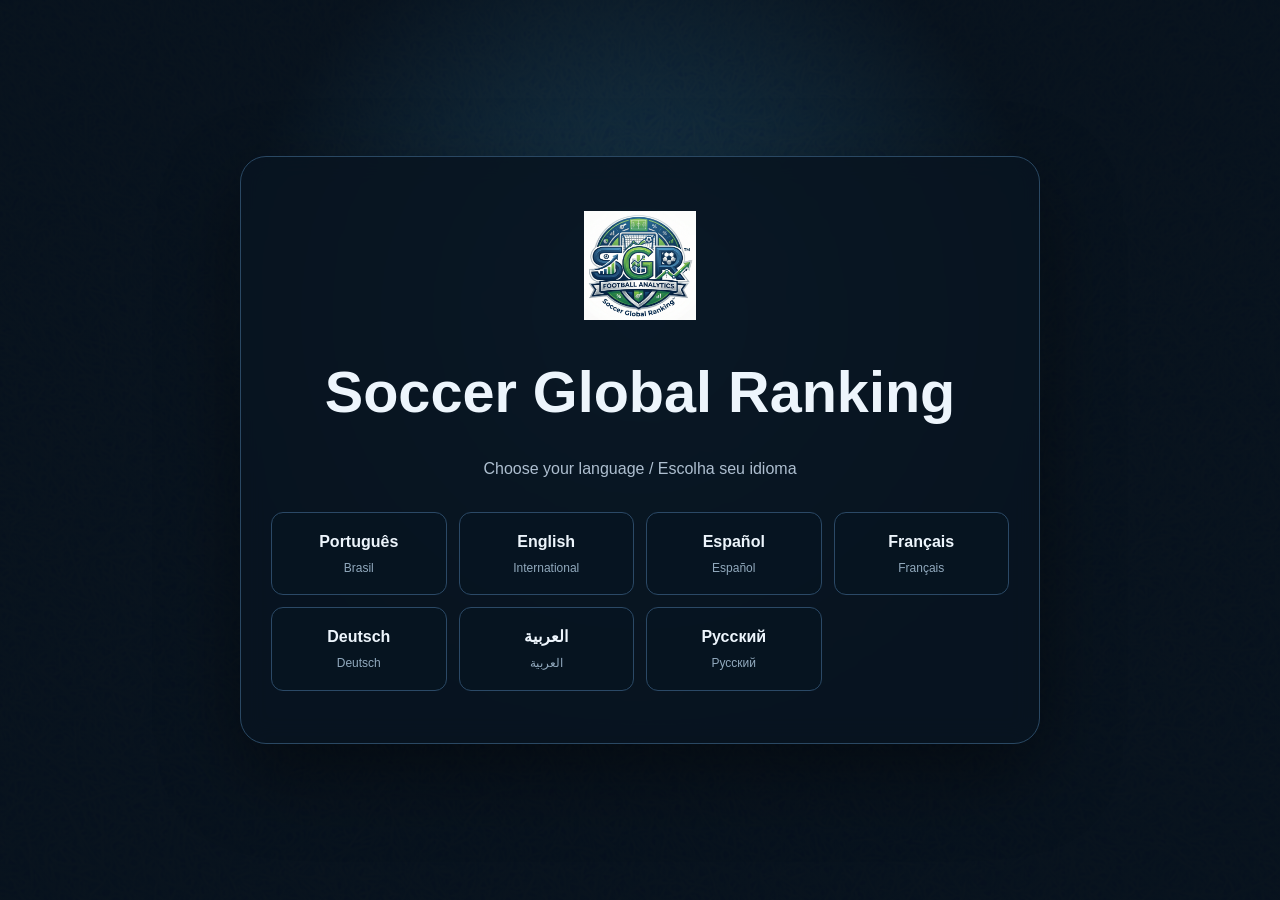
==== commit f13b244c: "Update index.html" ====
--- a/index.html
+++ b/index.html
@@ -1 +1,43 @@
-<!doctype html><html lang="mul"><head><meta charset="utf-8"><meta name="viewport" content="width=device-width,initial-scale=1"><meta name="description" content="Soccer Global Ranking — escolha o idioma."><title>Soccer Global Ranking — Idiomas</title><link rel="stylesheet" href="style.css"></head><body><main class="selector"><section class="selector-box"><img class="selector-logo" src="assets/logo.png" alt="Soccer Global Ranking"><h1>Soccer Global Ranking</h1><p class="muted">Choose your language / Escolha seu idioma</p><div class="language-grid"><a href="pt.html"><strong>Português</strong><span>Brasil</span></a><a href="en.html"><strong>English</strong><span>International</span></a><a href="es.html"><strong>Español</strong><span>Español</span></a><a href="fr.html"><strong>Français</strong><span>Français</span></a><a href="de.html"><strong>Deutsch</strong><span>Deutsch</span></a><a href="ar.html"><strong>العربية</strong><span>العربية</span></a><a href="ru.html"><strong>Русский</strong><span>Русский</span></a></div></section></main></body></html>+<!doctype html><html lang="mul"><head>
+  <!-- SEO Principal -->
+<title>Soccer Global Ranking | Ranking Mundial de Clubes de Futebol (100% Gratuito)</title>
+<meta name="description" content="Consulte o ranking mundial definitivo com mais de 28.000 clubes de futebol atualizado diariamente. Comparativo de estatísticas, ligas globais, Séries A, B, C e D. Acesse grátis e sem cadastro!">
+<meta name="keywords" content="ranking mundial de clubes, ranking de futebol gratuito, melhores times do mundo, classificação de clubes, futebol estatísticas, soccer global ranking, ranking fifa clubes">
+<meta name="robots" content="index, follow, max-image-preview:large">
+<link rel="canonical" href="https://www.soccerglobalranking.com/pt.html">
+
+<!-- Open Graph / WhatsApp / Facebook (Gera Card Visual nos Compartilhamentos) -->
+<meta property="og:type" content="website">
+<meta property="og:url" content="https://www.soccerglobalranking.com/pt.html">
+<meta property="og:title" content="⚽ Soccer Global Ranking | Quem é o nº 1 do mundo hoje?">
+<meta property="og:description" content="Acompanhe a posição de mais de 28.000 times do planeta no maior ranking de futebol gratuito. Dados atualizados e análises detalhadas sem pagar nada!">
+<meta property="og:image" content="https://www.soccerglobalranking.com/assets/banner-share.png">
+<meta property="og:locale" content="pt_BR">
+<meta property="og:site_name" content="Soccer Global Ranking">
+
+<!-- Twitter Cards -->
+<meta name="twitter:card" content="summary_large_image">
+<meta name="twitter:title" content="⚽ Ranking Mundial de Clubes de Futebol - 100% Gratuito">
+<meta name="twitter:description" content="Veja a posição exata do seu time no ranking global! Análise estatística de mais de 28.000 clubes no Soccer Global Ranking.">
+<meta name="twitter:image" content="https://www.soccerglobalranking.com/assets/banner-share.png">
+
+  <script type="application/ld+json">
+{
+  "@context": "https://schema.org",
+  "@type": "SportsOrganization",
+  "name": "Soccer Global Ranking",
+  "url": "https://www.soccerglobalranking.com/",
+  "logo": "https://www.soccerglobalranking.com/assets/logo.png",
+  "description": "Plataforma gratuita de inteligência esportiva e ranking mundial com mais de 28.000 clubes de futebol monitorados.",
+  "sameAs": [
+    "https://github.com/fsx-sags-2010-gmail-com"
+  ],
+  "potentialAction": {
+    "@type": "SearchAction",
+    "target": "https://www.soccerglobalranking.com/pt.html?q={search_term_string}",
+    "query-input": "required name=search_term_string"
+  }
+}
+</script>
+  
+  <meta charset="utf-8"><meta name="viewport" content="width=device-width,initial-scale=1"><meta name="description" content="Soccer Global Ranking — escolha o idioma."><title>Soccer Global Ranking — Idiomas</title><link rel="stylesheet" href="style.css"></head><body><main class="selector"><section class="selector-box"><img class="selector-logo" src="assets/logo.png" alt="Soccer Global Ranking"><h1>Soccer Global Ranking</h1><p class="muted">Choose your language / Escolha seu idioma</p><div class="language-grid"><a href="pt.html"><strong>Português</strong><span>Brasil</span></a><a href="en.html"><strong>English</strong><span>International</span></a><a href="es.html"><strong>Español</strong><span>Español</span></a><a href="fr.html"><strong>Français</strong><span>Français</span></a><a href="de.html"><strong>Deutsch</strong><span>Deutsch</span></a><a href="ar.html"><strong>العربية</strong><span>العربية</span></a><a href="ru.html"><strong>Русский</strong><span>Русский</span></a></div></section></main></body></html>
